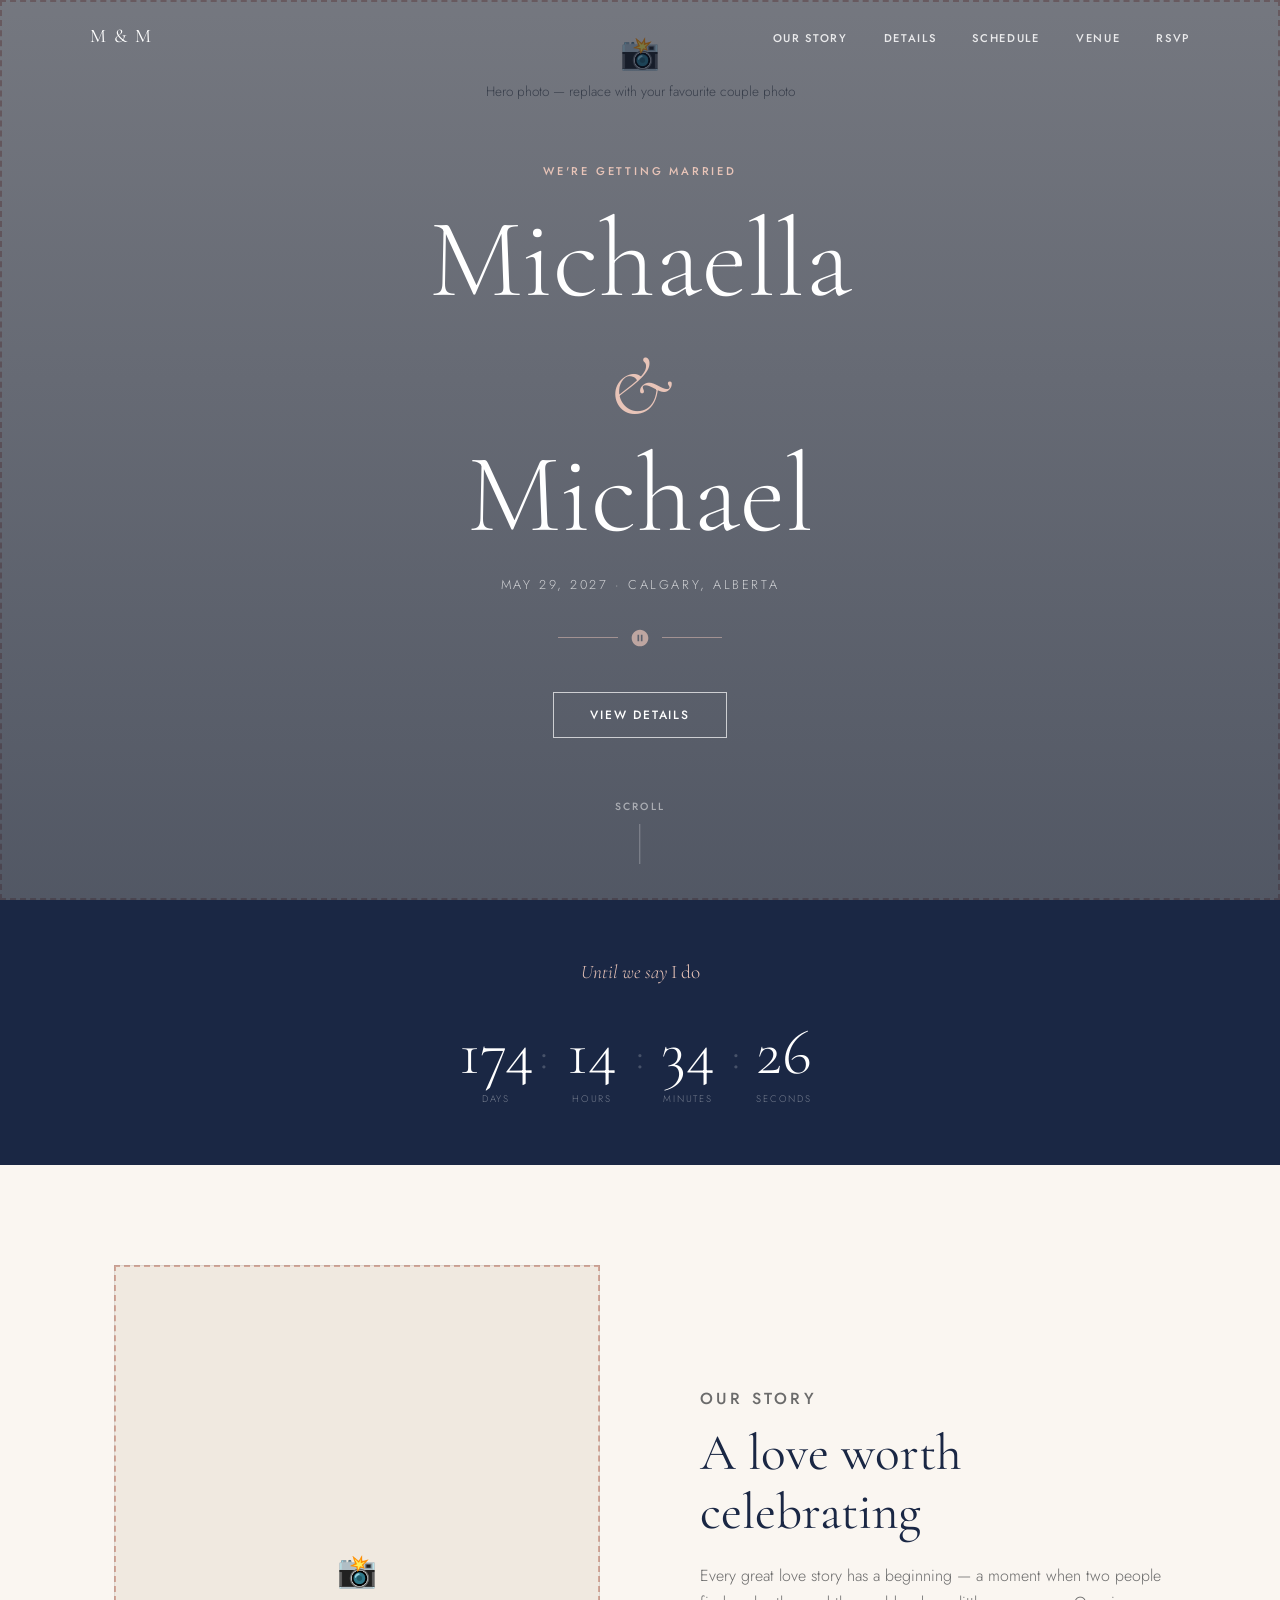
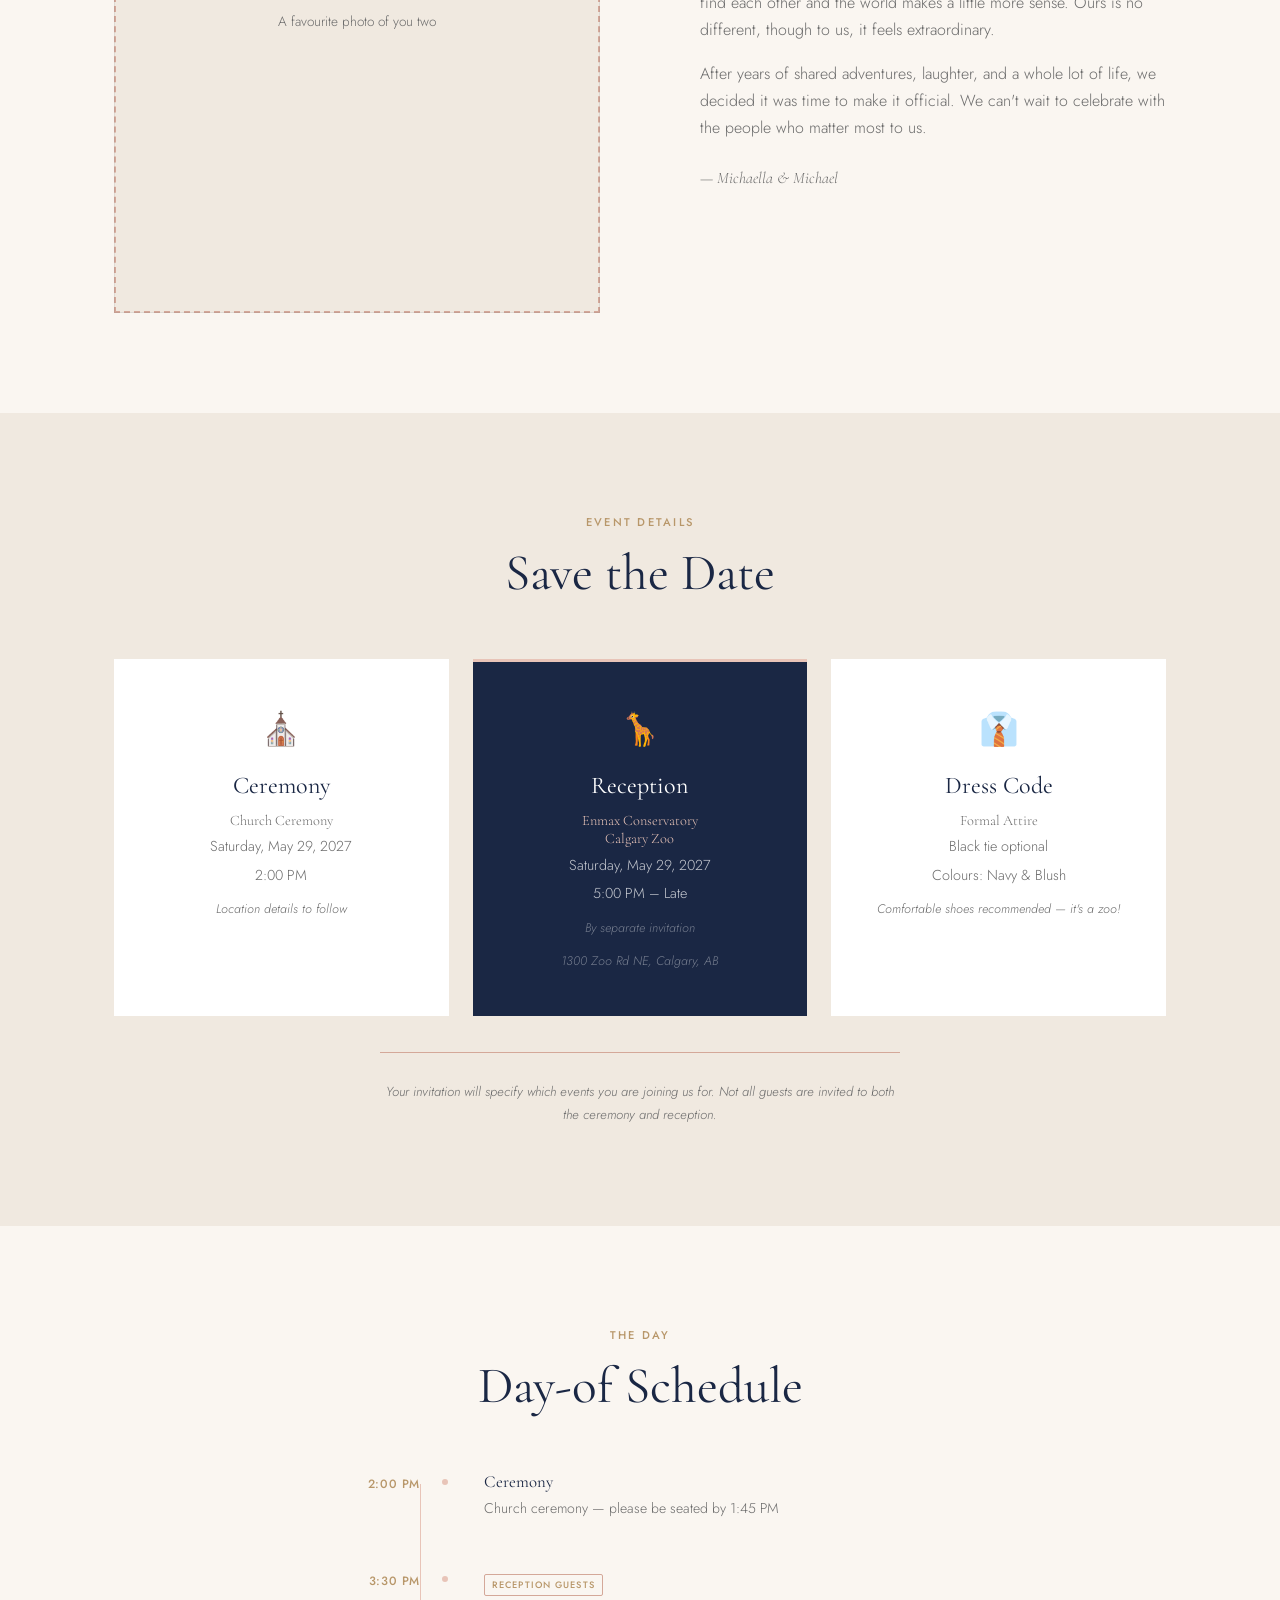
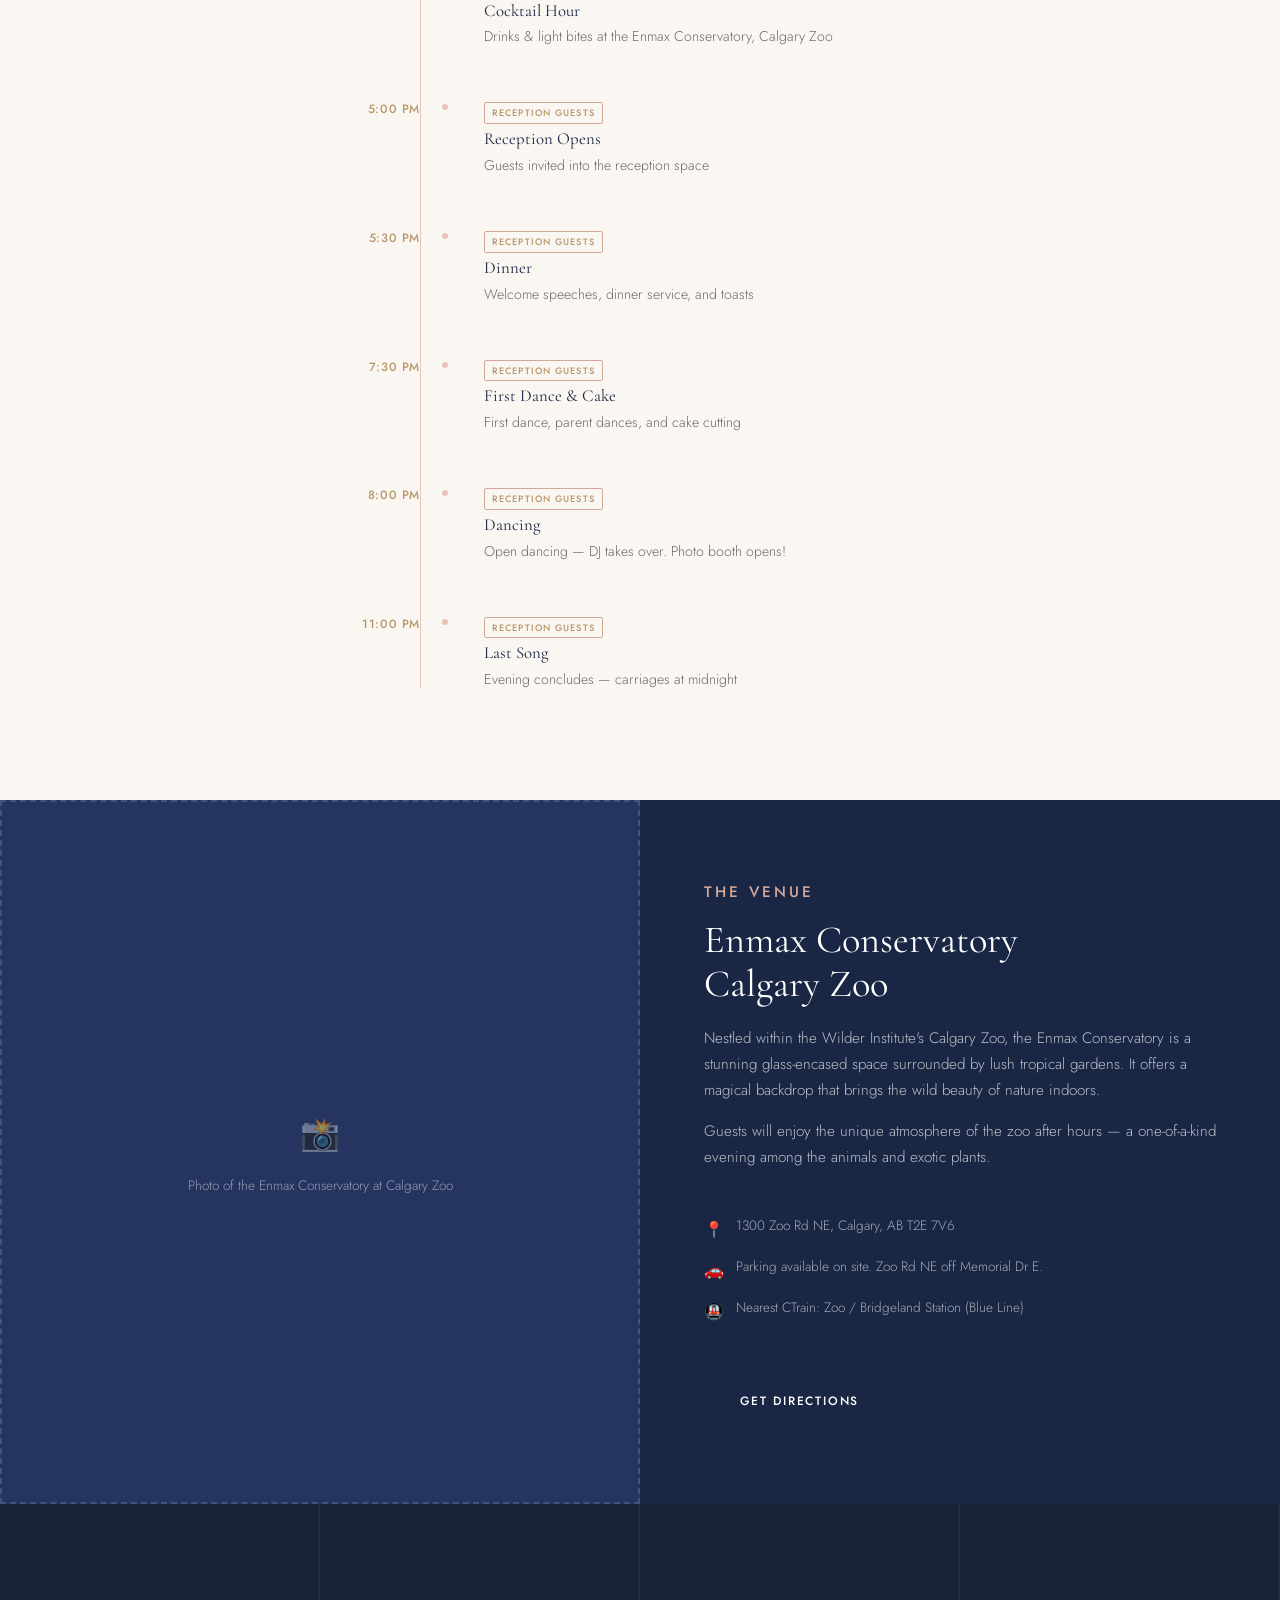
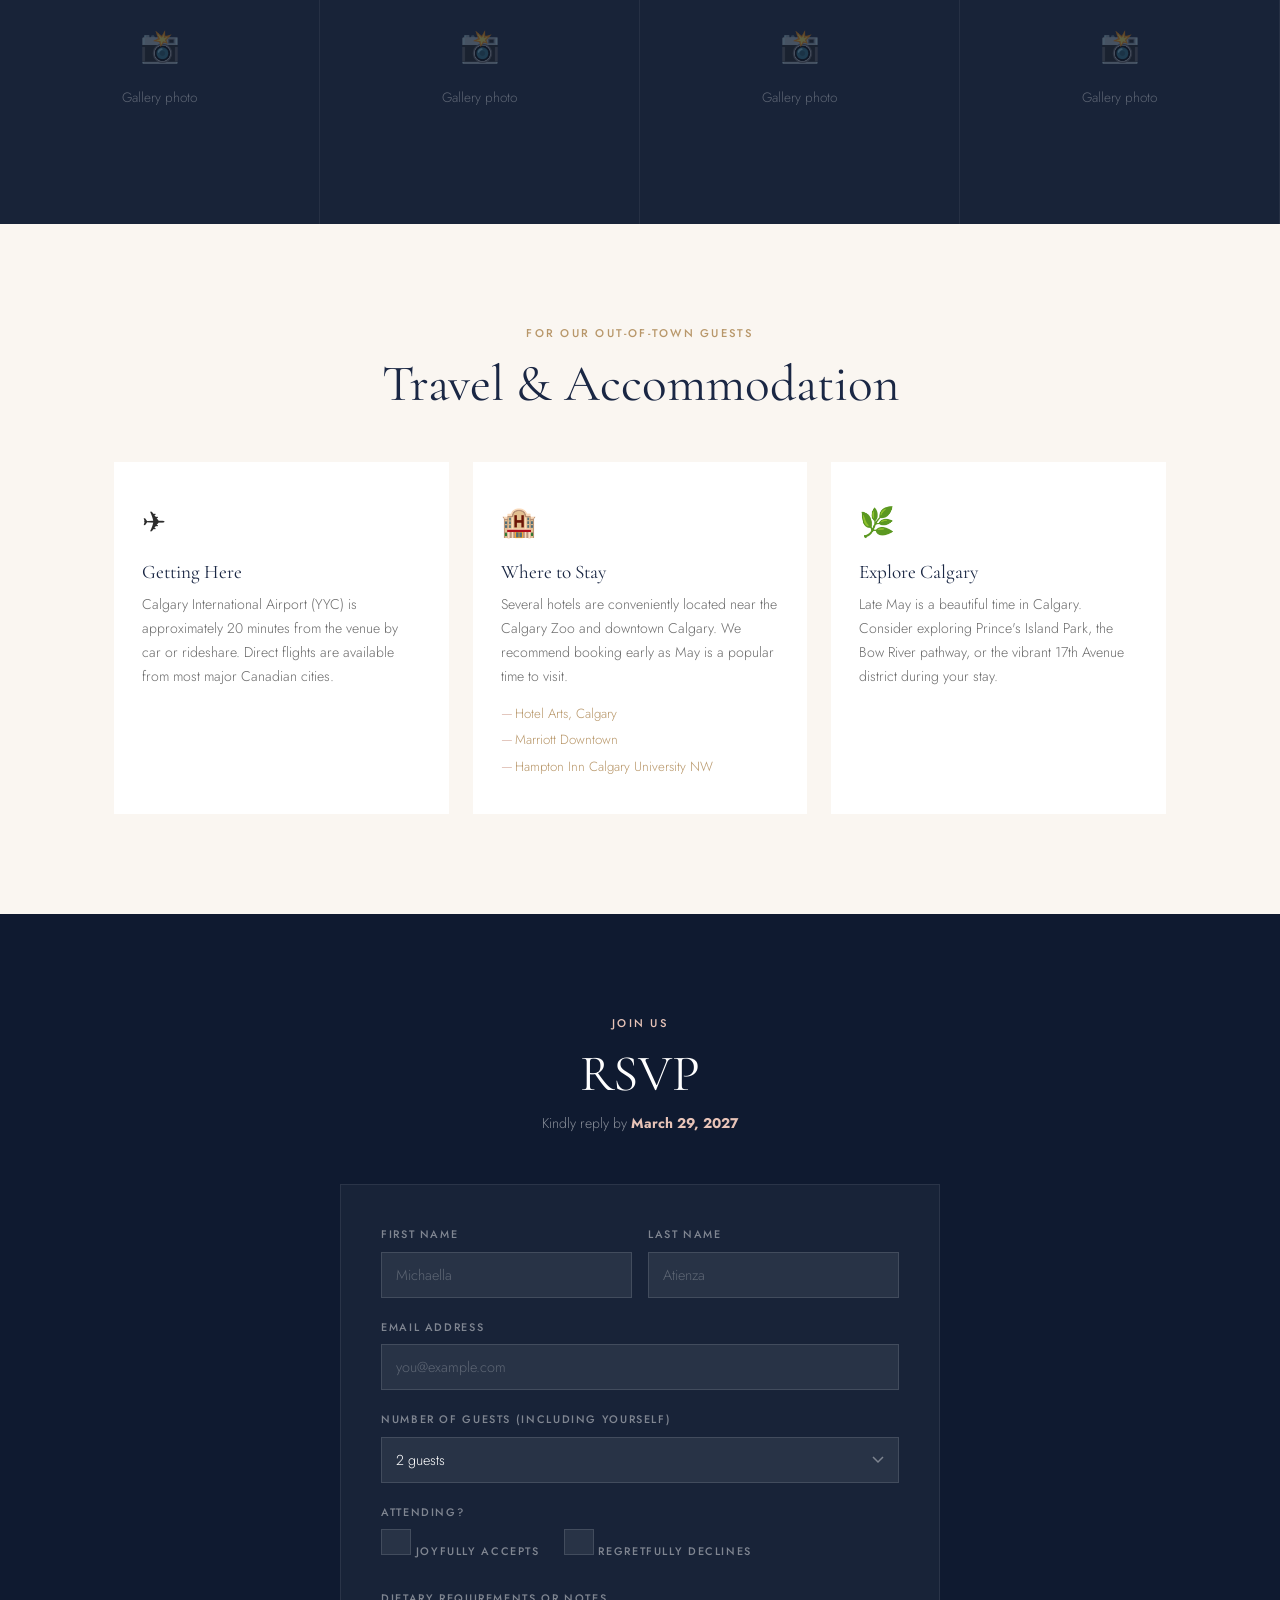
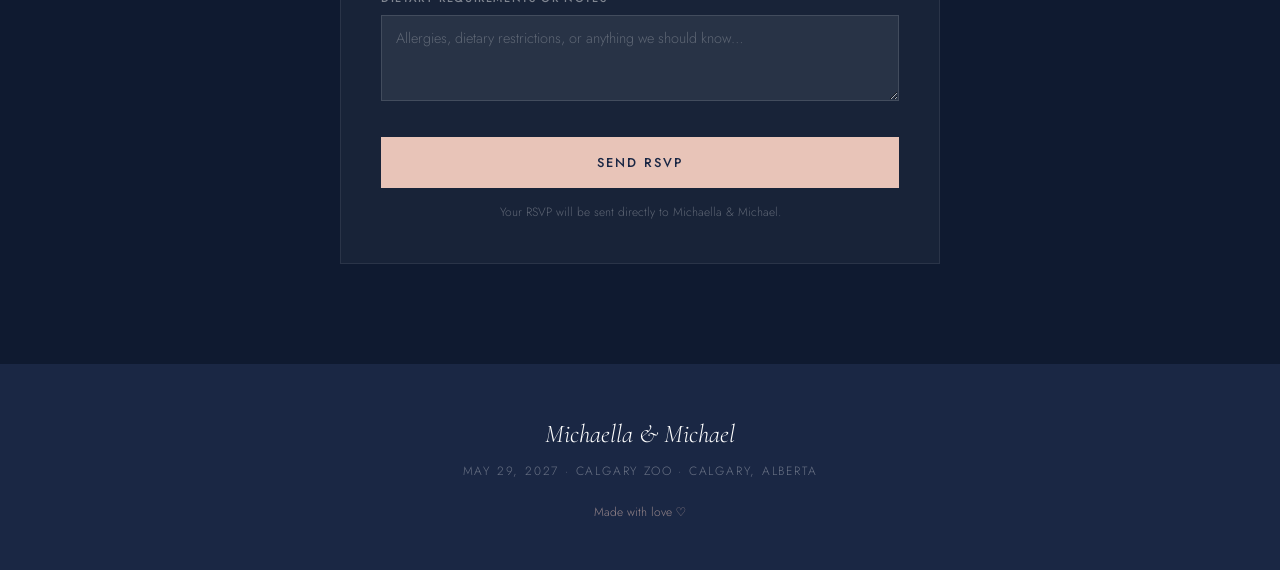
==== index.html @ 4134ce60 "UPDATED style" ====
<!DOCTYPE html>
<html lang="en">
<head>
  <meta charset="UTF-8" />
  <meta name="viewport" content="width=device-width, initial-scale=1.0" />
  <title>Michaella & Michael — May 29, 2027</title>
  <link rel="preconnect" href="https://fonts.googleapis.com" />
  <link rel="preconnect" href="https://fonts.gstatic.com" crossorigin />
  <link href="https://fonts.googleapis.com/css2?family=Cormorant+Garamond:ital,wght@0,300;0,400;0,500;1,300;1,400&family=Jost:wght@300;400;500&display=swap" rel="stylesheet" />
  <link rel="stylesheet" href="style.css" />
</head>
<body>

  <!-- NAV -->
  <nav id="nav">
    <div class="nav-inner">
      <span class="nav-monogram">M & M</span>
      <ul class="nav-links">
        <li><a href="#story">Our Story</a></li>
        <li><a href="#details">Details</a></li>
        <li><a href="#schedule">Schedule</a></li>
        <li><a href="#venue">Venue</a></li>
        <li><a href="#rsvp">RSVP</a></li>
      </ul>
      <button class="nav-toggle" aria-label="Open menu">&#9776;</button>
    </div>
  </nav>

  <!-- MOBILE MENU -->
  <div id="mobile-menu" class="mobile-menu">
    <button class="mobile-close" aria-label="Close menu">&#10005;</button>
    <ul>
      <li><a href="#story">Our Story</a></li>
      <li><a href="#details">Details</a></li>
      <li><a href="#schedule">Schedule</a></li>
      <li><a href="#venue">Venue</a></li>
      <li><a href="#rsvp">RSVP</a></li>
    </ul>
  </div>

  <!-- HERO -->
  <section id="hero">
    <div class="hero-bg">
      <!-- Replace with: <img src="images/hero.jpg" alt="Michaella and Michael" /> -->
      <div class="hero-placeholder">
        <div class="hero-placeholder-inner">
          <span>📸</span>
          <p>Hero photo — replace with your favourite couple photo</p>
        </div>
      </div>
    </div>
    <div class="hero-overlay"></div>
    <div class="hero-content">
      <p class="hero-eyebrow">We're getting married</p>
      <h1 class="hero-names">Michaella<br /><span class="amp">&</span><br />Michael</h1>
      <p class="hero-date">May 29, 2027 · Calgary, Alberta</p>
      <div class="hero-divider">
        <span></span><svg viewBox="0 0 24 24" fill="none" xmlns="http://www.w3.org/2000/svg"><path d="M12 2C6.48 2 2 6.48 2 12s4.48 10 10 10 10-4.48 10-10S17.52 2 12 2zm-1 14H9V8h2v8zm4 0h-2V8h2v8z" fill="currentColor"/></svg><span></span>
      </div>
      <a href="#details" class="btn-outline">View Details</a>
    </div>
    <div class="hero-scroll">
      <span>Scroll</span>
      <div class="scroll-line"></div>
    </div>
  </section>

  <!-- COUNTDOWN -->
  <section id="countdown">
    <div class="countdown-inner">
      <p class="countdown-label">Until we say <em>I do</em></p>
      <div class="countdown-grid">
        <div class="count-item"><span id="cd-days">—</span><label>Days</label></div>
        <div class="count-sep">:</div>
        <div class="count-item"><span id="cd-hours">—</span><label>Hours</label></div>
        <div class="count-sep">:</div>
        <div class="count-item"><span id="cd-mins">—</span><label>Minutes</label></div>
        <div class="count-sep">:</div>
        <div class="count-item"><span id="cd-secs">—</span><label>Seconds</label></div>
      </div>
    </div>
  </section>

  <!-- OUR STORY -->
  <section id="story">
    <div class="section-inner story-inner">
      <div class="story-image">
        <!-- Replace with: <img src="images/story.jpg" alt="Michaella and Michael together" /> -->
        <div class="img-placeholder">
          <span>📸</span>
          <p>A favourite photo of you two</p>
        </div>
      </div>
      <div class="story-text">
        <p class="eyebrow">Our Story</p>
        <h2>A love worth celebrating</h2>
        <p>Every great love story has a beginning — a moment when two people find each other and the world makes a little more sense. Ours is no different, though to us, it feels extraordinary.</p>
        <p>After years of shared adventures, laughter, and a whole lot of life, we decided it was time to make it official. We can't wait to celebrate with the people who matter most to us.</p>
        <p class="story-sig">— Michaella & Michael</p>
      </div>
    </div>
  </section>

  <!-- DETAILS -->
  <section id="details">
    <div class="section-inner">
      <p class="eyebrow center">Event Details</p>
      <h2 class="center">Save the Date</h2>
      <div class="details-grid">
        <div class="detail-card">
          <div class="detail-icon">⛪</div>
          <h3>Ceremony</h3>
          <p class="detail-where">Church Ceremony</p>
          <p>Saturday, May 29, 2027</p>
          <p>2:00 PM</p>
          <p class="detail-note">Location details to follow</p>
        </div>
        <div class="detail-card featured">
          <div class="detail-icon">🦒</div>
          <h3>Reception</h3>
          <p class="detail-where">Enmax Conservatory<br />Calgary Zoo</p>
          <p>Saturday, May 29, 2027</p>
          <p>5:00 PM – Late</p>
          <p class="detail-note">By separate invitation</p>
          <p class="detail-note">1300 Zoo Rd NE, Calgary, AB</p>
        </div>
        <div class="detail-card">
          <div class="detail-icon">👔</div>
          <h3>Dress Code</h3>
          <p class="detail-where">Formal Attire</p>
          <p>Black tie optional</p>
          <p>Colours: Navy &amp; Blush</p>
          <p class="detail-note">Comfortable shoes recommended — it's a zoo!</p>
        </div>
      </div>
      <p class="details-notice">Your invitation will specify which events you are joining us for. Not all guests are invited to both the ceremony and reception.</p>
    </div>
  </section>

  <!-- SCHEDULE -->
  <section id="schedule">
    <div class="section-inner">
      <p class="eyebrow center">The Day</p>
      <h2 class="center">Day-of Schedule</h2>
      <div class="timeline">
        <div class="tl-item">
          <div class="tl-time">2:00 PM</div>
          <div class="tl-dot"></div>
          <div class="tl-content">
            <h4>Ceremony</h4>
            <p>Church ceremony — please be seated by 1:45 PM</p>
          </div>
        </div>
        <div class="tl-item">
          <div class="tl-time">3:30 PM</div>
          <div class="tl-dot"></div>
          <div class="tl-content">
            <span class="tl-tag">Reception guests</span>
            <h4>Cocktail Hour</h4>
            <p>Drinks &amp; light bites at the Enmax Conservatory, Calgary Zoo</p>
          </div>
        </div>
        <div class="tl-item">
          <div class="tl-time">5:00 PM</div>
          <div class="tl-dot"></div>
          <div class="tl-content">
            <span class="tl-tag">Reception guests</span>
            <h4>Reception Opens</h4>
            <p>Guests invited into the reception space</p>
          </div>
        </div>
        <div class="tl-item">
          <div class="tl-time">5:30 PM</div>
          <div class="tl-dot"></div>
          <div class="tl-content">
            <span class="tl-tag">Reception guests</span>
            <h4>Dinner</h4>
            <p>Welcome speeches, dinner service, and toasts</p>
          </div>
        </div>
        <div class="tl-item">
          <div class="tl-time">7:30 PM</div>
          <div class="tl-dot"></div>
          <div class="tl-content">
            <span class="tl-tag">Reception guests</span>
            <h4>First Dance & Cake</h4>
            <p>First dance, parent dances, and cake cutting</p>
          </div>
        </div>
        <div class="tl-item">
          <div class="tl-time">8:00 PM</div>
          <div class="tl-dot"></div>
          <div class="tl-content">
            <span class="tl-tag">Reception guests</span>
            <h4>Dancing</h4>
            <p>Open dancing — DJ takes over. Photo booth opens!</p>
          </div>
        </div>
        <div class="tl-item last">
          <div class="tl-time">11:00 PM</div>
          <div class="tl-dot"></div>
          <div class="tl-content">
            <span class="tl-tag">Reception guests</span>
            <h4>Last Song</h4>
            <p>Evening concludes — carriages at midnight</p>
          </div>
        </div>
      </div>
    </div>
  </section>

  <!-- VENUE -->
  <section id="venue">
    <div class="venue-split">
      <div class="venue-image">
        <!-- Replace with: <img src="images/venue.jpg" alt="Enmax Conservatory at Calgary Zoo" /> -->
        <div class="img-placeholder dark">
          <span>📸</span>
          <p>Photo of the Enmax Conservatory at Calgary Zoo</p>
        </div>
      </div>
      <div class="venue-text">
        <p class="eyebrow">The Venue</p>
        <h2>Enmax Conservatory<br />Calgary Zoo</h2>
        <p>Nestled within the Wilder Institute's Calgary Zoo, the Enmax Conservatory is a stunning glass-encased space surrounded by lush tropical gardens. It offers a magical backdrop that brings the wild beauty of nature indoors.</p>
        <p>Guests will enjoy the unique atmosphere of the zoo after hours — a one-of-a-kind evening among the animals and exotic plants.</p>
        <div class="venue-details">
          <div class="venue-detail-row">
            <span class="vdr-icon">📍</span>
            <span>1300 Zoo Rd NE, Calgary, AB T2E 7V6</span>
          </div>
          <div class="venue-detail-row">
            <span class="vdr-icon">🚗</span>
            <span>Parking available on site. Zoo Rd NE off Memorial Dr E.</span>
          </div>
          <div class="venue-detail-row">
            <span class="vdr-icon">🚇</span>
            <span>Nearest CTrain: Zoo / Bridgeland Station (Blue Line)</span>
          </div>
        </div>
        <a href="https://maps.google.com/?q=Calgary+Zoo+1300+Zoo+Rd+NE+Calgary" target="_blank" rel="noopener" class="btn-primary">Get Directions</a>
      </div>
    </div>
  </section>

  <!-- GALLERY STRIP -->
  <section id="gallery">
    <div class="gallery-strip">
      <!-- Replace each div with <img src="images/gallery-N.jpg" alt="..." /> -->
      <div class="gallery-item"><div class="img-placeholder"><span>📸</span><p>Gallery photo</p></div></div>
      <div class="gallery-item"><div class="img-placeholder"><span>📸</span><p>Gallery photo</p></div></div>
      <div class="gallery-item"><div class="img-placeholder"><span>📸</span><p>Gallery photo</p></div></div>
      <div class="gallery-item"><div class="img-placeholder"><span>📸</span><p>Gallery photo</p></div></div>
    </div>
  </section>

  <!-- TRAVEL & STAY -->
  <section id="travel">
    <div class="section-inner">
      <p class="eyebrow center">For Our Out-of-Town Guests</p>
      <h2 class="center">Travel & Accommodation</h2>
      <div class="travel-grid">
        <div class="travel-card">
          <div class="travel-icon">✈️</div>
          <h3>Getting Here</h3>
          <p>Calgary International Airport (YYC) is approximately 20 minutes from the venue by car or rideshare. Direct flights are available from most major Canadian cities.</p>
        </div>
        <div class="travel-card">
          <div class="travel-icon">🏨</div>
          <h3>Where to Stay</h3>
          <p>Several hotels are conveniently located near the Calgary Zoo and downtown Calgary. We recommend booking early as May is a popular time to visit.</p>
          <ul class="hotel-list">
            <li>Hotel Arts, Calgary</li>
            <li>Marriott Downtown</li>
            <li>Hampton Inn Calgary University NW</li>
          </ul>
        </div>
        <div class="travel-card">
          <div class="travel-icon">🌿</div>
          <h3>Explore Calgary</h3>
          <p>Late May is a beautiful time in Calgary. Consider exploring Prince's Island Park, the Bow River pathway, or the vibrant 17th Avenue district during your stay.</p>
        </div>
      </div>
    </div>
  </section>

  <!-- RSVP -->
  <section id="rsvp">
    <div class="rsvp-inner">
      <p class="eyebrow center light">Join Us</p>
      <h2 class="center light">RSVP</h2>
      <p class="rsvp-sub">Kindly reply by <strong>March 29, 2027</strong></p>
      <div class="rsvp-form-wrap">
        <form id="rsvp-form" novalidate>
          <div class="form-row">
            <div class="form-group">
              <label for="fname">First Name</label>
              <input type="text" id="fname" name="fname" placeholder="Michaella" required />
            </div>
            <div class="form-group">
              <label for="lname">Last Name</label>
              <input type="text" id="lname" name="lname" placeholder="Atienza" required />
            </div>
          </div>
          <div class="form-group">
            <label for="email">Email Address</label>
            <input type="email" id="email" name="email" placeholder="you@example.com" required />
          </div>
          <div class="form-group">
            <label for="guests">Number of Guests (including yourself)</label>
            <select id="guests" name="guests">
              <option value="1">1 guest</option>
              <option value="2" selected>2 guests</option>
              <option value="3">3 guests</option>
              <option value="4">4 guests</option>
            </select>
          </div>
          <div class="form-group">
            <label>Attending?</label>
            <div class="radio-row">
              <label class="radio-opt"><input type="radio" name="attending" value="yes" checked /> Joyfully accepts</label>
              <label class="radio-opt"><input type="radio" name="attending" value="no" /> Regretfully declines</label>
            </div>
          </div>
          <div class="form-group">
            <label for="dietary">Dietary Requirements or Notes</label>
            <textarea id="dietary" name="dietary" rows="3" placeholder="Allergies, dietary restrictions, or anything we should know…"></textarea>
          </div>
          <button type="submit" class="btn-submit">Send RSVP</button>
          <p class="rsvp-note">Your RSVP will be sent directly to Michaella &amp; Michael.</p>
        </form>
        <div id="rsvp-success" class="rsvp-success hidden">
          <div class="success-icon">🌿</div>
          <h3>Thank you!</h3>
          <p>We've received your RSVP and can't wait to celebrate with you.</p>
        </div>
      </div>
    </div>
  </section>

  <!-- FOOTER -->
  <footer id="footer">
    <div class="footer-inner">
      <p class="footer-names">Michaella &amp; Michael</p>
      <p class="footer-date">May 29, 2027 · Calgary Zoo · Calgary, Alberta</p>
      <p class="footer-love">Made with love ♡</p>
    </div>
  </footer>

  <script src="script.js"></script>
</body>
</html>
---- style.css ----
/* ============================================================
   WEDDING WEBSITE — Michaella & Michael
   Palette: Navy (#1a2744) · Blush (#e8c4b8) · Cream (#faf6f1)
   Fonts: Cormorant Garamond (display) · Jost (body)
   ============================================================ */

/* ── RESET & BASE ─────────────────────────────────────────── */
*, *::before, *::after { box-sizing: border-box; margin: 0; padding: 0; }

:root {
  --navy:      #1a2744;
  --navy-deep: #0f1a30;
  --navy-mid:  #253560;
  --blush:     #e8c4b8;
  --blush-deep:#d4a899;
  --cream:     #faf6f1;
  --cream-dark:#f0e9e0;
  --gold:      #b8976a;
  --text:      #2c2c2c;
  --text-light:#6b6b6b;
  --white:     #ffffff;

  --font-display: 'Cormorant Garamond', Georgia, serif;
  --font-body:    'Jost', system-ui, sans-serif;

  --section-pad: 100px 24px;
  --max-w: 1100px;
  --radius: 4px;
  --transition: 0.3s ease;
}

html { scroll-behavior: smooth; }

body {
  font-family: var(--font-body);
  font-weight: 300;
  color: var(--text);
  background: var(--cream);
  line-height: 1.7;
  overflow-x: hidden;
}

img { display: block; width: 100%; height: 100%; object-fit: cover; }
a { color: inherit; text-decoration: none; }
ul { list-style: none; }

/* ── TYPOGRAPHY ───────────────────────────────────────────── */
h1, h2, h3, h4 { font-family: var(--font-display); font-weight: 400; line-height: 1.15; }
h2 { font-size: clamp(2rem, 5vw, 3.2rem); color: var(--navy); }
h3 { font-size: 1.5rem; color: var(--navy); margin-bottom: 0.75rem; }
h4 { font-size: 1.15rem; color: var(--navy); margin-bottom: 0.35rem; }
p  { margin-bottom: 1em; }
p:last-child { margin-bottom: 0; }

.eyebrow {
  font-family: var(--font-body);
  font-size: 0.7rem;
  font-weight: 500;
  letter-spacing: 0.2em;
  text-transform: uppercase;
  color: var(--gold);
  margin-bottom: 0.75rem;
}
.eyebrow.center { text-align: center; }
.eyebrow.light   { color: var(--blush); }
.center { text-align: center; }

/* ── HELPERS ──────────────────────────────────────────────── */
.section-inner {
  max-width: var(--max-w);
  margin: 0 auto;
  padding: var(--section-pad);
}
.hidden { display: none !important; }

/* ── PLACEHOLDER IMAGES ───────────────────────────────────── */
.img-placeholder, .hero-placeholder {
  width: 100%; height: 100%;
  background: var(--cream-dark);
  display: flex; flex-direction: column;
  align-items: center; justify-content: center;
  gap: 12px; color: var(--text-light);
  font-family: var(--font-body);
  font-size: 0.85rem; text-align: center; padding: 24px;
  border: 2px dashed var(--blush-deep);
}
.img-placeholder span, .hero-placeholder span { font-size: 2rem; }
.img-placeholder.dark {
  background: var(--navy-mid);
  border-color: rgba(255,255,255,0.15);
  color: rgba(255,255,255,0.5);
}

/* ── BUTTONS ──────────────────────────────────────────────── */
.btn-outline {
  display: inline-block;
  border: 1px solid rgba(255,255,255,0.7);
  color: var(--white);
  padding: 12px 36px;
  font-family: var(--font-body);
  font-size: 0.75rem;
  font-weight: 500;
  letter-spacing: 0.15em;
  text-transform: uppercase;
  transition: background var(--transition), color var(--transition);
  margin-top: 12px;
}
.btn-outline:hover { background: var(--white); color: var(--navy); }

.btn-primary {
  display: inline-block;
  background: var(--navy);
  color: var(--white);
  padding: 13px 36px;
  font-family: var(--font-body);
  font-size: 0.75rem;
  font-weight: 500;
  letter-spacing: 0.15em;
  text-transform: uppercase;
  transition: background var(--transition);
  margin-top: 24px;
}
.btn-primary:hover { background: var(--navy-mid); }

.btn-submit {
  width: 100%;
  background: var(--blush);
  color: var(--navy);
  border: none;
  padding: 16px;
  font-family: var(--font-body);
  font-size: 0.8rem;
  font-weight: 500;
  letter-spacing: 0.15em;
  text-transform: uppercase;
  cursor: pointer;
  transition: background var(--transition);
  margin-top: 8px;
}
.btn-submit:hover { background: var(--blush-deep); }

/* ── NAV ──────────────────────────────────────────────────── */
#nav {
  position: fixed; top: 0; left: 0; width: 100%; z-index: 100;
  padding: 20px 40px;
  transition: background var(--transition), padding var(--transition), box-shadow var(--transition);
}
#nav.scrolled {
  background: rgba(255,255,255,0.97);
  padding: 14px 40px;
  box-shadow: 0 1px 20px rgba(0,0,0,0.08);
}
.nav-inner { max-width: var(--max-w); margin: 0 auto; display: flex; align-items: center; justify-content: space-between; }

.nav-monogram {
  font-family: var(--font-display);
  font-size: 1.2rem;
  font-weight: 400;
  letter-spacing: 0.1em;
  color: var(--white);
  transition: color var(--transition);
}
#nav.scrolled .nav-monogram { color: var(--navy); }

.nav-links { display: flex; gap: 36px; }
.nav-links a {
  font-size: 0.7rem;
  font-weight: 500;
  letter-spacing: 0.15em;
  text-transform: uppercase;
  color: rgba(255,255,255,0.85);
  transition: color var(--transition);
  position: relative;
}
.nav-links a::after {
  content: '';
  position: absolute; bottom: -3px; left: 0;
  width: 0; height: 1px;
  background: currentColor;
  transition: width var(--transition);
}
.nav-links a:hover::after { width: 100%; }
.nav-links a:hover { color: var(--white); }
#nav.scrolled .nav-links a { color: var(--text-light); }
#nav.scrolled .nav-links a:hover { color: var(--navy); }

.nav-toggle { display: none; background: none; border: none; cursor: pointer; font-size: 1.3rem; color: var(--white); }
#nav.scrolled .nav-toggle { color: var(--navy); }

/* MOBILE MENU */
.mobile-menu {
  display: none; position: fixed; inset: 0; z-index: 200;
  background: var(--navy);
  flex-direction: column; align-items: center; justify-content: center; gap: 32px;
}
.mobile-menu.open { display: flex; }
.mobile-close { background: none; border: none; color: var(--white); font-size: 1.5rem; cursor: pointer; position: absolute; top: 24px; right: 28px; }
.mobile-menu ul { display: flex; flex-direction: column; align-items: center; gap: 24px; }
.mobile-menu a { font-family: var(--font-display); font-size: 2rem; color: var(--white); letter-spacing: 0.05em; }

/* ── HERO ─────────────────────────────────────────────────── */
#hero {
  position: relative; height: 100vh; min-height: 600px;
  display: flex; align-items: center; justify-content: center;
  overflow: hidden;
}
.hero-bg {
  position: absolute; inset: 0;
  background: var(--navy-deep);
}
.hero-placeholder-inner { width: 100%; height: 100%; }

.hero-overlay {
  position: absolute; inset: 0;
  background: linear-gradient(to bottom, rgba(15,26,48,0.55) 0%, rgba(15,26,48,0.7) 100%);
}
.hero-content {
  position: relative; z-index: 2;
  text-align: center; color: var(--white);
  animation: heroFade 1.4s ease both;
  padding: 0 24px;
}
@keyframes heroFade { from { opacity:0; transform:translateY(24px); } to { opacity:1; transform:none; } }

.hero-eyebrow {
  font-family: var(--font-body);
  font-size: 0.7rem; font-weight: 500;
  letter-spacing: 0.25em; text-transform: uppercase;
  color: var(--blush); margin-bottom: 20px;
}
.hero-names {
  font-family: var(--font-display);
  font-size: clamp(3.5rem, 10vw, 7rem);
  font-weight: 300;
  line-height: 1.05;
  color: var(--white);
  margin-bottom: 20px;
}
.amp { font-style: italic; color: var(--blush); font-size: 0.75em; }
.hero-date {
  font-size: 0.8rem; letter-spacing: 0.2em; text-transform: uppercase;
  color: rgba(255,255,255,0.7); margin-bottom: 32px;
}
.hero-divider {
  display: flex; align-items: center; justify-content: center; gap: 12px;
  margin-bottom: 32px; color: var(--blush);
}
.hero-divider span { display: block; width: 60px; height: 1px; background: var(--blush); opacity: 0.5; }
.hero-divider svg { width: 20px; height: 20px; opacity: 0.7; }

.hero-scroll {
  position: absolute; bottom: 36px; left: 50%; transform: translateX(-50%);
  display: flex; flex-direction: column; align-items: center; gap: 8px;
  color: rgba(255,255,255,0.5);
  font-size: 0.65rem; font-weight: 500; letter-spacing: 0.2em; text-transform: uppercase;
  animation: scrollBob 2s ease-in-out infinite;
}
@keyframes scrollBob { 0%,100%{transform:translateX(-50%) translateY(0)} 50%{transform:translateX(-50%) translateY(8px)} }
.scroll-line { width: 1px; height: 40px; background: rgba(255,255,255,0.3); }

/* ── COUNTDOWN ────────────────────────────────────────────── */
#countdown {
  background: var(--navy);
  padding: 56px 24px;
}
.countdown-inner { max-width: 700px; margin: 0 auto; text-align: center; }
.countdown-label {
  font-family: var(--font-display);
  font-size: 1.2rem; font-weight: 300; font-style: italic;
  color: var(--blush); margin-bottom: 32px;
}
.countdown-label em { font-style: normal; }
.countdown-grid { display: flex; align-items: center; justify-content: center; gap: 0; }
.count-item { text-align: center; min-width: 80px; }
.count-item span {
  display: block;
  font-family: var(--font-display);
  font-size: clamp(2.5rem, 6vw, 4rem);
  font-weight: 300; color: var(--white);
  line-height: 1;
}
.count-item label {
  display: block; font-size: 0.6rem; letter-spacing: 0.2em;
  text-transform: uppercase; color: rgba(255,255,255,0.4);
  margin-top: 6px;
}
.count-sep {
  font-family: var(--font-display);
  font-size: 2.5rem; color: rgba(255,255,255,0.2);
  margin: 0 4px; padding-bottom: 20px;
}

/* ── STORY ────────────────────────────────────────────────── */
#story { background: var(--cream); }
.story-inner {
  display: grid;
  grid-template-columns: 1fr 1fr;
  gap: 80px; align-items: center;
}
.story-image {
  aspect-ratio: 3/4;
  overflow: hidden;
  position: relative;
}
.story-image::after {
  content: '';
  position: absolute; inset: 0;
  box-shadow: inset 0 0 0 1px rgba(26,39,68,0.08);
}
.story-text { padding-left: 20px; }
.story-text h2 { margin-bottom: 20px; }
.story-text p { color: var(--text-light); font-size: 1rem; }
.story-sig {
  font-family: var(--font-display);
  font-size: 1.3rem; font-style: italic;
  color: var(--navy); margin-top: 24px;
}

/* ── DETAILS ──────────────────────────────────────────────── */
#details { background: var(--cream-dark); }
#details h2 { margin-bottom: 56px; }
.details-grid {
  display: grid; grid-template-columns: repeat(3, 1fr); gap: 24px;
}
.detail-card {
  background: var(--white);
  padding: 40px 32px;
  text-align: center;
  border-top: 3px solid transparent;
  transition: transform var(--transition), box-shadow var(--transition);
}
.detail-card:hover { transform: translateY(-4px); box-shadow: 0 12px 40px rgba(26,39,68,0.1); }
.detail-card.featured {
  background: var(--navy);
  border-top-color: var(--blush);
}
.detail-card.featured h3 { color: var(--white); }
.detail-card.featured p { color: rgba(255,255,255,0.75); }
.detail-card.featured .detail-where { color: var(--blush); }
.detail-card.featured .detail-note { color: rgba(255,255,255,0.4); }
.detail-icon { font-size: 2rem; margin-bottom: 16px; }
.detail-where { font-family: var(--font-display); font-size: 1.1rem; color: var(--navy); margin-bottom: 12px; line-height: 1.3; }
.detail-card p { font-size: 0.9rem; color: var(--text-light); margin-bottom: 4px; }
.detail-note { font-size: 0.78rem !important; color: var(--text-light); margin-top: 12px; font-style: italic; }

/* ── SCHEDULE / TIMELINE ──────────────────────────────────── */
#schedule { background: var(--cream); }
#schedule h2 { margin-bottom: 56px; }
.timeline { max-width: 640px; margin: 0 auto; position: relative; }
.timeline::before {
  content: '';
  position: absolute; left: 100px; top: 12px; bottom: 12px;
  width: 1px; background: var(--blush);
}
.tl-item {
  display: grid; grid-template-columns: 100px 24px 1fr;
  gap: 0 20px; align-items: start;
  margin-bottom: 40px;
  position: relative;
}
.tl-item.last { margin-bottom: 0; }
.tl-time {
  text-align: right; padding-top: 2px;
  font-size: 0.75rem; font-weight: 500; letter-spacing: 0.05em;
  color: var(--gold);
}
.tl-dot {
  width: 10px; height: 10px;
  background: var(--blush); border-radius: 50%;
  border: 2px solid var(--cream);
  margin-top: 5px; position: relative; z-index: 1;
  flex-shrink: 0;
}
.tl-content { padding-bottom: 8px; }
.tl-content h4 { font-size: 1.05rem; }
.tl-content p { font-size: 0.88rem; color: var(--text-light); }

/* ── VENUE ────────────────────────────────────────────────── */
#venue { background: var(--cream-dark); }
.venue-split { display: grid; grid-template-columns: 1fr 1fr; min-height: 580px; }
.venue-image { overflow: hidden; }
.venue-text {
  background: var(--navy);
  padding: 80px 64px;
  display: flex; flex-direction: column; justify-content: center;
}
.venue-text .eyebrow { color: var(--blush-deep); }
.venue-text h2 { color: var(--white); margin-bottom: 20px; font-size: clamp(1.6rem, 3vw, 2.4rem); }
.venue-text p { color: rgba(255,255,255,0.7); font-size: 0.95rem; }
.venue-details { margin: 28px 0; display: flex; flex-direction: column; gap: 12px; }
.venue-detail-row { display: flex; gap: 12px; align-items: flex-start; }
.vdr-icon { flex-shrink: 0; font-size: 1rem; margin-top: 2px; }
.venue-detail-row span:last-child { font-size: 0.85rem; color: rgba(255,255,255,0.6); }

/* ── GALLERY STRIP ────────────────────────────────────────── */
#gallery { background: var(--navy-deep); }
.gallery-strip { display: grid; grid-template-columns: repeat(4, 1fr); height: 320px; }
.gallery-item { overflow: hidden; cursor: pointer; }
.gallery-item .img-placeholder { height: 100%; border: none; background: rgba(255,255,255,0.04); color: rgba(255,255,255,0.3); border-right: 1px solid rgba(255,255,255,0.06); }
.gallery-item img { transition: transform 0.6s ease; }
.gallery-item:hover img { transform: scale(1.04); }

/* ── TRAVEL ───────────────────────────────────────────────── */
#travel { background: var(--cream); }
#travel h2 { margin-bottom: 48px; }
.travel-grid { display: grid; grid-template-columns: repeat(3, 1fr); gap: 24px; }
.travel-card { padding: 36px 28px; background: var(--white); }
.travel-icon { font-size: 1.8rem; margin-bottom: 14px; }
.travel-card h3 { font-size: 1.2rem; margin-bottom: 10px; }
.travel-card p { font-size: 0.88rem; color: var(--text-light); }
.hotel-list { margin-top: 10px; display: flex; flex-direction: column; gap: 4px; }
.hotel-list li {
  font-size: 0.83rem; color: var(--gold);
  padding-left: 14px; position: relative;
}
.hotel-list li::before { content: '—'; position: absolute; left: 0; color: var(--blush-deep); }

/* ── RSVP ─────────────────────────────────────────────────── */
#rsvp { background: var(--navy-deep); padding: var(--section-pad); }
.rsvp-inner { max-width: 600px; margin: 0 auto; }
#rsvp h2 { color: var(--white); margin-bottom: 8px; }
.rsvp-sub { text-align: center; color: rgba(255,255,255,0.5); font-size: 0.88rem; margin-bottom: 48px; }
.rsvp-sub strong { color: var(--blush); }
.rsvp-form-wrap { background: rgba(255,255,255,0.04); border: 1px solid rgba(255,255,255,0.08); padding: 40px; }

.form-row { display: grid; grid-template-columns: 1fr 1fr; gap: 16px; }
.form-group { margin-bottom: 20px; }
.form-group label {
  display: block;
  font-size: 0.68rem; font-weight: 500; letter-spacing: 0.15em;
  text-transform: uppercase; color: rgba(255,255,255,0.45);
  margin-bottom: 8px;
}
.form-group input, .form-group select, .form-group textarea {
  width: 100%; background: rgba(255,255,255,0.07);
  border: 1px solid rgba(255,255,255,0.12);
  color: var(--white); padding: 12px 14px;
  font-family: var(--font-body); font-size: 0.9rem; font-weight: 300;
  outline: none; transition: border var(--transition);
  border-radius: 0;
  -webkit-appearance: none; appearance: none;
}
.form-group input::placeholder, .form-group textarea::placeholder { color: rgba(255,255,255,0.25); }
.form-group input:focus, .form-group select:focus, .form-group textarea:focus { border-color: var(--blush); }
.form-group select { cursor: pointer; background-image: url("data:image/svg+xml,%3Csvg xmlns='http://www.w3.org/2000/svg' width='12' height='8' viewBox='0 0 12 8'%3E%3Cpath d='M1 1l5 5 5-5' stroke='rgba(255,255,255,0.4)' stroke-width='1.5' fill='none'/%3E%3C/svg%3E"); background-repeat: no-repeat; background-position: right 14px center; padding-right: 36px; }
.form-group select option { background: var(--navy-deep); }
.form-group textarea { resize: vertical; min-height: 80px; }

.radio-row { display: flex; gap: 24px; }
.radio-opt {
  display: flex; align-items: center; gap: 8px;
  font-size: 0.88rem; font-weight: 300; color: rgba(255,255,255,0.7);
  cursor: pointer;
}
.radio-opt input[type="radio"] { accent-color: var(--blush); width: 16px; height: 16px; }

.rsvp-note { text-align: center; font-size: 0.75rem; color: rgba(255,255,255,0.3); margin-top: 14px; }

.rsvp-success { text-align: center; padding: 48px 24px; color: var(--white); }
.success-icon { font-size: 3rem; margin-bottom: 16px; }
.rsvp-success h3 { font-family: var(--font-display); font-size: 2rem; color: var(--blush); margin-bottom: 10px; }
.rsvp-success p { color: rgba(255,255,255,0.65); }

/* ── FOOTER ───────────────────────────────────────────────── */
#footer { background: var(--navy); padding: 48px 24px; text-align: center; }
.footer-names {
  font-family: var(--font-display);
  font-size: 1.6rem; font-weight: 300; font-style: italic;
  color: var(--white); margin-bottom: 6px;
}
.footer-date { font-size: 0.75rem; letter-spacing: 0.15em; text-transform: uppercase; color: rgba(255,255,255,0.35); margin-bottom: 20px; }
.footer-love { font-size: 0.75rem; color: var(--blush); opacity: 0.6; }

/* ── TIMELINE TAG ─────────────────────────────────────────── */
.tl-tag {
  display: inline-block;
  font-size: 0.58rem;
  font-weight: 500;
  letter-spacing: 0.12em;
  text-transform: uppercase;
  color: var(--gold);
  border: 1px solid var(--blush-deep);
  padding: 2px 7px;
  margin-bottom: 5px;
  border-radius: 2px;
}

/* ── DETAILS NOTICE ───────────────────────────────────────── */
.details-notice {
  text-align: center;
  font-size: 0.82rem;
  color: var(--text-light);
  font-style: italic;
  margin-top: 36px;
  padding-top: 28px;
  border-top: 1px solid var(--blush-deep);
  max-width: 520px;
  margin-left: auto;
  margin-right: auto;
}

/* ── FADE-IN ANIMATION ─────────────────────────────────────── */
.fade-in { opacity: 0; transform: translateY(28px); transition: opacity 0.7s ease, transform 0.7s ease; }
.fade-in.visible { opacity: 1; transform: none; }

/* ── RESPONSIVE ───────────────────────────────────────────── */
@media (max-width: 900px) {
  .nav-links { display: none; }
  .nav-toggle { display: block; }

  .story-inner { grid-template-columns: 1fr; gap: 40px; }
  .story-image { aspect-ratio: 4/3; }
  .story-text { padding-left: 0; }

  .details-grid { grid-template-columns: 1fr; max-width: 420px; margin: 0 auto; }
  .travel-grid  { grid-template-columns: 1fr; max-width: 420px; margin: 0 auto; }

  .timeline::before { left: 80px; }
  .tl-item { grid-template-columns: 80px 20px 1fr; }

  .venue-split { grid-template-columns: 1fr; }
  .venue-image { height: 300px; }
  .venue-text { padding: 56px 36px; }

  .gallery-strip { grid-template-columns: repeat(2, 1fr); height: 400px; }

  .form-row { grid-template-columns: 1fr; }
  .rsvp-form-wrap { padding: 28px 20px; }
}

@media (max-width: 560px) {
  :root { --section-pad: 72px 20px; }
  .hero-names { font-size: 3.2rem; }
  .countdown-grid { gap: 0; }
  .count-item { min-width: 60px; }
  .count-sep { margin: 0; }
  .gallery-strip { grid-template-columns: 1fr 1fr; height: 280px; }
  .timeline::before { left: 60px; }
  .tl-item { grid-template-columns: 60px 18px 1fr; gap: 0 12px; }
  #nav { padding: 16px 20px; }
  #nav.scrolled { padding: 12px 20px; }
}
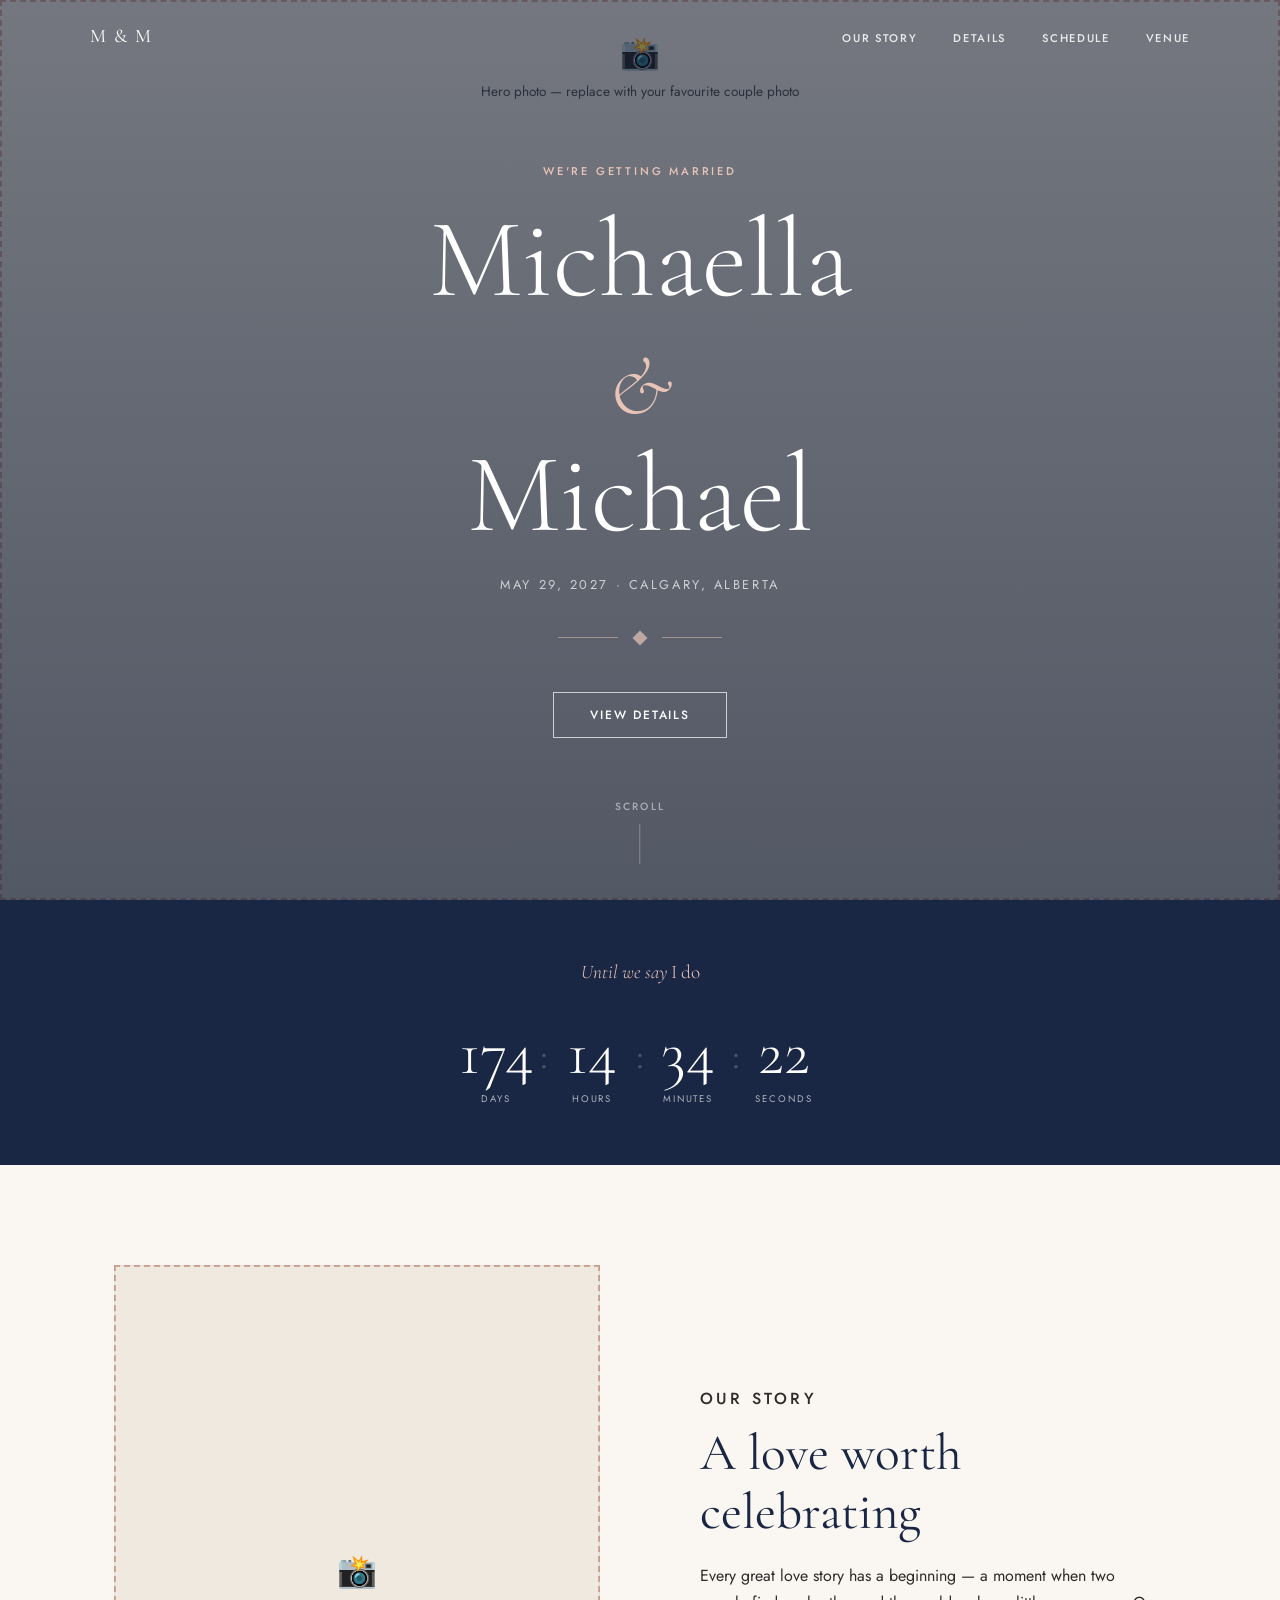
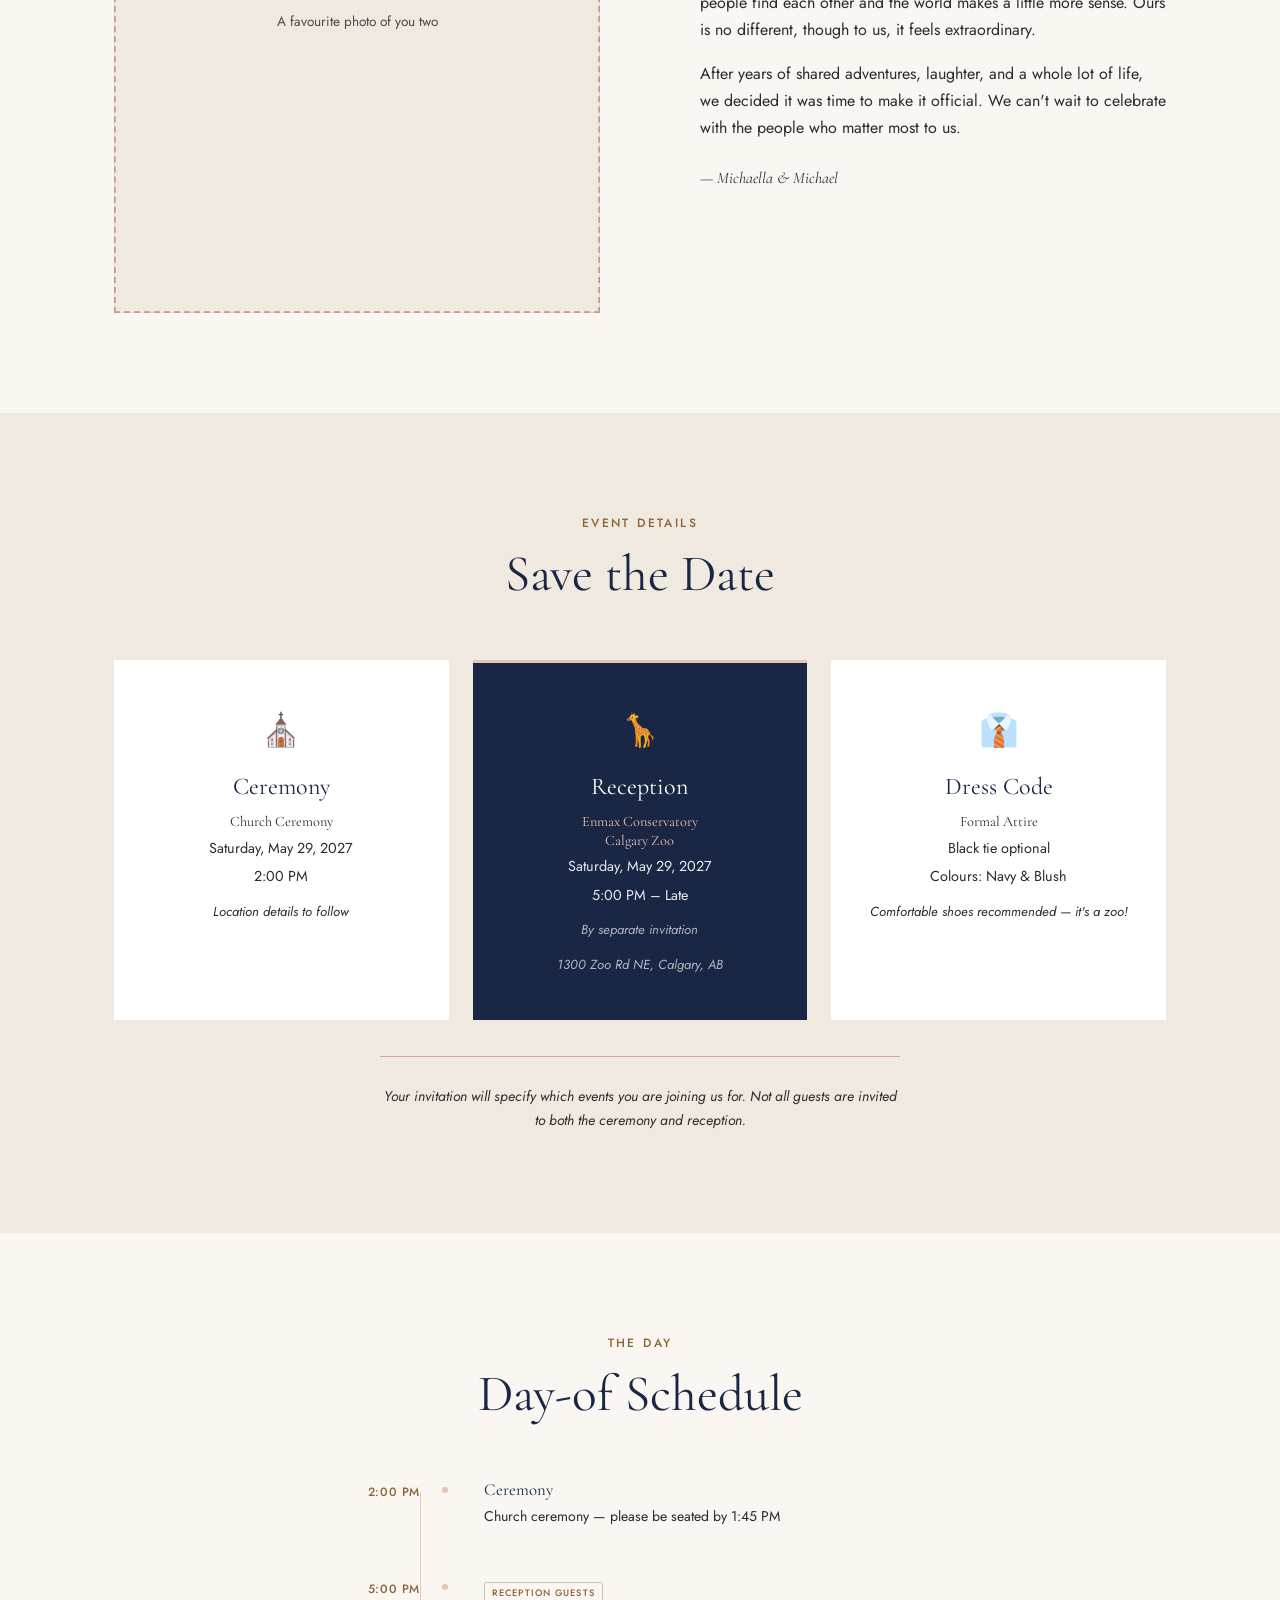
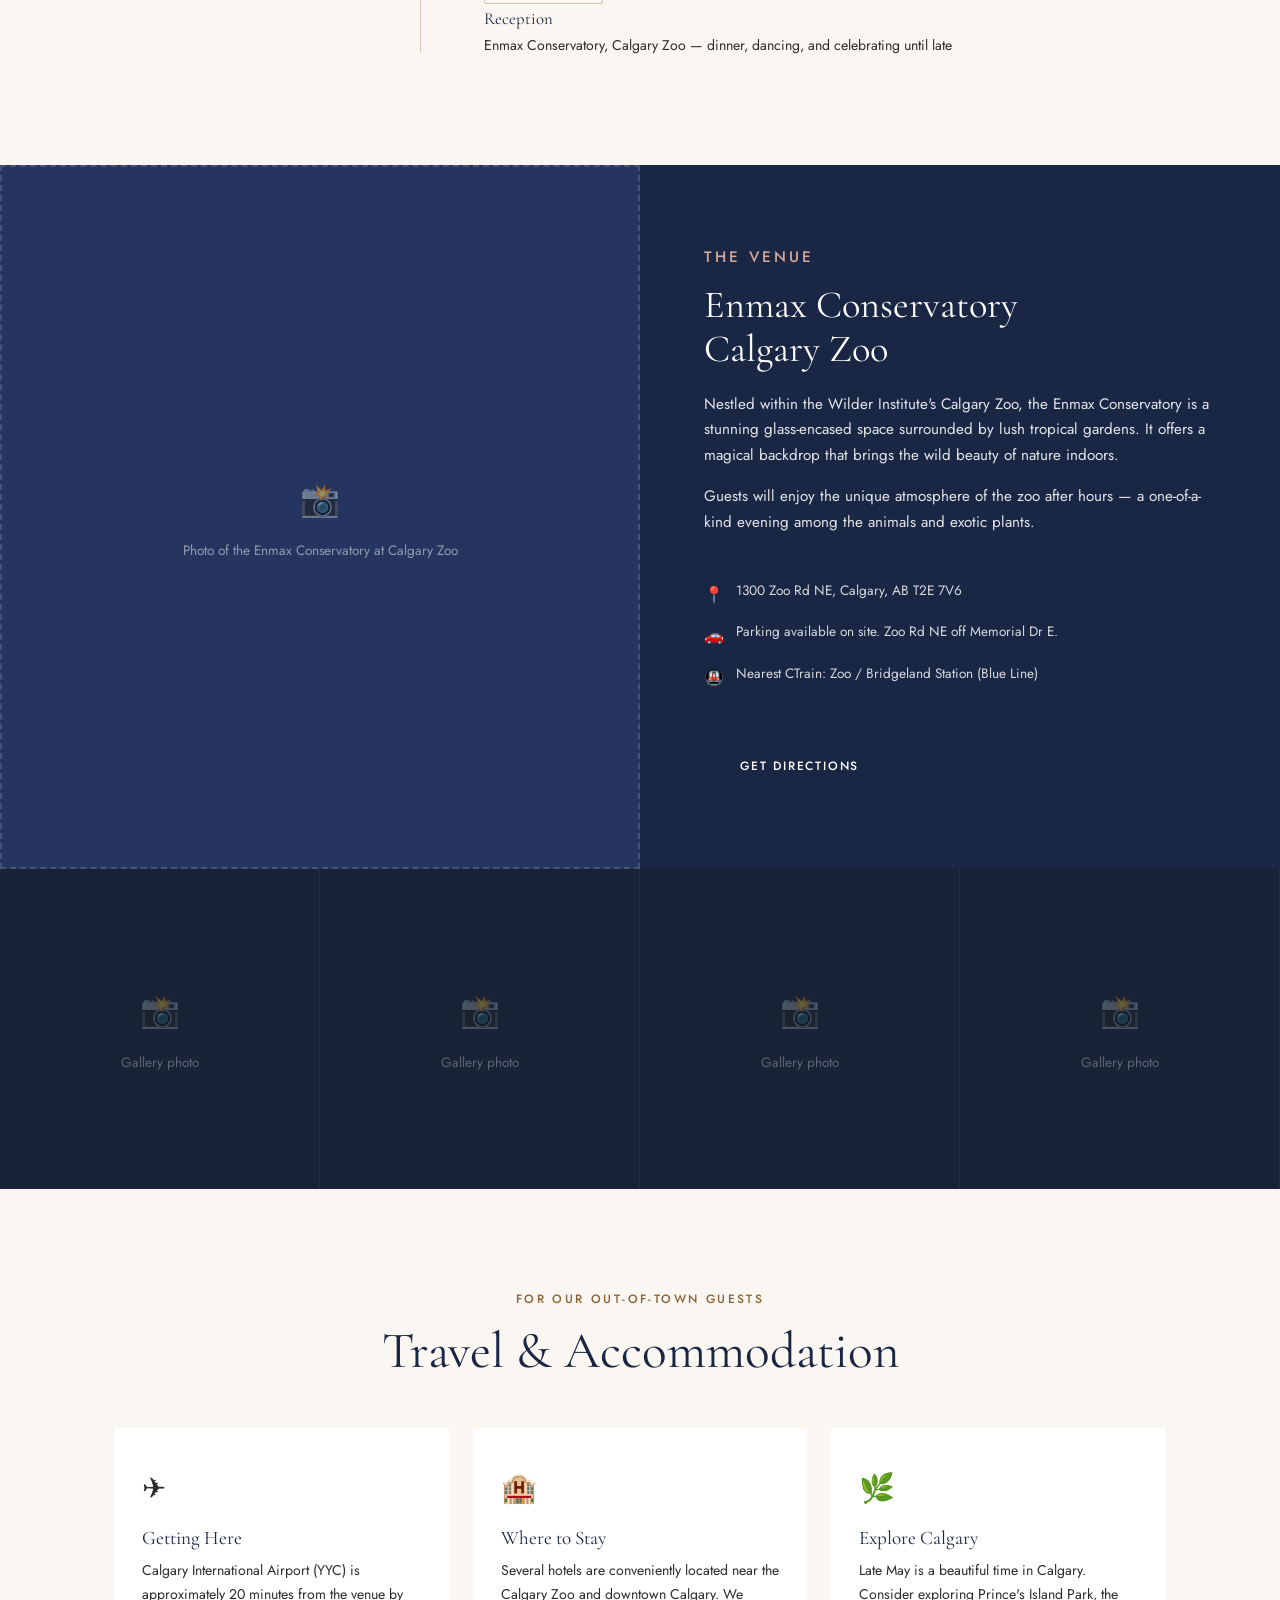
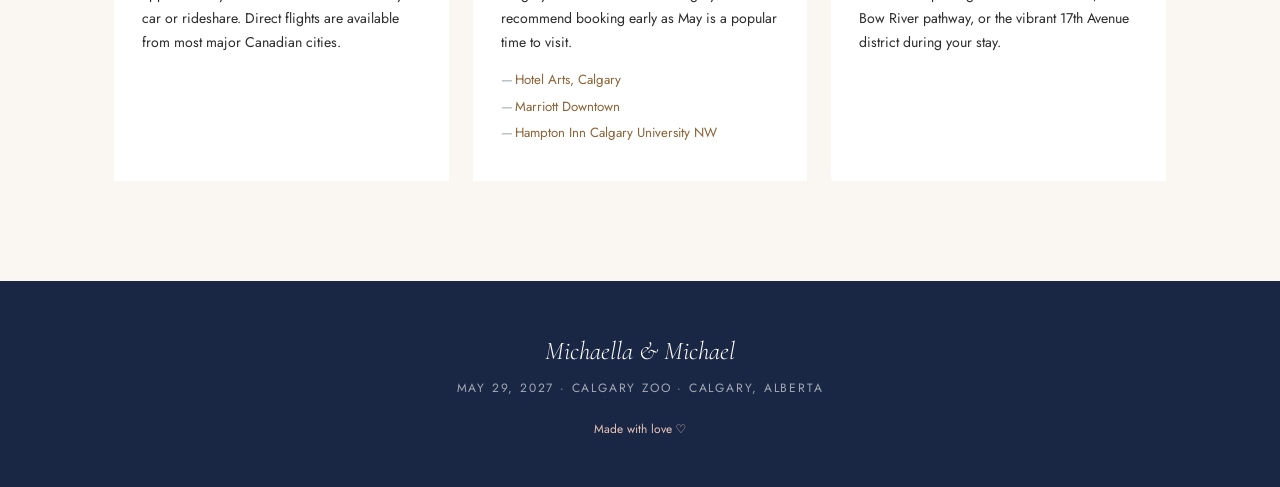
==== commit 11f09abb: "Remove RSVP section and update schedule details in index.html; adjust color variables and typography" ====
--- a/index.html
+++ b/index.html
@@ -20,7 +20,6 @@
         <li><a href="#details">Details</a></li>
         <li><a href="#schedule">Schedule</a></li>
         <li><a href="#venue">Venue</a></li>
-        <li><a href="#rsvp">RSVP</a></li>
       </ul>
       <button class="nav-toggle" aria-label="Open menu">&#9776;</button>
     </div>
@@ -34,7 +33,6 @@
       <li><a href="#details">Details</a></li>
       <li><a href="#schedule">Schedule</a></li>
       <li><a href="#venue">Venue</a></li>
-      <li><a href="#rsvp">RSVP</a></li>
     </ul>
   </div>
 
@@ -55,7 +53,7 @@
       <h1 class="hero-names">Michaella<br /><span class="amp">&</span><br />Michael</h1>
       <p class="hero-date">May 29, 2027 · Calgary, Alberta</p>
       <div class="hero-divider">
-        <span></span><svg viewBox="0 0 24 24" fill="none" xmlns="http://www.w3.org/2000/svg"><path d="M12 2C6.48 2 2 6.48 2 12s4.48 10 10 10 10-4.48 10-10S17.52 2 12 2zm-1 14H9V8h2v8zm4 0h-2V8h2v8z" fill="currentColor"/></svg><span></span>
+        <span></span><svg viewBox="0 0 24 24" fill="none" xmlns="http://www.w3.org/2000/svg"><path d="M12 3 L21 12 L12 21 L3 12 Z" fill="currentColor"/></svg><span></span>
       </div>
       <a href="#details" class="btn-outline">View Details</a>
     </div>
@@ -151,58 +149,13 @@
             <p>Church ceremony — please be seated by 1:45 PM</p>
           </div>
         </div>
-        <div class="tl-item">
-          <div class="tl-time">3:30 PM</div>
-          <div class="tl-dot"></div>
-          <div class="tl-content">
-            <span class="tl-tag">Reception guests</span>
-            <h4>Cocktail Hour</h4>
-            <p>Drinks &amp; light bites at the Enmax Conservatory, Calgary Zoo</p>
-          </div>
-        </div>
-        <div class="tl-item">
+        <div class="tl-item last">
           <div class="tl-time">5:00 PM</div>
           <div class="tl-dot"></div>
           <div class="tl-content">
             <span class="tl-tag">Reception guests</span>
-            <h4>Reception Opens</h4>
-            <p>Guests invited into the reception space</p>
-          </div>
-        </div>
-        <div class="tl-item">
-          <div class="tl-time">5:30 PM</div>
-          <div class="tl-dot"></div>
-          <div class="tl-content">
-            <span class="tl-tag">Reception guests</span>
-            <h4>Dinner</h4>
-            <p>Welcome speeches, dinner service, and toasts</p>
-          </div>
-        </div>
-        <div class="tl-item">
-          <div class="tl-time">7:30 PM</div>
-          <div class="tl-dot"></div>
-          <div class="tl-content">
-            <span class="tl-tag">Reception guests</span>
-            <h4>First Dance & Cake</h4>
-            <p>First dance, parent dances, and cake cutting</p>
-          </div>
-        </div>
-        <div class="tl-item">
-          <div class="tl-time">8:00 PM</div>
-          <div class="tl-dot"></div>
-          <div class="tl-content">
-            <span class="tl-tag">Reception guests</span>
-            <h4>Dancing</h4>
-            <p>Open dancing — DJ takes over. Photo booth opens!</p>
-          </div>
-        </div>
-        <div class="tl-item last">
-          <div class="tl-time">11:00 PM</div>
-          <div class="tl-dot"></div>
-          <div class="tl-content">
-            <span class="tl-tag">Reception guests</span>
-            <h4>Last Song</h4>
-            <p>Evening concludes — carriages at midnight</p>
+            <h4>Reception</h4>
+            <p>Enmax Conservatory, Calgary Zoo — dinner, dancing, and celebrating until late</p>
           </div>
         </div>
       </div>
@@ -284,60 +237,6 @@
     </div>
   </section>
 
-  <!-- RSVP -->
-  <section id="rsvp">
-    <div class="rsvp-inner">
-      <p class="eyebrow center light">Join Us</p>
-      <h2 class="center light">RSVP</h2>
-      <p class="rsvp-sub">Kindly reply by <strong>March 29, 2027</strong></p>
-      <div class="rsvp-form-wrap">
-        <form id="rsvp-form" novalidate>
-          <div class="form-row">
-            <div class="form-group">
-              <label for="fname">First Name</label>
-              <input type="text" id="fname" name="fname" placeholder="Michaella" required />
-            </div>
-            <div class="form-group">
-              <label for="lname">Last Name</label>
-              <input type="text" id="lname" name="lname" placeholder="Atienza" required />
-            </div>
-          </div>
-          <div class="form-group">
-            <label for="email">Email Address</label>
-            <input type="email" id="email" name="email" placeholder="you@example.com" required />
-          </div>
-          <div class="form-group">
-            <label for="guests">Number of Guests (including yourself)</label>
-            <select id="guests" name="guests">
-              <option value="1">1 guest</option>
-              <option value="2" selected>2 guests</option>
-              <option value="3">3 guests</option>
-              <option value="4">4 guests</option>
-            </select>
-          </div>
-          <div class="form-group">
-            <label>Attending?</label>
-            <div class="radio-row">
-              <label class="radio-opt"><input type="radio" name="attending" value="yes" checked /> Joyfully accepts</label>
-              <label class="radio-opt"><input type="radio" name="attending" value="no" /> Regretfully declines</label>
-            </div>
-          </div>
-          <div class="form-group">
-            <label for="dietary">Dietary Requirements or Notes</label>
-            <textarea id="dietary" name="dietary" rows="3" placeholder="Allergies, dietary restrictions, or anything we should know…"></textarea>
-          </div>
-          <button type="submit" class="btn-submit">Send RSVP</button>
-          <p class="rsvp-note">Your RSVP will be sent directly to Michaella &amp; Michael.</p>
-        </form>
-        <div id="rsvp-success" class="rsvp-success hidden">
-          <div class="success-icon">🌿</div>
-          <h3>Thank you!</h3>
-          <p>We've received your RSVP and can't wait to celebrate with you.</p>
-        </div>
-      </div>
-    </div>
-  </section>
-
   <!-- FOOTER -->
   <footer id="footer">
     <div class="footer-inner">
--- a/style.css
+++ b/style.css
@@ -15,9 +15,9 @@
   --blush-deep:#d4a899;
   --cream:     #faf6f1;
   --cream-dark:#f0e9e0;
-  --gold:      #b8976a;
+  --gold:      #8B6335;
   --text:      #2c2c2c;
-  --text-light:#6b6b6b;
+  --text-light:#4a4a4a;
   --white:     #ffffff;
 
   --font-display: 'Cormorant Garamond', Georgia, serif;
@@ -33,7 +33,7 @@
 
 body {
   font-family: var(--font-body);
-  font-weight: 300;
+  font-weight: 400;
   color: var(--text);
   background: var(--cream);
   line-height: 1.7;
@@ -54,7 +54,7 @@
 
 .eyebrow {
   font-family: var(--font-body);
-  font-size: 0.7rem;
+  font-size: 0.75rem;
   font-weight: 500;
   letter-spacing: 0.2em;
   text-transform: uppercase;
@@ -281,7 +281,7 @@
 }
 .count-item label {
   display: block; font-size: 0.6rem; letter-spacing: 0.2em;
-  text-transform: uppercase; color: rgba(255,255,255,0.4);
+  text-transform: uppercase; color: rgba(255,255,255,0.65);
   margin-top: 6px;
 }
 .count-sep {
@@ -309,7 +309,7 @@
 }
 .story-text { padding-left: 20px; }
 .story-text h2 { margin-bottom: 20px; }
-.story-text p { color: var(--text-light); font-size: 1rem; }
+.story-text p { color: var(--text); font-size: 1rem; }
 .story-sig {
   font-family: var(--font-display);
   font-size: 1.3rem; font-style: italic;
@@ -335,13 +335,13 @@
   border-top-color: var(--blush);
 }
 .detail-card.featured h3 { color: var(--white); }
-.detail-card.featured p { color: rgba(255,255,255,0.75); }
+.detail-card.featured p { color: rgba(255,255,255,0.9); }
 .detail-card.featured .detail-where { color: var(--blush); }
-.detail-card.featured .detail-note { color: rgba(255,255,255,0.4); }
+.detail-card.featured .detail-note { color: rgba(255,255,255,0.65); }
 .detail-icon { font-size: 2rem; margin-bottom: 16px; }
 .detail-where { font-family: var(--font-display); font-size: 1.1rem; color: var(--navy); margin-bottom: 12px; line-height: 1.3; }
-.detail-card p { font-size: 0.9rem; color: var(--text-light); margin-bottom: 4px; }
-.detail-note { font-size: 0.78rem !important; color: var(--text-light); margin-top: 12px; font-style: italic; }
+.detail-card p { font-size: 0.9rem; color: var(--text); margin-bottom: 4px; }
+.detail-note { font-size: 0.82rem !important; color: var(--text); margin-top: 12px; font-style: italic; }
 
 /* ── SCHEDULE / TIMELINE ──────────────────────────────────── */
 #schedule { background: var(--cream); }
@@ -373,7 +373,7 @@
 }
 .tl-content { padding-bottom: 8px; }
 .tl-content h4 { font-size: 1.05rem; }
-.tl-content p { font-size: 0.88rem; color: var(--text-light); }
+.tl-content p { font-size: 0.88rem; color: var(--text); }
 
 /* ── VENUE ────────────────────────────────────────────────── */
 #venue { background: var(--cream-dark); }
@@ -386,11 +386,11 @@
 }
 .venue-text .eyebrow { color: var(--blush-deep); }
 .venue-text h2 { color: var(--white); margin-bottom: 20px; font-size: clamp(1.6rem, 3vw, 2.4rem); }
-.venue-text p { color: rgba(255,255,255,0.7); font-size: 0.95rem; }
+.venue-text p { color: rgba(255,255,255,0.88); font-size: 0.95rem; }
 .venue-details { margin: 28px 0; display: flex; flex-direction: column; gap: 12px; }
 .venue-detail-row { display: flex; gap: 12px; align-items: flex-start; }
 .vdr-icon { flex-shrink: 0; font-size: 1rem; margin-top: 2px; }
-.venue-detail-row span:last-child { font-size: 0.85rem; color: rgba(255,255,255,0.6); }
+.venue-detail-row span:last-child { font-size: 0.85rem; color: rgba(255,255,255,0.82); }
 
 /* ── GALLERY STRIP ────────────────────────────────────────── */
 #gallery { background: var(--navy-deep); }
@@ -407,13 +407,13 @@
 .travel-card { padding: 36px 28px; background: var(--white); }
 .travel-icon { font-size: 1.8rem; margin-bottom: 14px; }
 .travel-card h3 { font-size: 1.2rem; margin-bottom: 10px; }
-.travel-card p { font-size: 0.88rem; color: var(--text-light); }
+.travel-card p { font-size: 0.88rem; color: var(--text); }
 .hotel-list { margin-top: 10px; display: flex; flex-direction: column; gap: 4px; }
 .hotel-list li {
   font-size: 0.83rem; color: var(--gold);
   padding-left: 14px; position: relative;
 }
-.hotel-list li::before { content: '—'; position: absolute; left: 0; color: var(--blush-deep); }
+.hotel-list li::before { content: '—'; position: absolute; left: 0; color: rgba(26,39,68,0.45); }
 
 /* ── RSVP ─────────────────────────────────────────────────── */
 #rsvp { background: var(--navy-deep); padding: var(--section-pad); }
@@ -468,8 +468,8 @@
   font-size: 1.6rem; font-weight: 300; font-style: italic;
   color: var(--white); margin-bottom: 6px;
 }
-.footer-date { font-size: 0.75rem; letter-spacing: 0.15em; text-transform: uppercase; color: rgba(255,255,255,0.35); margin-bottom: 20px; }
-.footer-love { font-size: 0.75rem; color: var(--blush); opacity: 0.6; }
+.footer-date { font-size: 0.75rem; letter-spacing: 0.15em; text-transform: uppercase; color: rgba(255,255,255,0.6); margin-bottom: 20px; }
+.footer-love { font-size: 0.75rem; color: var(--blush); }
 
 /* ── TIMELINE TAG ─────────────────────────────────────────── */
 .tl-tag {
@@ -479,7 +479,7 @@
   letter-spacing: 0.12em;
   text-transform: uppercase;
   color: var(--gold);
-  border: 1px solid var(--blush-deep);
+  border: 1px solid rgba(139,99,53,0.35);
   padding: 2px 7px;
   margin-bottom: 5px;
   border-radius: 2px;
@@ -488,8 +488,8 @@
 /* ── DETAILS NOTICE ───────────────────────────────────────── */
 .details-notice {
   text-align: center;
-  font-size: 0.82rem;
-  color: var(--text-light);
+  font-size: 0.88rem;
+  color: var(--text);
   font-style: italic;
   margin-top: 36px;
   padding-top: 28px;
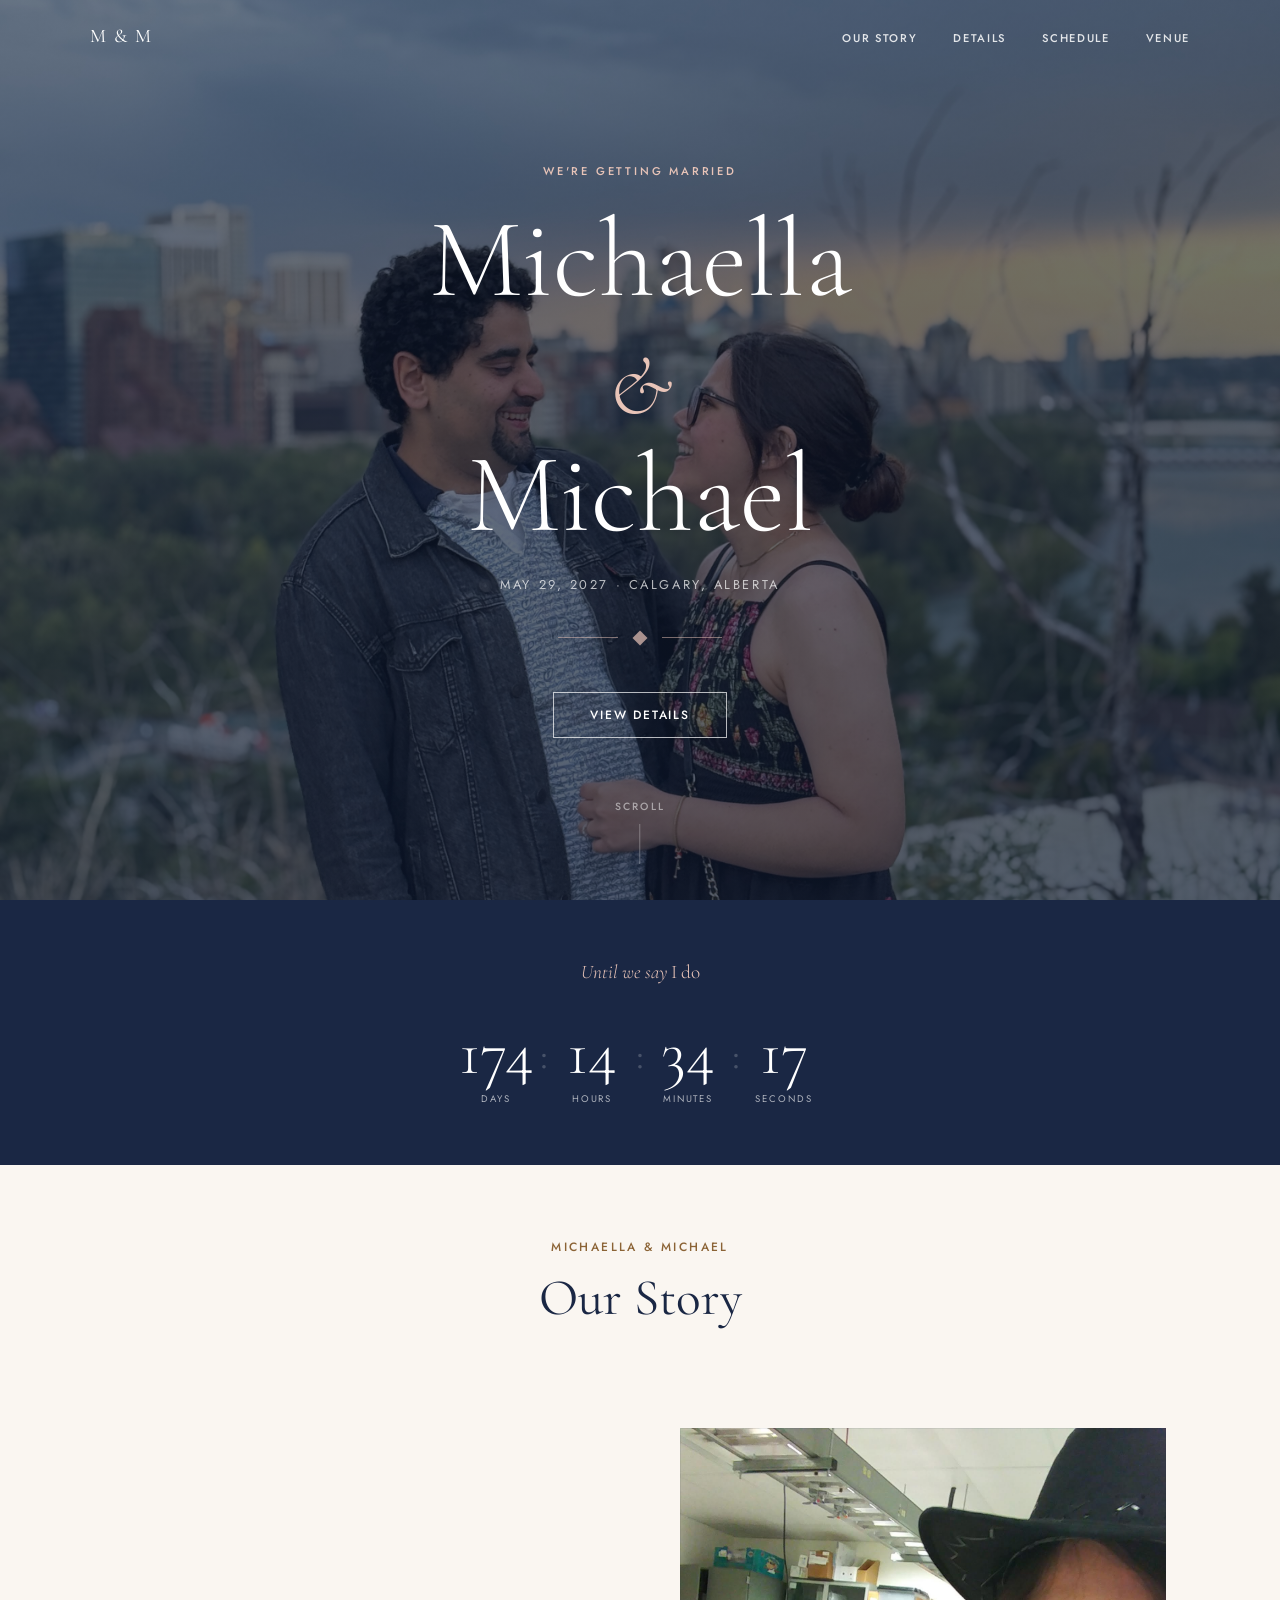
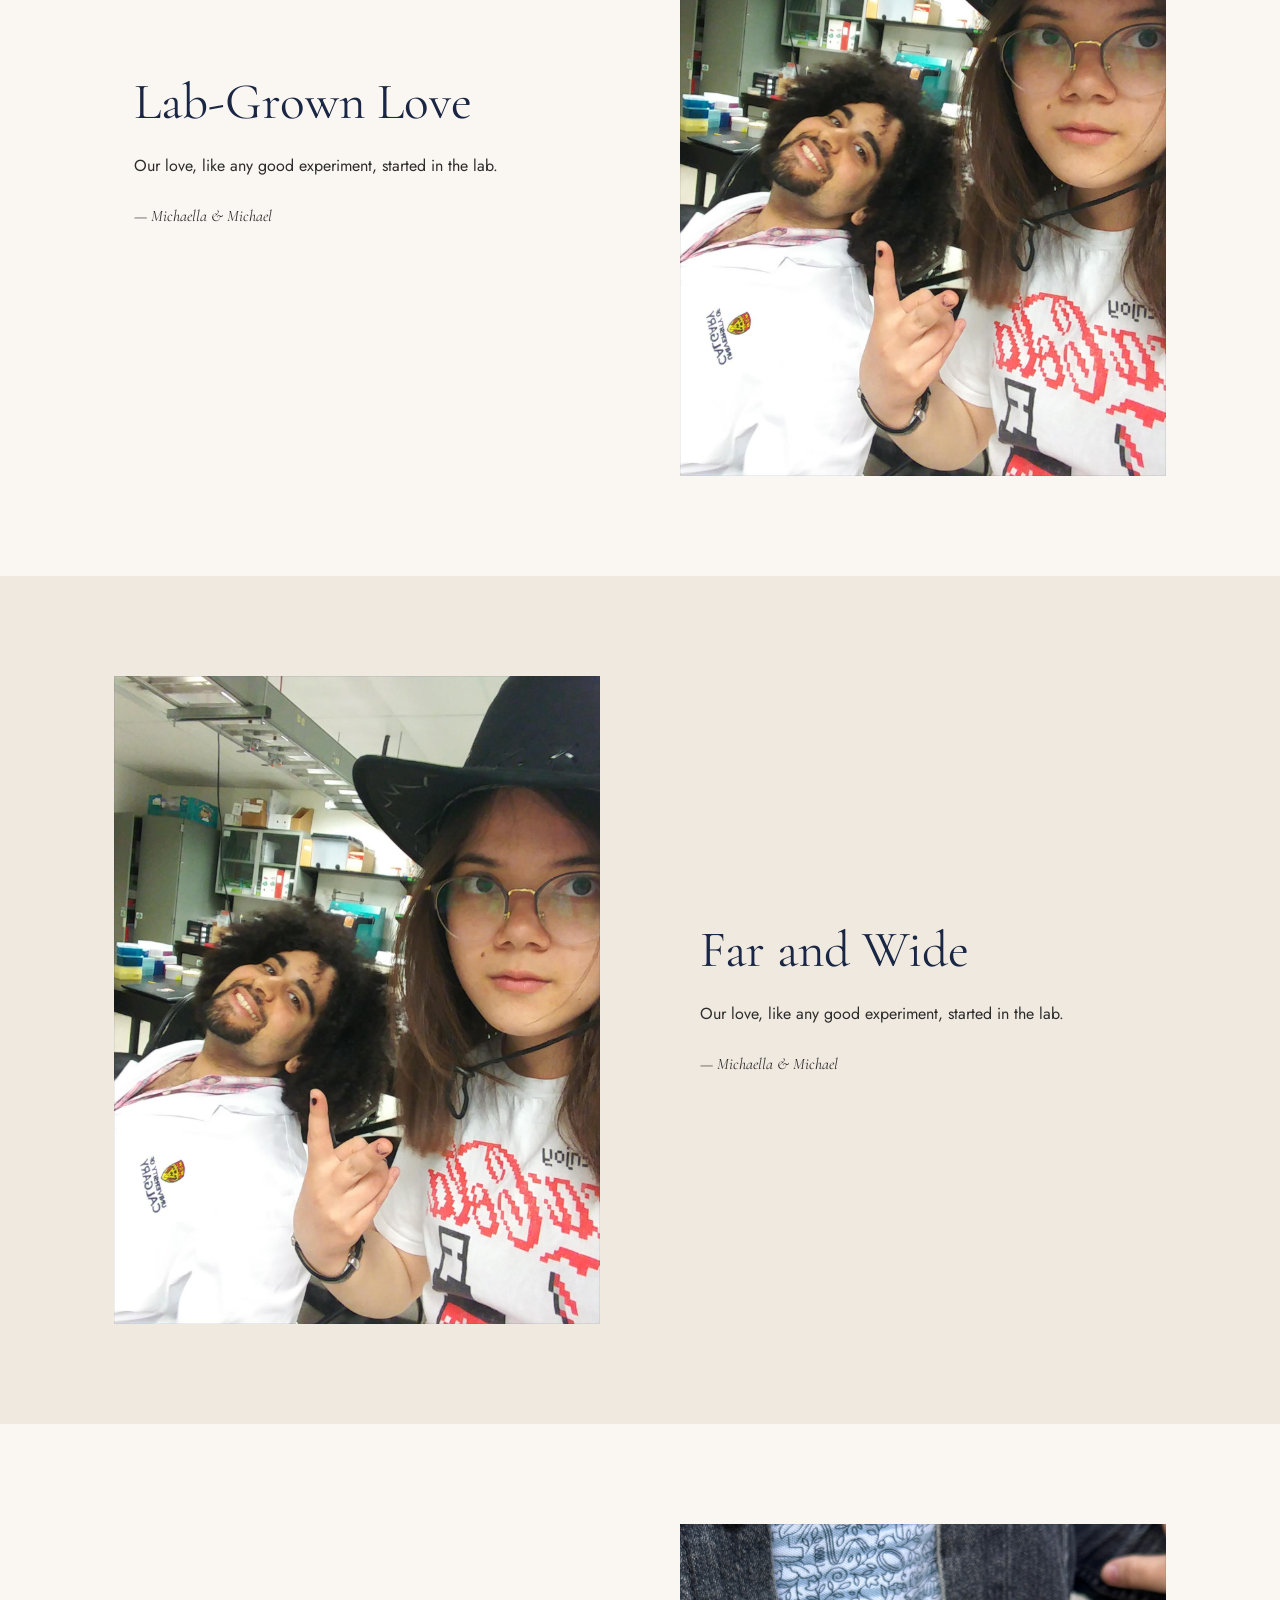
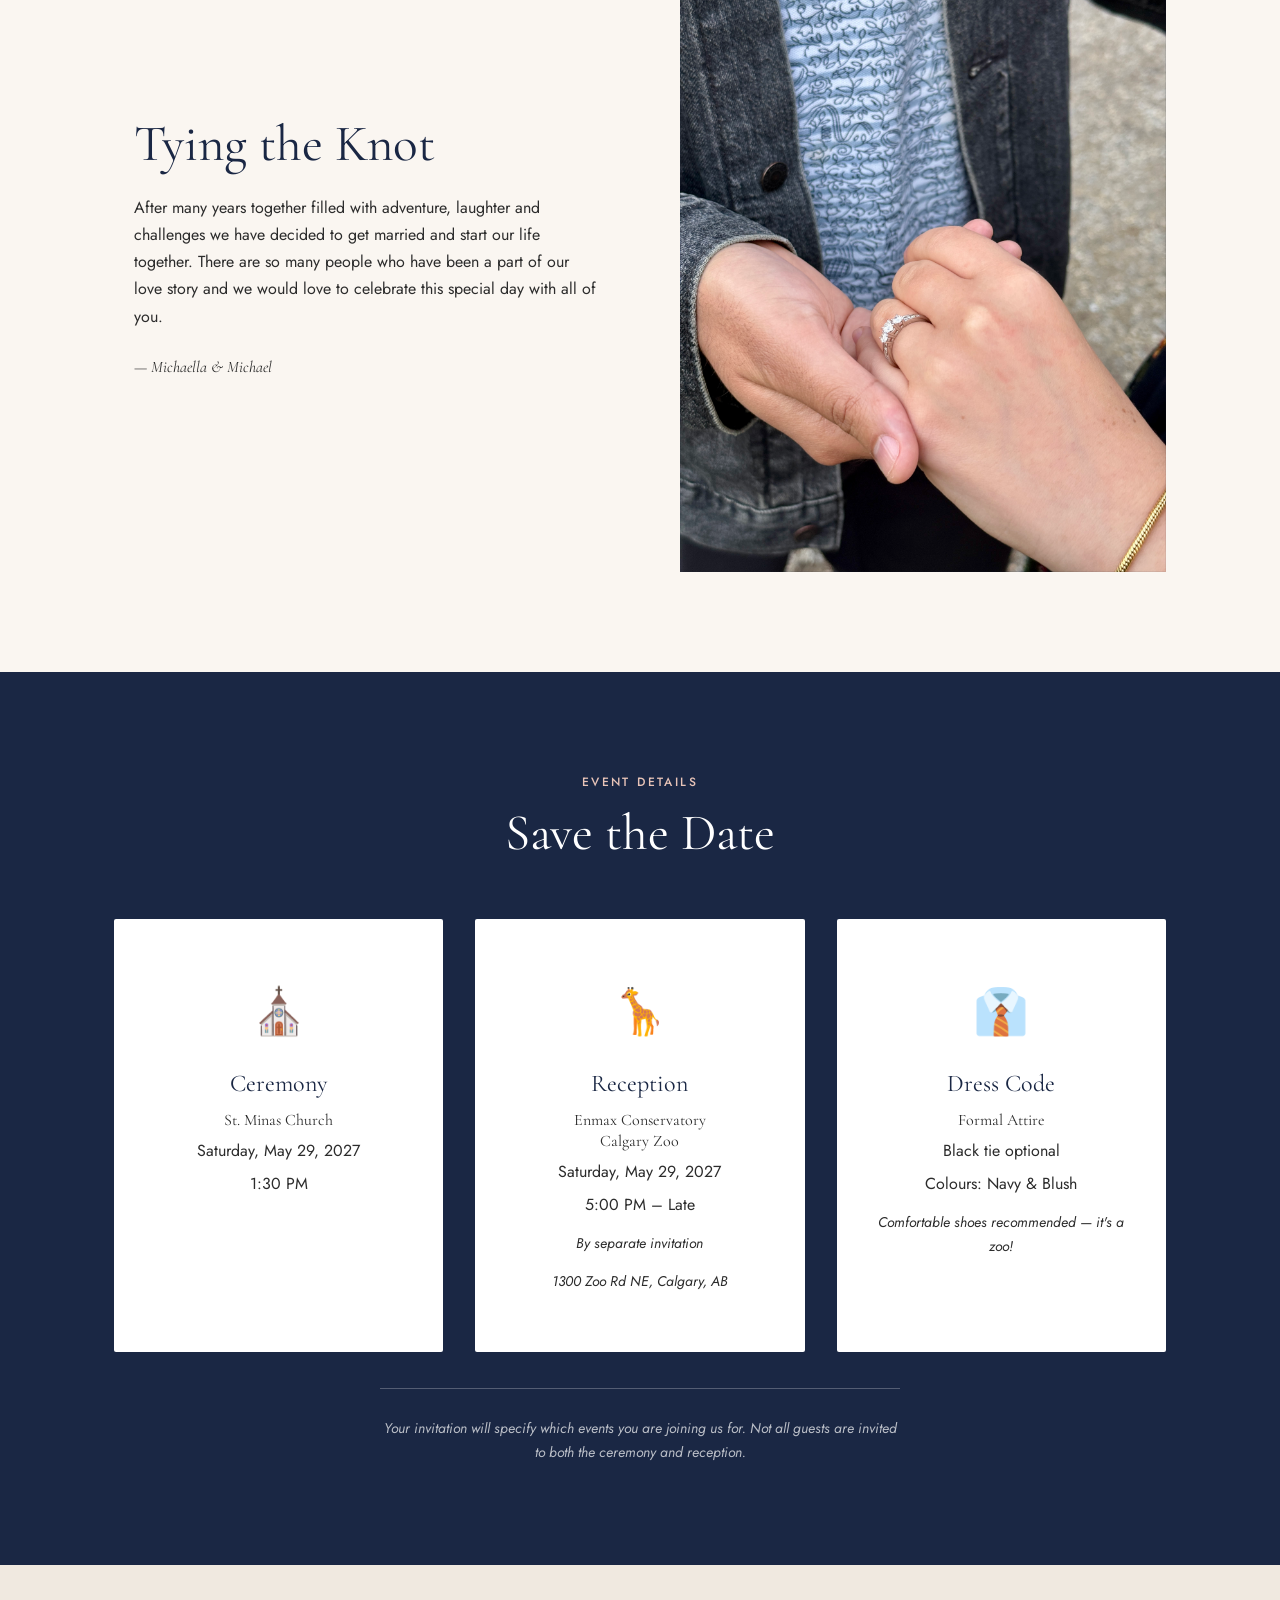
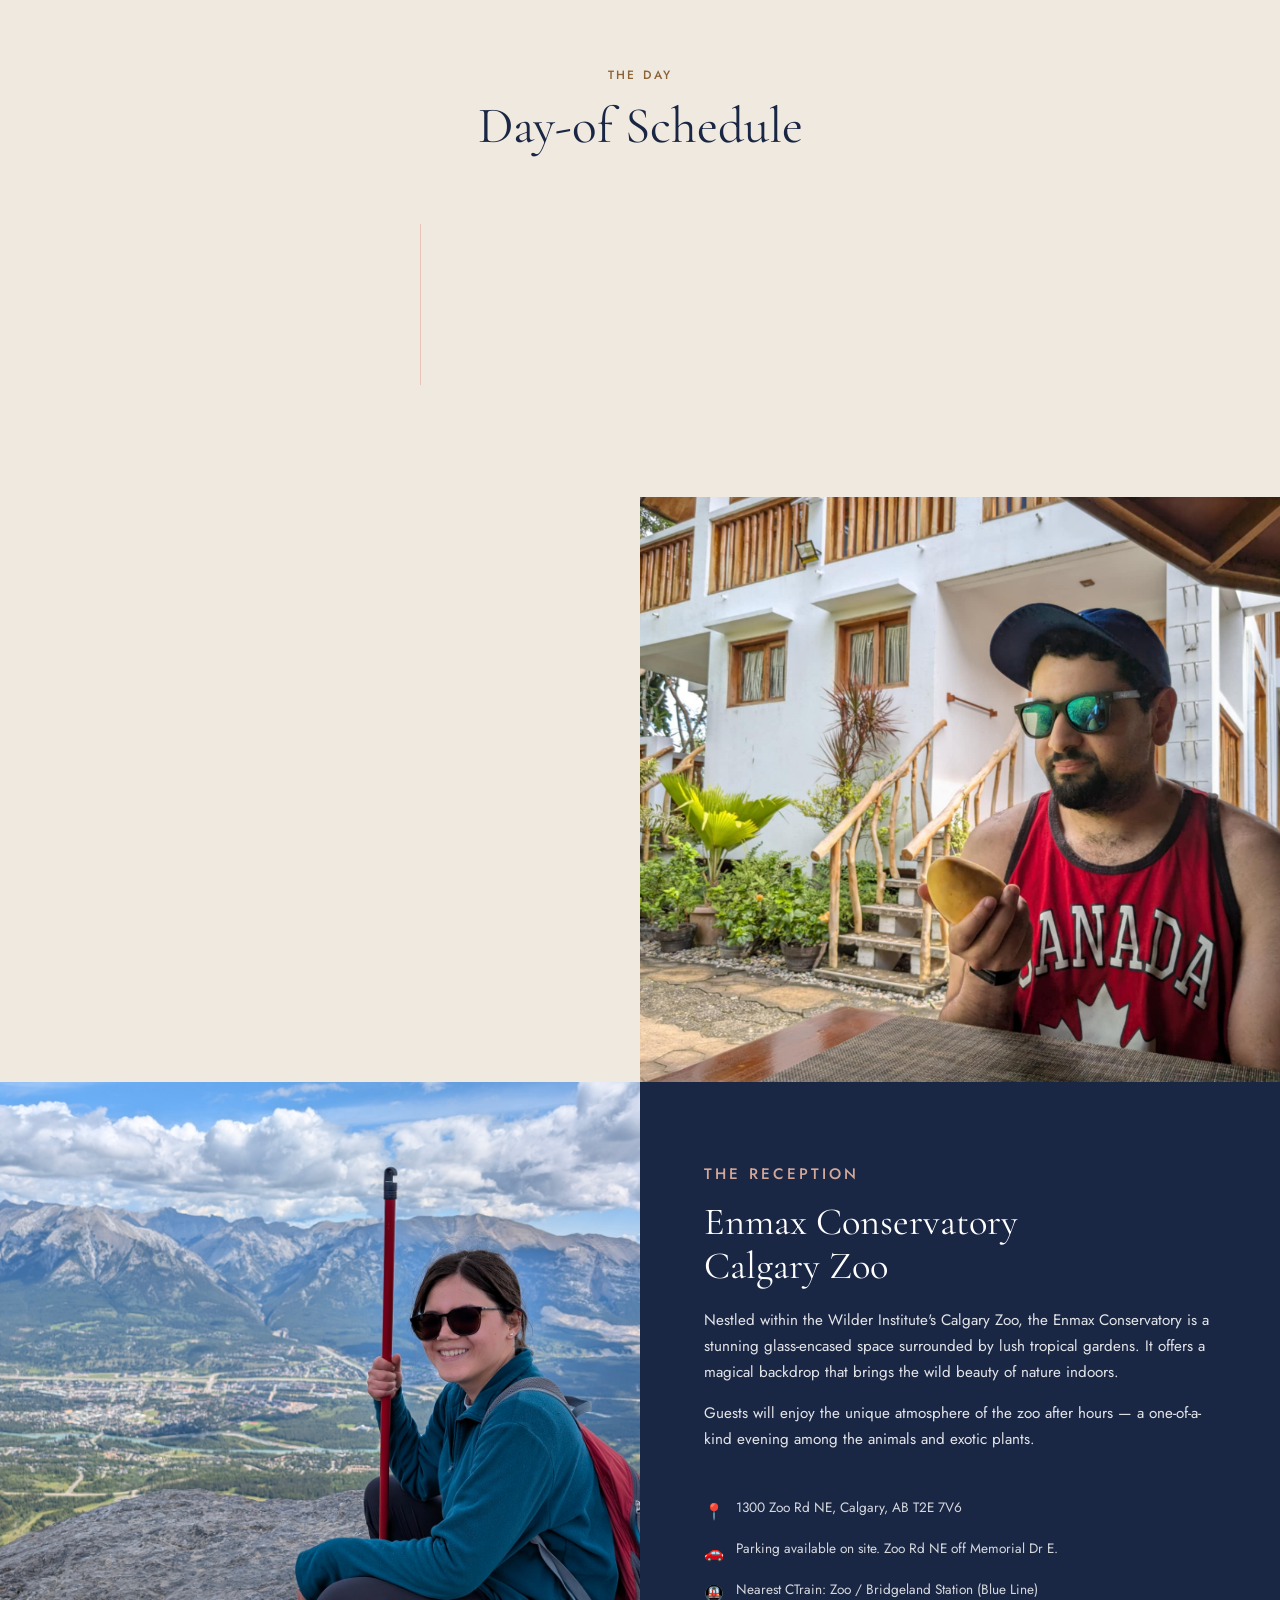
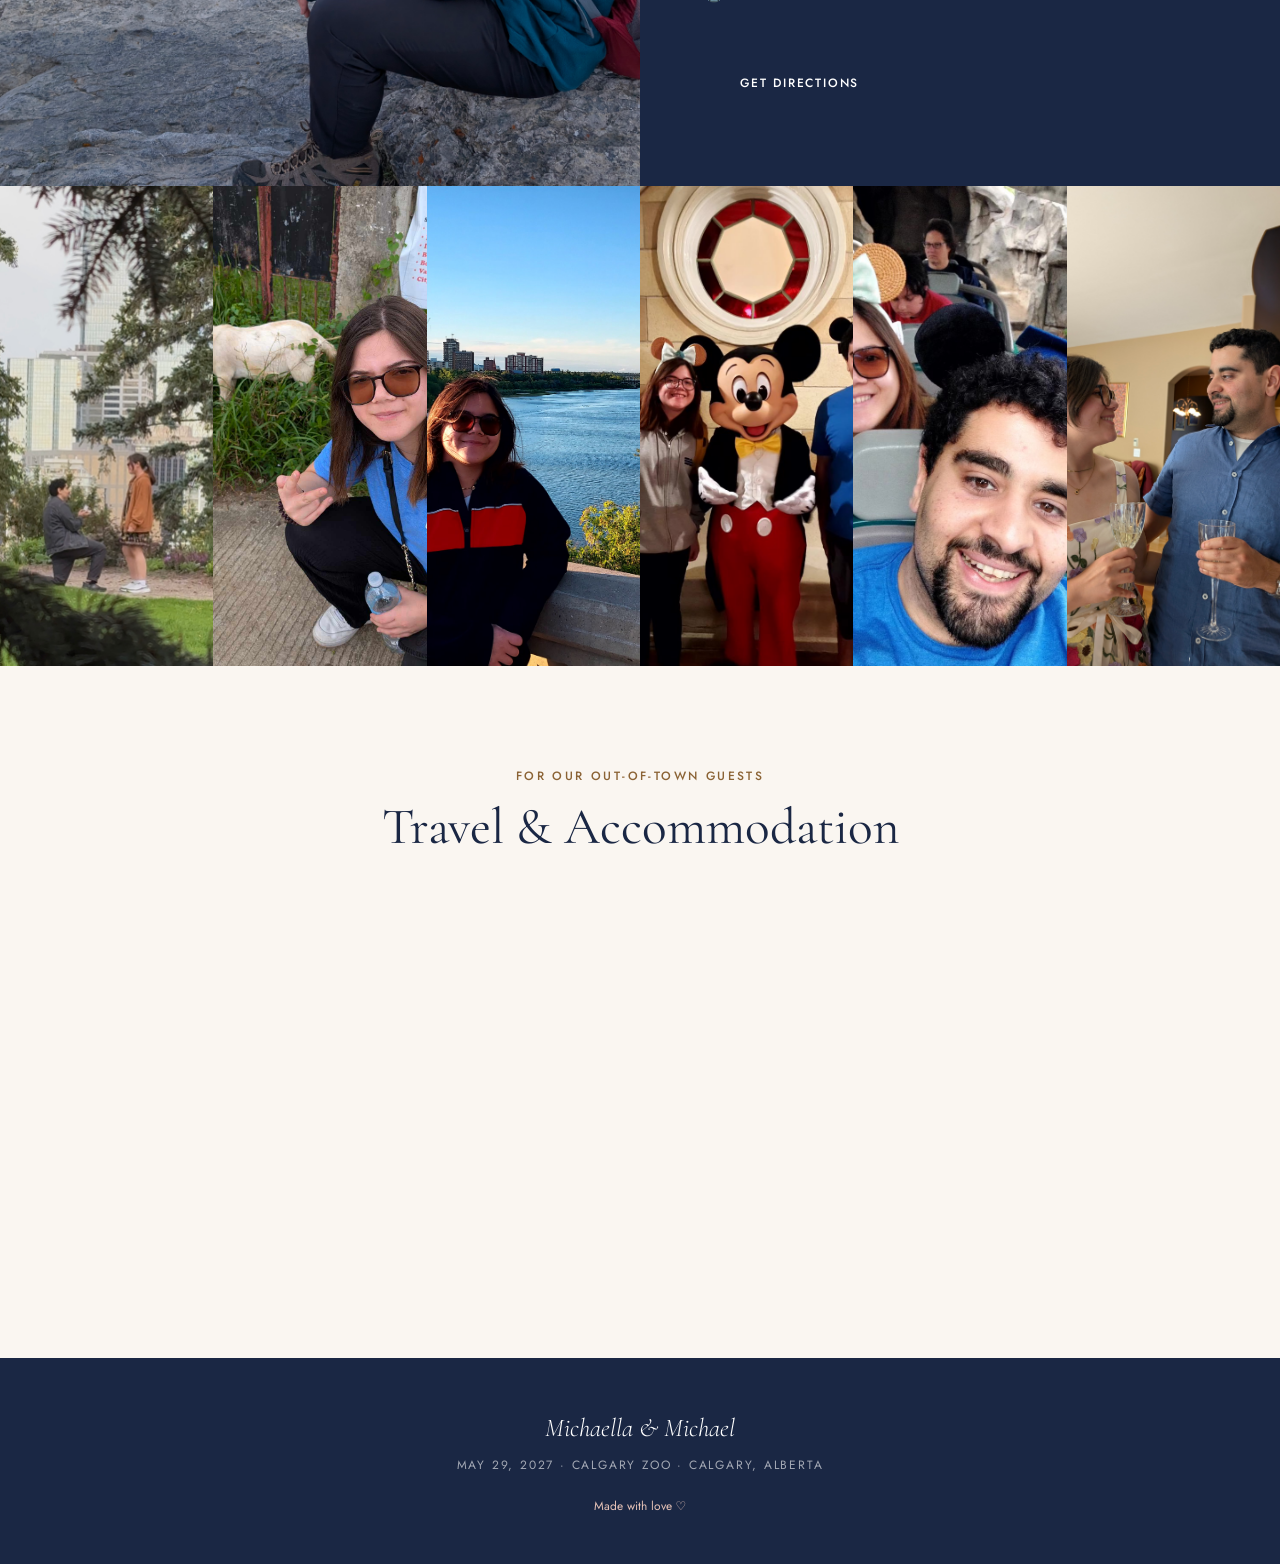
==== commit 8370907c: "added sections, image and storytelling" ====
--- a/index.html
+++ b/index.html
@@ -39,13 +39,7 @@
   <!-- HERO -->
   <section id="hero">
     <div class="hero-bg">
-      <!-- Replace with: <img src="images/hero.jpg" alt="Michaella and Michael" /> -->
-      <div class="hero-placeholder">
-        <div class="hero-placeholder-inner">
-          <span>📸</span>
-          <p>Hero photo — replace with your favourite couple photo</p>
-        </div>
-      </div>
+      <img src="images/IMG_2274.JPG" alt="Michaella and Michael" />
     </div>
     <div class="hero-overlay"></div>
     <div class="hero-content">
@@ -81,20 +75,52 @@
 
   <!-- OUR STORY -->
   <section id="story">
-    <div class="section-inner story-inner">
-      <div class="story-image">
-        <!-- Replace with: <img src="images/story.jpg" alt="Michaella and Michael together" /> -->
-        <div class="img-placeholder">
-          <span>📸</span>
-          <p>A favourite photo of you two</p>
-        </div>
-      </div>
-      <div class="story-text">
-        <p class="eyebrow">Our Story</p>
-        <h2>A love worth celebrating</h2>
-        <p>Every great love story has a beginning — a moment when two people find each other and the world makes a little more sense. Ours is no different, though to us, it feels extraordinary.</p>
-        <p>After years of shared adventures, laughter, and a whole lot of life, we decided it was time to make it official. We can't wait to celebrate with the people who matter most to us.</p>
-        <p class="story-sig">— Michaella & Michael</p>
+    <div class="story-header">
+      <p class="eyebrow center">Michaella &amp; Michael</p>
+      <h2 class="center">Our Story</h2>
+    </div>
+    <div class="story-band">
+      <div class="section-inner story-inner">
+        <div class="story-text">
+          <h2>Lab-Grown Love</h2>
+          <p>
+            Our love, like any good experiment, started in the lab.
+          </p>
+          <p class="story-sig">— Michaella & Michael</p>
+        </div>
+        <div class="story-image">
+          <img src="images/gallery/20190731_171003.jpg" alt="Michaella and Michael together" />
+        </div>
+
+      </div>
+    </div>
+        <div class="story-band alt">
+      <div class="section-inner story-inner">
+
+        <div class="story-image">
+          <img src="images/gallery/20190731_171003.jpg" alt="Michaella and Michael together" />
+        </div>
+        <div class="story-text">
+          <h2>Far and Wide</h2>
+          <p>
+            Our love, like any good experiment, started in the lab.
+          </p>
+          <p class="story-sig">— Michaella & Michael</p>
+        </div>
+      </div>
+  </div>
+    <div class="story-band">
+      <div class="section-inner story-inner">
+        <div class="story-text">
+          <h2>Tying the Knot</h2>
+          <p>After many years together filled with adventure, laughter and challenges we have decided to get married and start our life together. There are so many people who have been a part
+            of our love story and we would love to celebrate this special day with all of you.
+          </p>
+          <p class="story-sig">— Michaella & Michael</p>
+        </div>
+        <div class="story-image">
+          <img src="images/IMG_2263.JPG" alt="Michaella and Michael together" />
+        </div>
       </div>
     </div>
   </section>
@@ -108,12 +134,11 @@
         <div class="detail-card">
           <div class="detail-icon">⛪</div>
           <h3>Ceremony</h3>
-          <p class="detail-where">Church Ceremony</p>
+          <p class="detail-where">St. Minas Church</p>
           <p>Saturday, May 29, 2027</p>
-          <p>2:00 PM</p>
-          <p class="detail-note">Location details to follow</p>
-        </div>
-        <div class="detail-card featured">
+          <p>1:30 PM</p>
+        </div>
+        <div class="detail-card">
           <div class="detail-icon">🦒</div>
           <h3>Reception</h3>
           <p class="detail-where">Enmax Conservatory<br />Calgary Zoo</p>
@@ -142,11 +167,11 @@
       <h2 class="center">Day-of Schedule</h2>
       <div class="timeline">
         <div class="tl-item">
-          <div class="tl-time">2:00 PM</div>
+          <div class="tl-time">1:30 PM</div>
           <div class="tl-dot"></div>
           <div class="tl-content">
             <h4>Ceremony</h4>
-            <p>Church ceremony — please be seated by 1:45 PM</p>
+            <p>St. Mina Coptic Orthodox Church — please be seated by 1:15 PM</p>
           </div>
         </div>
         <div class="tl-item last">
@@ -165,15 +190,33 @@
   <!-- VENUE -->
   <section id="venue">
     <div class="venue-split">
+      <div class="venue-text">
+        <p class="eyebrow">The Ceremony</p>
+        <h2>St. Mina Coptic Orthodox Church</h2>
+        <p>The ceremony will take place at St. Mina's Coptic Orthodox Church</p>
+        <p>Please be seated by 1:15 PM. The ceremony begins at 1:30 PM.</p>
+        <div class="venue-details">
+          <div class="venue-detail-row">
+            <span class="vdr-icon">📍</span>
+            <span>St. Minas Church, Calgary, AB</span>
+          </div>
+          <div class="venue-detail-row">
+            <span class="vdr-icon">🕐</span>
+            <span>Saturday, May 29, 2027 · 1:30 PM</span>
+          </div>
+        </div>
+        <a href="https://maps.google.com/?q=St+Minas+Church+Calgary" target="_blank" rel="noopener" class="btn-primary">Get Directions</a>
+      </div>
       <div class="venue-image">
-        <!-- Replace with: <img src="images/venue.jpg" alt="Enmax Conservatory at Calgary Zoo" /> -->
-        <div class="img-placeholder dark">
-          <span>📸</span>
-          <p>Photo of the Enmax Conservatory at Calgary Zoo</p>
-        </div>
+        <img src="images/gallery/6e432c45-124f-406a-8583-e0a6dabbe363 (1).jpg" alt="St. Mina Coptic Orthodox Church" />
+      </div>
+    </div>
+    <div class="venue-split">
+      <div class="venue-image">
+        <img src="images/gallery/PXL_20250809_180601329.jpg" alt="Enmax Conservatory at Calgary Zoo" />
       </div>
       <div class="venue-text">
-        <p class="eyebrow">The Venue</p>
+        <p class="eyebrow">The Reception</p>
         <h2>Enmax Conservatory<br />Calgary Zoo</h2>
         <p>Nestled within the Wilder Institute's Calgary Zoo, the Enmax Conservatory is a stunning glass-encased space surrounded by lush tropical gardens. It offers a magical backdrop that brings the wild beauty of nature indoors.</p>
         <p>Guests will enjoy the unique atmosphere of the zoo after hours — a one-of-a-kind evening among the animals and exotic plants.</p>
@@ -199,11 +242,12 @@
   <!-- GALLERY STRIP -->
   <section id="gallery">
     <div class="gallery-strip">
-      <!-- Replace each div with <img src="images/gallery-N.jpg" alt="..." /> -->
-      <div class="gallery-item"><div class="img-placeholder"><span>📸</span><p>Gallery photo</p></div></div>
-      <div class="gallery-item"><div class="img-placeholder"><span>📸</span><p>Gallery photo</p></div></div>
-      <div class="gallery-item"><div class="img-placeholder"><span>📸</span><p>Gallery photo</p></div></div>
-      <div class="gallery-item"><div class="img-placeholder"><span>📸</span><p>Gallery photo</p></div></div>
+      <div class="gallery-item"><img src="images/gallery/IMG_2283.PNG.jpg" alt="Michaella and Michael" /></div>
+      <div class="gallery-item"><img src="images/gallery/36df0dfd-2165-4fad-b955-b2f9f661a618.jpg" alt="Michaella and Michael" /></div>
+      <div class="gallery-item"><img src="images/gallery/20240624_203812.jpg" alt="Michaella and Michael" /></div>
+      <div class="gallery-item"><img src="images/gallery/IMG_20240519_234214_234_(1).jpg" alt="Michaella and Michael" /></div>
+      <div class="gallery-item"><img src="images/gallery/IMG_20240519_234214_111_(1).jpg" alt="Michaella and Michael" /></div>
+      <div class="gallery-item"><img src="images/gallery/PXL_20250824_235909385.jpg" alt="Michaella and Michael" /></div>
     </div>
   </section>
 
--- a/style.css
+++ b/style.css
@@ -291,7 +291,14 @@
 }
 
 /* ── STORY ────────────────────────────────────────────────── */
-#story { background: var(--cream); }
+#story { background: none; }
+.story-header {
+  background: var(--cream);
+  text-align: center;
+  padding: 72px 24px 0;
+}
+.story-band { background: var(--cream); }
+.story-band.alt { background: var(--cream-dark); }
 .story-inner {
   display: grid;
   grid-template-columns: 1fr 1fr;
@@ -317,34 +324,38 @@
 }
 
 /* ── DETAILS ──────────────────────────────────────────────── */
-#details { background: var(--cream-dark); }
-#details h2 { margin-bottom: 56px; }
+#details { background: var(--navy); }
+#details h2 { margin-bottom: 56px; color: var(--white); }
+#details .eyebrow { color: var(--blush); }
 .details-grid {
-  display: grid; grid-template-columns: repeat(3, 1fr); gap: 24px;
+  display: grid; grid-template-columns: repeat(3, 1fr); gap: 32px;
 }
 .detail-card {
   background: var(--white);
-  padding: 40px 32px;
+  padding: 52px 40px;
   text-align: center;
   border-top: 3px solid transparent;
+  border-radius: 2px;
   transition: transform var(--transition), box-shadow var(--transition);
 }
-.detail-card:hover { transform: translateY(-4px); box-shadow: 0 12px 40px rgba(26,39,68,0.1); }
+.detail-card h3 { color: var(--navy); }
+.detail-card p { color: var(--text); margin-bottom: 6px; }
+.detail-card:hover { transform: translateY(-6px); box-shadow: 0 16px 48px rgba(0,0,0,0.25); }
 .detail-card.featured {
-  background: var(--navy);
+  background: var(--navy-mid);
   border-top-color: var(--blush);
 }
 .detail-card.featured h3 { color: var(--white); }
 .detail-card.featured p { color: rgba(255,255,255,0.9); }
 .detail-card.featured .detail-where { color: var(--blush); }
 .detail-card.featured .detail-note { color: rgba(255,255,255,0.65); }
-.detail-icon { font-size: 2rem; margin-bottom: 16px; }
-.detail-where { font-family: var(--font-display); font-size: 1.1rem; color: var(--navy); margin-bottom: 12px; line-height: 1.3; }
-.detail-card p { font-size: 0.9rem; color: var(--text); margin-bottom: 4px; }
-.detail-note { font-size: 0.82rem !important; color: var(--text); margin-top: 12px; font-style: italic; }
+.detail-icon { font-size: 2.8rem; margin-bottom: 20px; }
+.detail-where { font-family: var(--font-display); font-size: 1.3rem; color: var(--navy); margin-bottom: 16px; line-height: 1.3; }
+.detail-card p { font-size: 1rem; margin-bottom: 6px; }
+.detail-note { font-size: 0.88rem !important; color: var(--text-light); margin-top: 14px; font-style: italic; }
 
 /* ── SCHEDULE / TIMELINE ──────────────────────────────────── */
-#schedule { background: var(--cream); }
+#schedule { background: var(--cream-dark); }
 #schedule h2 { margin-bottom: 56px; }
 .timeline { max-width: 640px; margin: 0 auto; position: relative; }
 .timeline::before {
@@ -394,7 +405,7 @@
 
 /* ── GALLERY STRIP ────────────────────────────────────────── */
 #gallery { background: var(--navy-deep); }
-.gallery-strip { display: grid; grid-template-columns: repeat(4, 1fr); height: 320px; }
+.gallery-strip { display: grid; grid-template-columns: repeat(6, 1fr); height: 480px; }
 .gallery-item { overflow: hidden; cursor: pointer; }
 .gallery-item .img-placeholder { height: 100%; border: none; background: rgba(255,255,255,0.04); color: rgba(255,255,255,0.3); border-right: 1px solid rgba(255,255,255,0.06); }
 .gallery-item img { transition: transform 0.6s ease; }
@@ -489,11 +500,11 @@
 .details-notice {
   text-align: center;
   font-size: 0.88rem;
-  color: var(--text);
+  color: rgba(255,255,255,0.7);
   font-style: italic;
   margin-top: 36px;
   padding-top: 28px;
-  border-top: 1px solid var(--blush-deep);
+  border-top: 1px solid rgba(255,255,255,0.25);
   max-width: 520px;
   margin-left: auto;
   margin-right: auto;
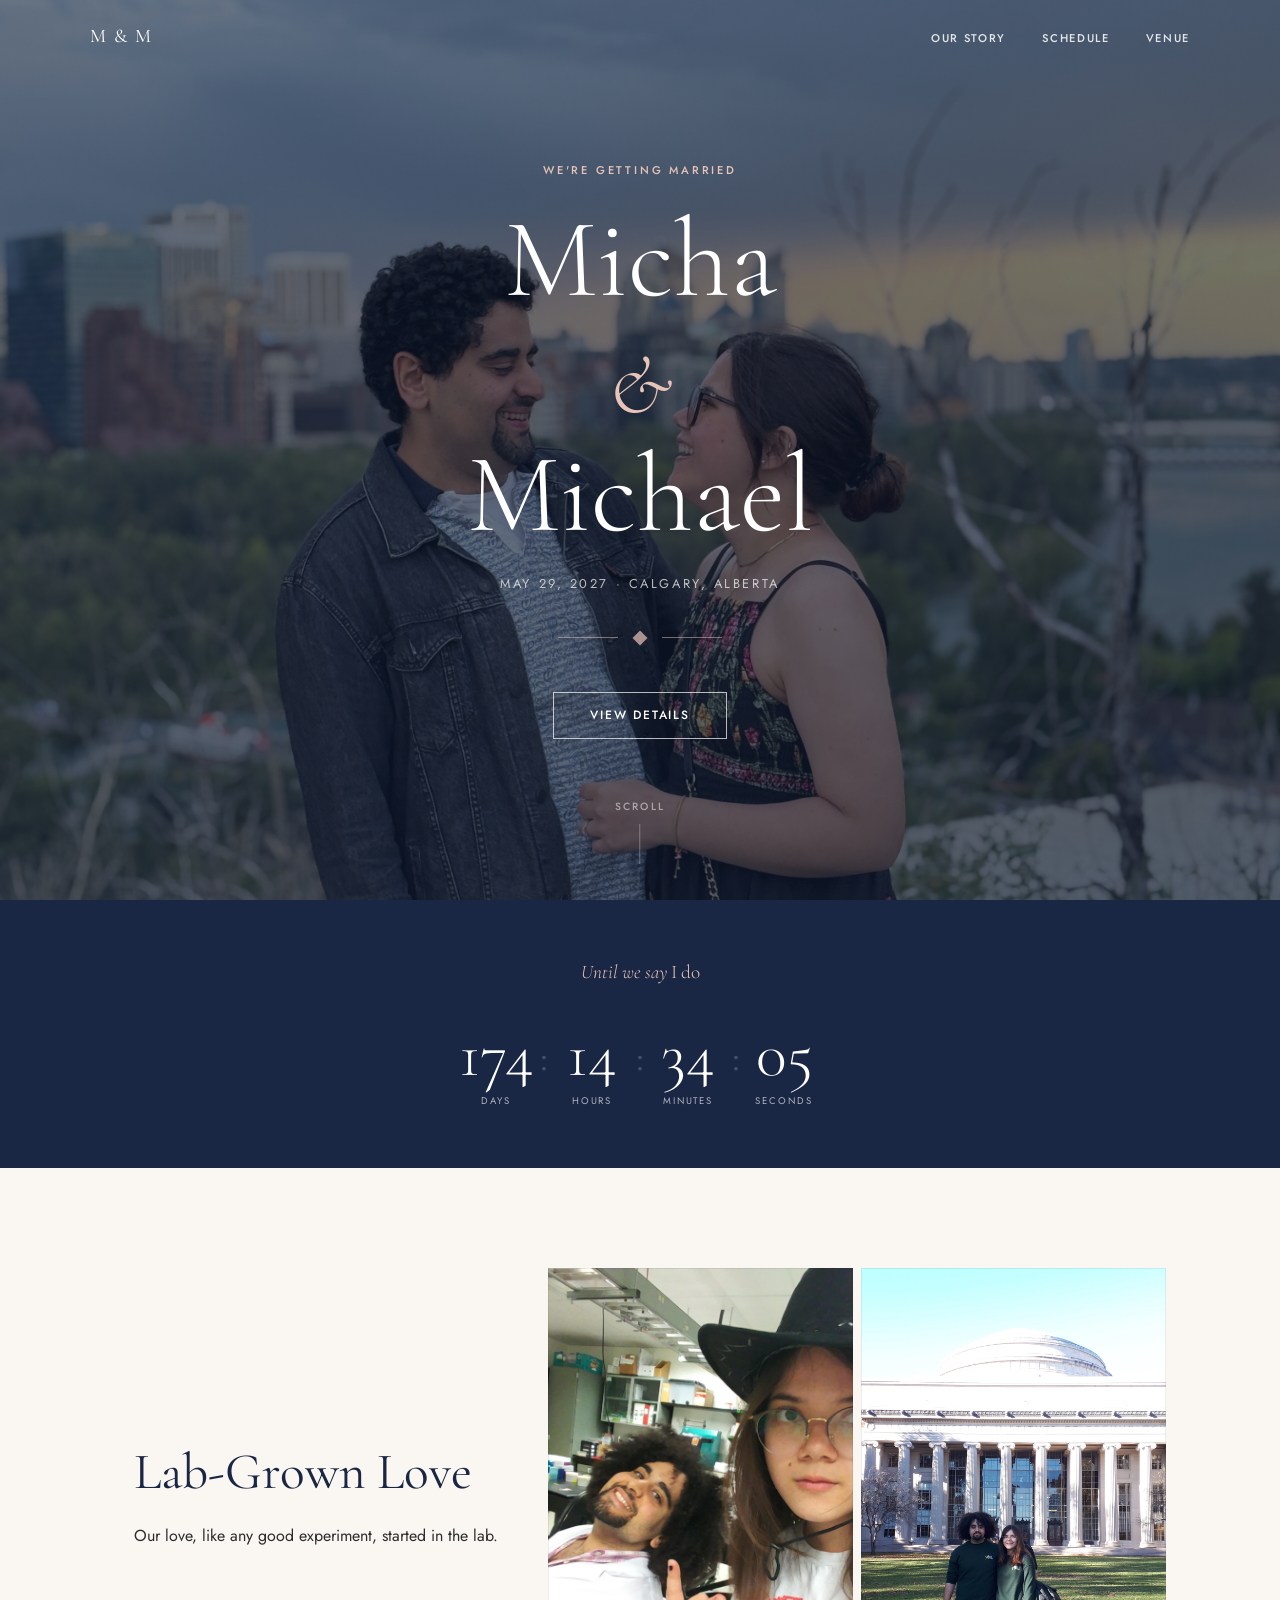
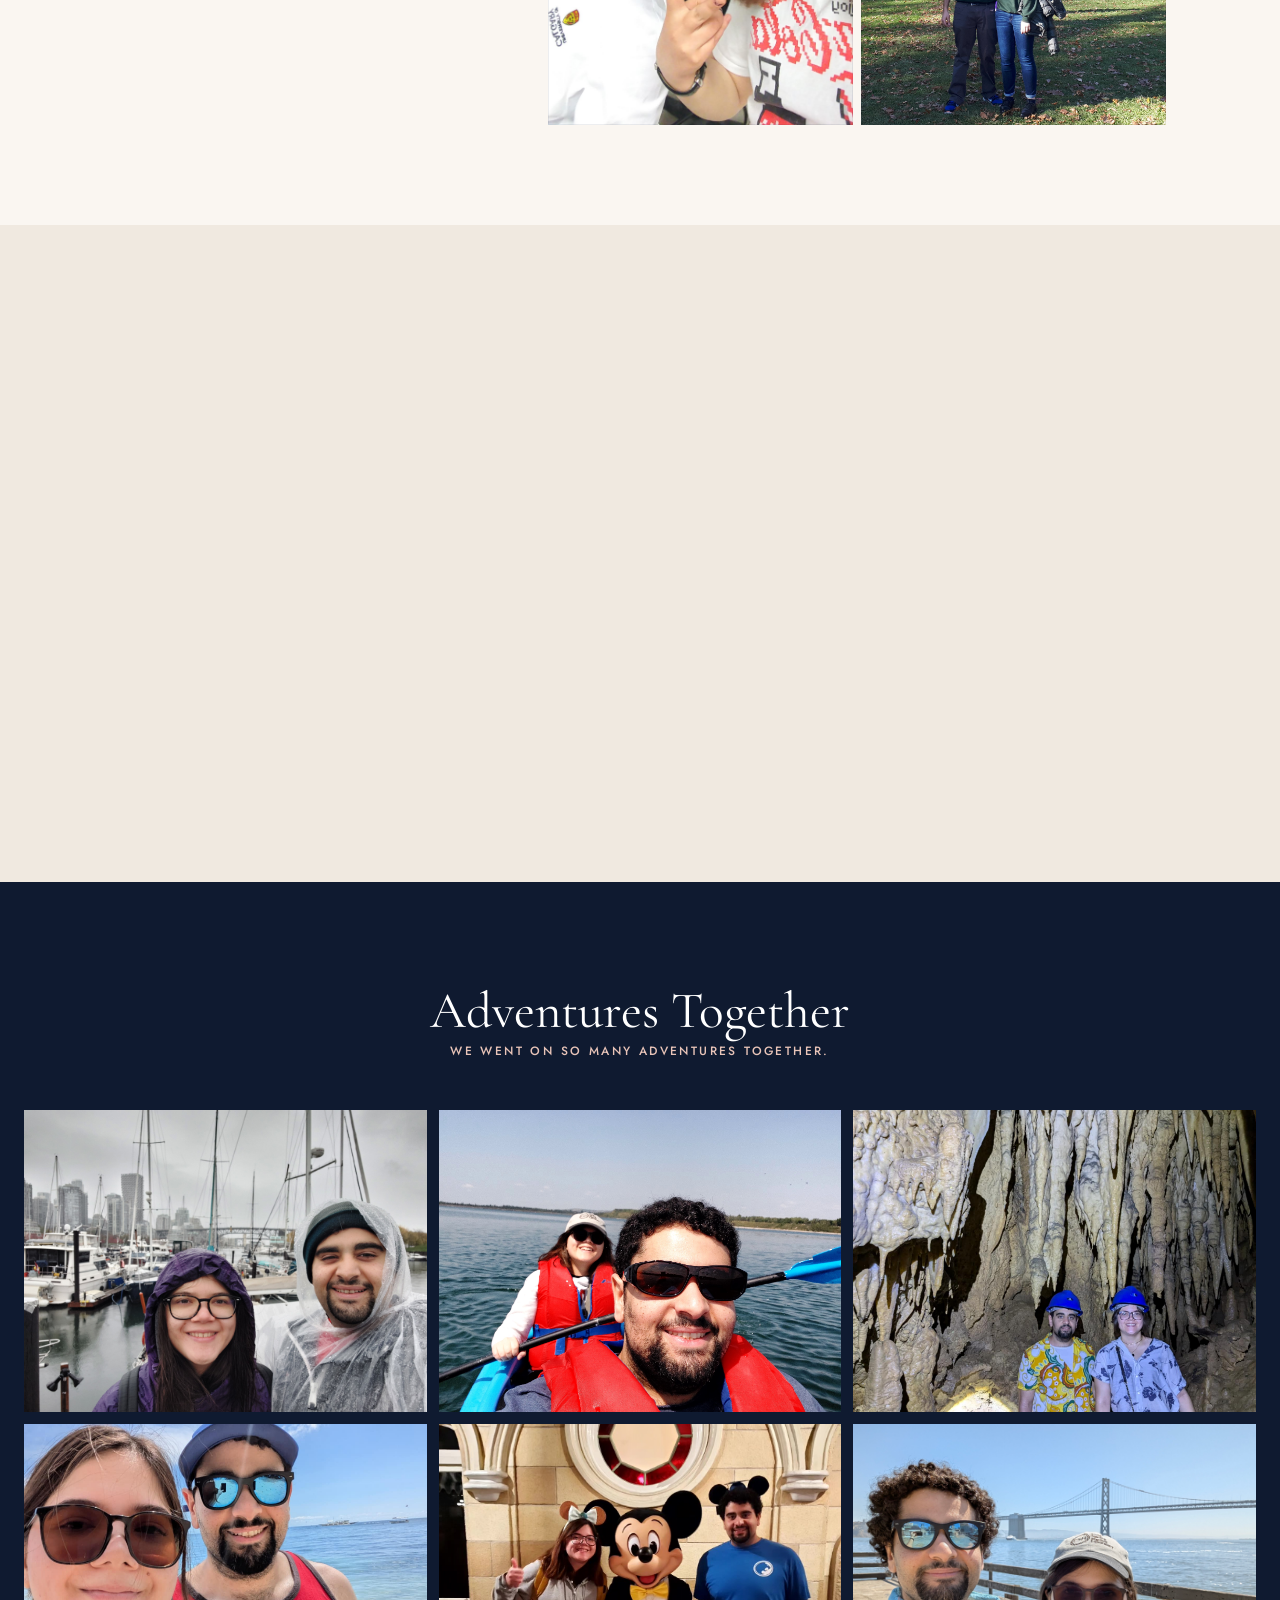
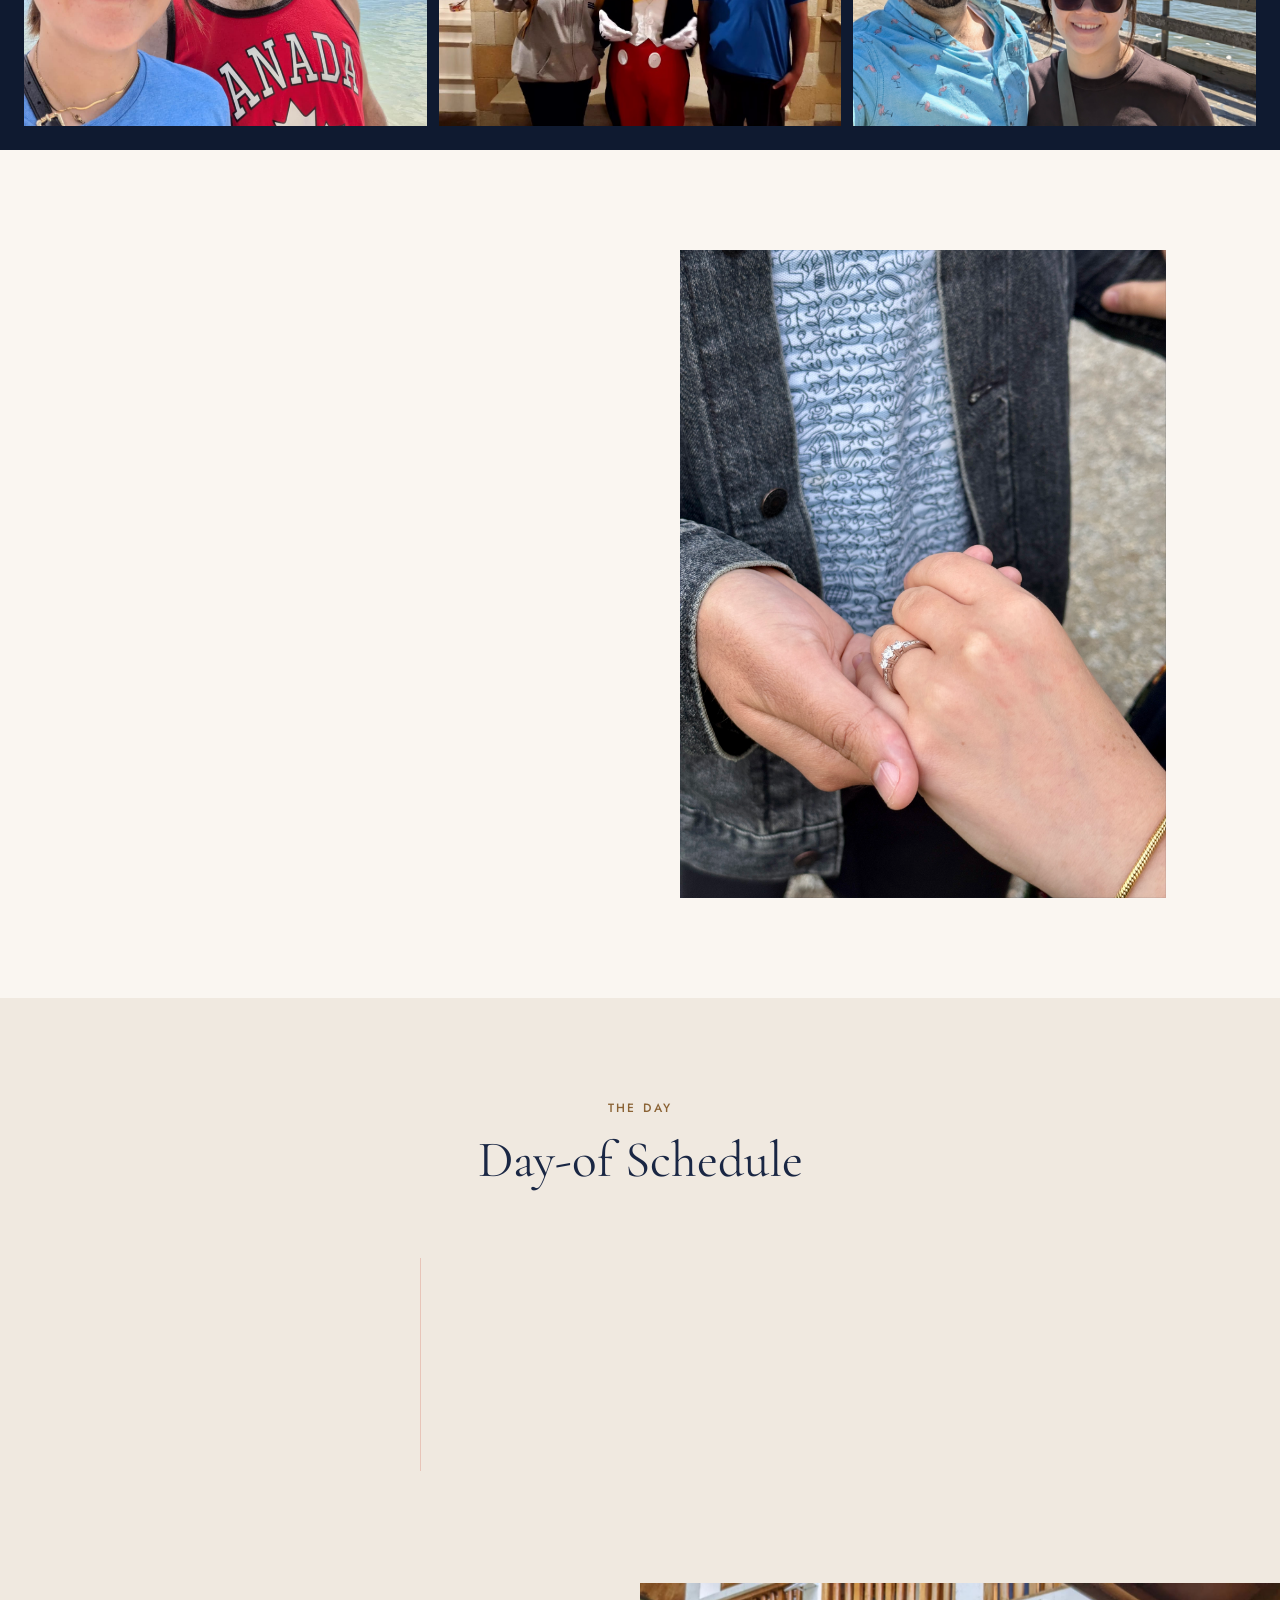
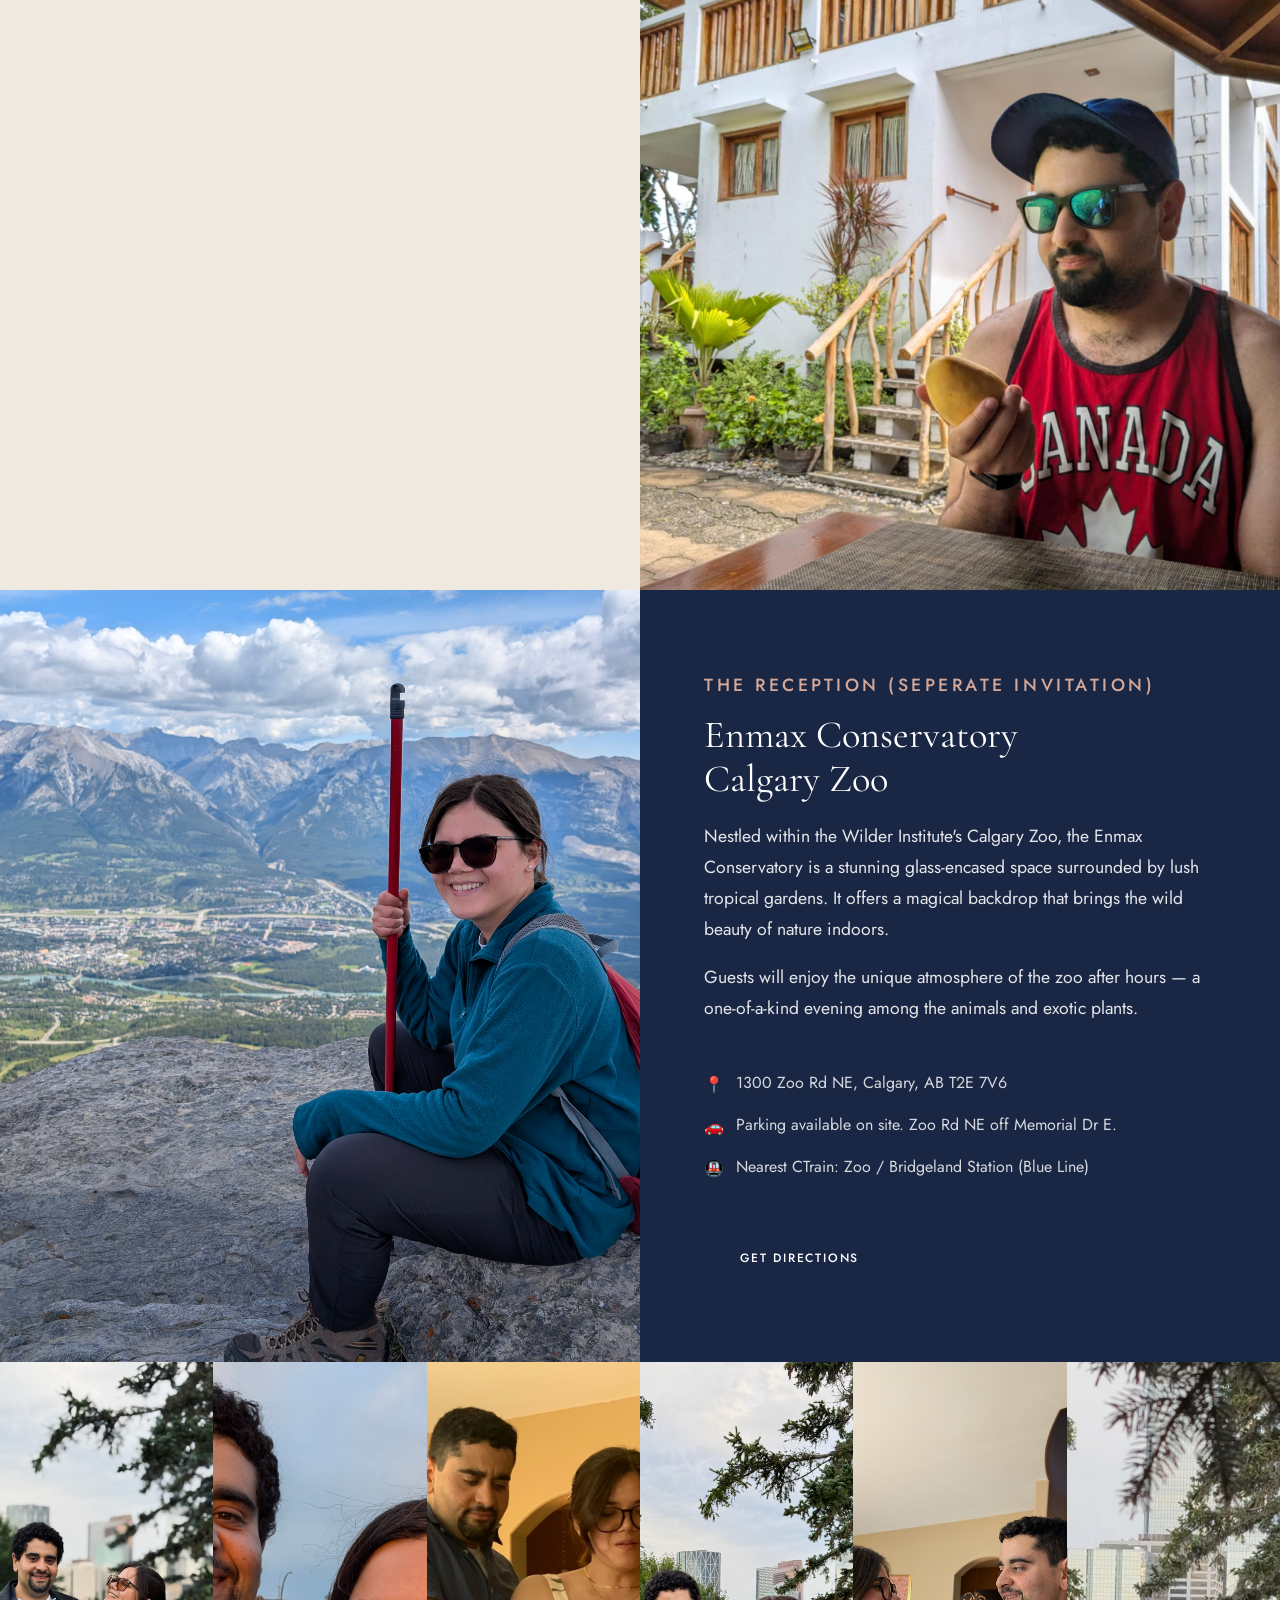
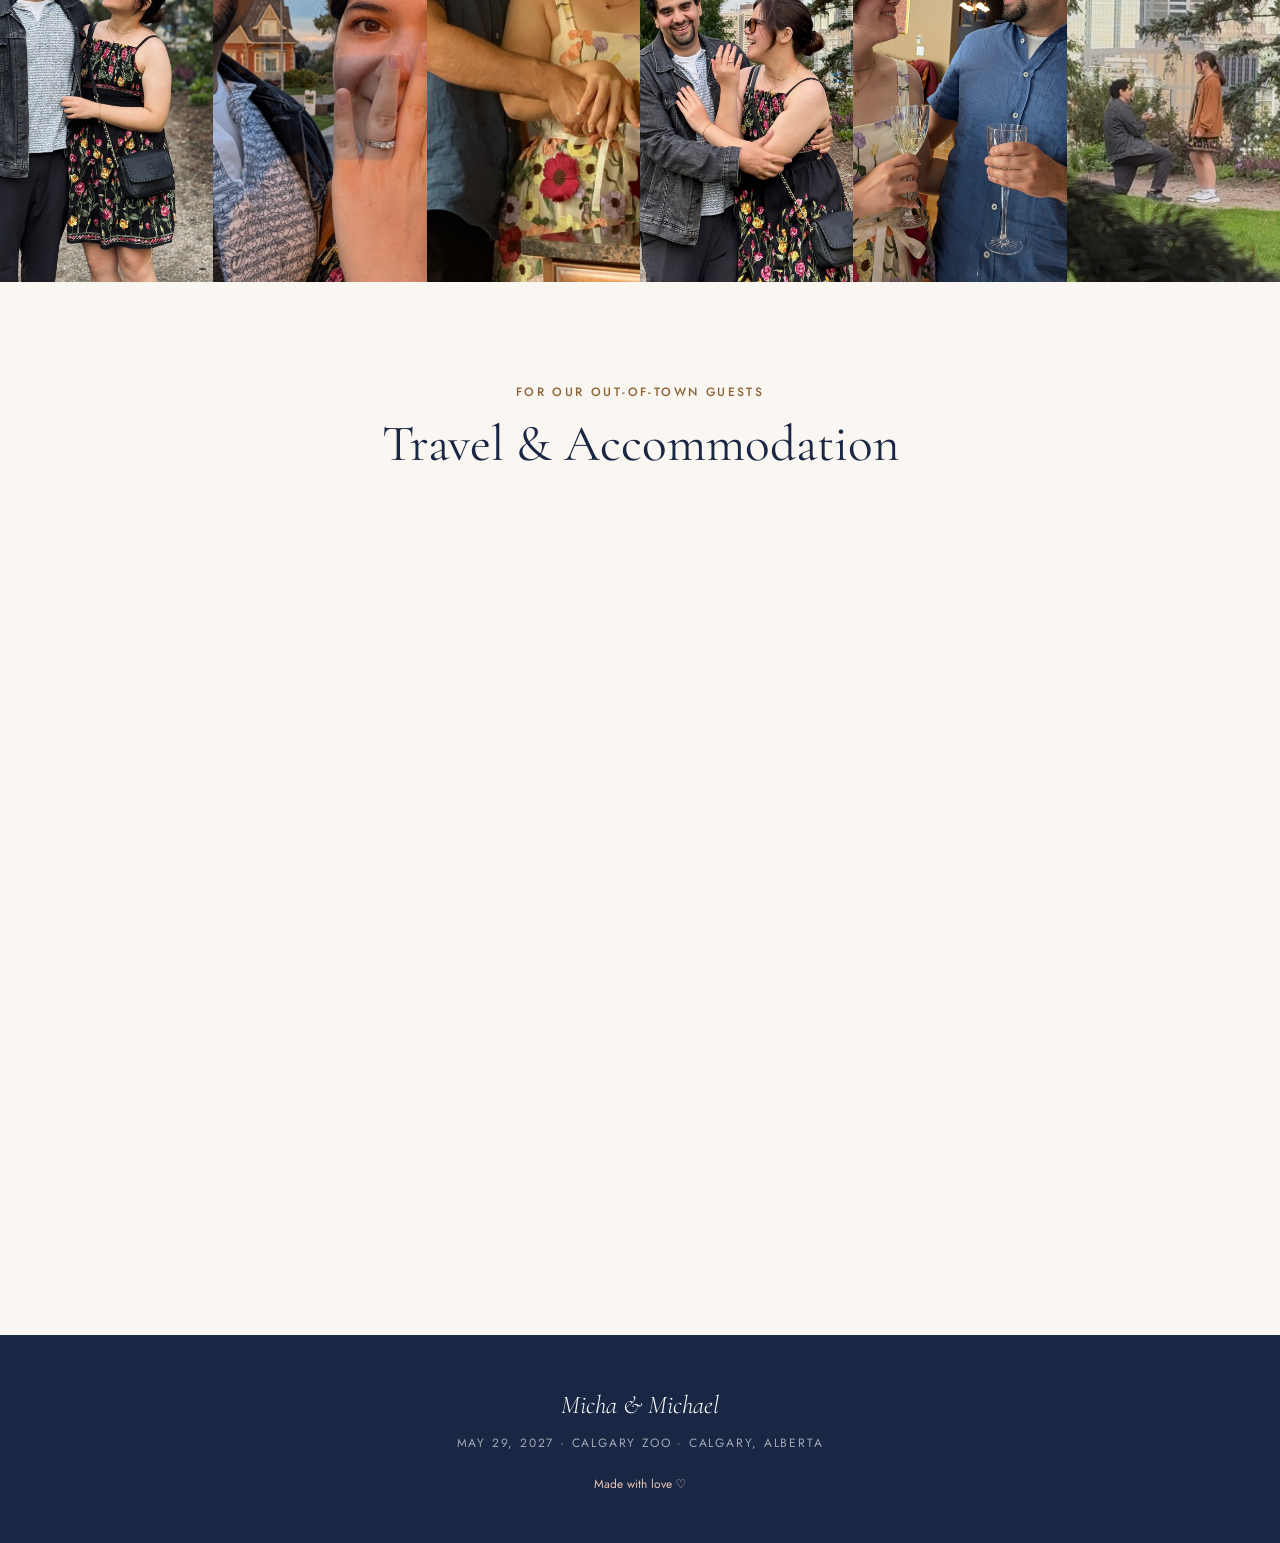
==== commit 72c4d610: "added style and stuff" ====
--- a/index.html
+++ b/index.html
@@ -3,7 +3,7 @@
 <head>
   <meta charset="UTF-8" />
   <meta name="viewport" content="width=device-width, initial-scale=1.0" />
-  <title>Michaella & Michael — May 29, 2027</title>
+  <title>Micha & Michael — May 29, 2027</title>
   <link rel="preconnect" href="https://fonts.googleapis.com" />
   <link rel="preconnect" href="https://fonts.gstatic.com" crossorigin />
   <link href="https://fonts.googleapis.com/css2?family=Cormorant+Garamond:ital,wght@0,300;0,400;0,500;1,300;1,400&family=Jost:wght@300;400;500&display=swap" rel="stylesheet" />
@@ -17,7 +17,6 @@
       <span class="nav-monogram">M & M</span>
       <ul class="nav-links">
         <li><a href="#story">Our Story</a></li>
-        <li><a href="#details">Details</a></li>
         <li><a href="#schedule">Schedule</a></li>
         <li><a href="#venue">Venue</a></li>
       </ul>
@@ -30,7 +29,6 @@
     <button class="mobile-close" aria-label="Close menu">&#10005;</button>
     <ul>
       <li><a href="#story">Our Story</a></li>
-      <li><a href="#details">Details</a></li>
       <li><a href="#schedule">Schedule</a></li>
       <li><a href="#venue">Venue</a></li>
     </ul>
@@ -39,17 +37,17 @@
   <!-- HERO -->
   <section id="hero">
     <div class="hero-bg">
-      <img src="images/IMG_2274.JPG" alt="Michaella and Michael" />
+      <img src="images/IMG_2274.JPG" alt="Micha and Michael" />
     </div>
     <div class="hero-overlay"></div>
     <div class="hero-content">
       <p class="hero-eyebrow">We're getting married</p>
-      <h1 class="hero-names">Michaella<br /><span class="amp">&</span><br />Michael</h1>
+      <h1 class="hero-names">Micha<br /><span class="amp">&</span><br />Michael</h1>
       <p class="hero-date">May 29, 2027 · Calgary, Alberta</p>
       <div class="hero-divider">
         <span></span><svg viewBox="0 0 24 24" fill="none" xmlns="http://www.w3.org/2000/svg"><path d="M12 3 L21 12 L12 21 L3 12 Z" fill="currentColor"/></svg><span></span>
       </div>
-      <a href="#details" class="btn-outline">View Details</a>
+      <a href="#schedule" class="btn-outline">View Details</a>
     </div>
     <div class="hero-scroll">
       <span>Scroll</span>
@@ -75,88 +73,68 @@
 
   <!-- OUR STORY -->
   <section id="story">
-    <div class="story-header">
-      <p class="eyebrow center">Michaella &amp; Michael</p>
-      <h2 class="center">Our Story</h2>
-    </div>
-    <div class="story-band">
+
+    <div class="story-band story-band--multi">
       <div class="section-inner story-inner">
         <div class="story-text">
           <h2>Lab-Grown Love</h2>
           <p>
             Our love, like any good experiment, started in the lab.
           </p>
-          <p class="story-sig">— Michaella & Michael</p>
-        </div>
-        <div class="story-image">
-          <img src="images/gallery/20190731_171003.jpg" alt="Michaella and Michael together" />
-        </div>
-
-      </div>
-    </div>
-        <div class="story-band alt">
+        </div>
+        <div class="story-images multi">
+          <div class="story-image"><img src="images/LabLove/20190731_171003.jpg" alt="Micha and Michael together" /></div>
+          <div class="story-image"><img src="images/LabLove/20191102_145530.jpg" alt="Micha and Michael together" /></div>
+        </div>
+
+      </div>
+    </div>
+        <div class="story-band alt story-band--multi">
       <div class="section-inner story-inner">
 
-        <div class="story-image">
-          <img src="images/gallery/20190731_171003.jpg" alt="Michaella and Michael together" />
+        <div class="story-images multi">
+          <div class="story-image"><img src="images/Far and Wide/Screenshot_20210808-220842_Messenger.jpg" alt="Micha and Michael together" /></div>
+          <div class="story-image"><img src="images/Far and Wide/Screenshot_20210808-221040_Messenger.jpg" alt="Micha and Michael together" /></div>
         </div>
         <div class="story-text">
           <h2>Far and Wide</h2>
           <p>
-            Our love, like any good experiment, started in the lab.
+            Even though we spent a lot of time doing long-distance...
           </p>
-          <p class="story-sig">— Michaella & Michael</p>
         </div>
       </div>
   </div>
+  <!-- FAR AND WIDE PHOTOS -->
+  <section id="adventures">
+    <div class="section-inner adventures-header">
+      <h2 class="center">Adventures Together</h2>
+      <p class="eyebrow center">We went on so many adventures together.</p>
+    </div>
+    <div class="adventures-grid">
+      <div class="adv-item"><img src="images/adventures together/20211016_125259.jpg" alt="Micha and Michael" /></div>
+      <div class="adv-item"><img src="images/adventures together/20240805_131034.jpg" alt="Micha and Michael" /></div>
+      <div class="adv-item"><img src="images/adventures together/bfb4d5c4-9666-4f01-9d2d-2e9e54d51315.jpg" alt="Micha and Michael" /></div>
+      <div class="adv-item"><img src="images/adventures together/c4f415c9-bba3-4f18-a8d9-7c00e29c751a.jpg" alt="Micha and Michael" /></div>
+      <div class="adv-item"><img src="images/adventures together/IMG_20240519_234214_234_(1).jpg" alt="Micha and Michael" /></div>
+      <div class="adv-item"><img src="images/adventures together/PXL_20250509_175120164.jpg" alt="Micha and Michael" /></div>
+    </div>
+  </section>
+
     <div class="story-band">
       <div class="section-inner story-inner">
         <div class="story-text">
           <h2>Tying the Knot</h2>
-          <p>After many years together filled with adventure, laughter and challenges we have decided to get married and start our life together. There are so many people who have been a part
+          <p>After many years together filled with adventure, laughter and challenges we have decided to embark on our greatest journey yet: Getting married.</p>
+            <p>
+            There are so many people who have been a part
             of our love story and we would love to celebrate this special day with all of you.
           </p>
-          <p class="story-sig">— Michaella & Michael</p>
+          <p class="story-sig">— Micha & Michael</p>
         </div>
         <div class="story-image">
-          <img src="images/IMG_2263.JPG" alt="Michaella and Michael together" />
-        </div>
-      </div>
-    </div>
-  </section>
-
-  <!-- DETAILS -->
-  <section id="details">
-    <div class="section-inner">
-      <p class="eyebrow center">Event Details</p>
-      <h2 class="center">Save the Date</h2>
-      <div class="details-grid">
-        <div class="detail-card">
-          <div class="detail-icon">⛪</div>
-          <h3>Ceremony</h3>
-          <p class="detail-where">St. Minas Church</p>
-          <p>Saturday, May 29, 2027</p>
-          <p>1:30 PM</p>
-        </div>
-        <div class="detail-card">
-          <div class="detail-icon">🦒</div>
-          <h3>Reception</h3>
-          <p class="detail-where">Enmax Conservatory<br />Calgary Zoo</p>
-          <p>Saturday, May 29, 2027</p>
-          <p>5:00 PM – Late</p>
-          <p class="detail-note">By separate invitation</p>
-          <p class="detail-note">1300 Zoo Rd NE, Calgary, AB</p>
-        </div>
-        <div class="detail-card">
-          <div class="detail-icon">👔</div>
-          <h3>Dress Code</h3>
-          <p class="detail-where">Formal Attire</p>
-          <p>Black tie optional</p>
-          <p>Colours: Navy &amp; Blush</p>
-          <p class="detail-note">Comfortable shoes recommended — it's a zoo!</p>
-        </div>
-      </div>
-      <p class="details-notice">Your invitation will specify which events you are joining us for. Not all guests are invited to both the ceremony and reception.</p>
+          <img src="images/IMG_2263.JPG" alt="Micha and Michael together" />
+        </div>
+      </div>
     </div>
   </section>
 
@@ -198,7 +176,7 @@
         <div class="venue-details">
           <div class="venue-detail-row">
             <span class="vdr-icon">📍</span>
-            <span>St. Minas Church, Calgary, AB</span>
+            <span>St. Mina Coptic Orthodox Church, Calgary, AB</span>
           </div>
           <div class="venue-detail-row">
             <span class="vdr-icon">🕐</span>
@@ -216,7 +194,7 @@
         <img src="images/gallery/PXL_20250809_180601329.jpg" alt="Enmax Conservatory at Calgary Zoo" />
       </div>
       <div class="venue-text">
-        <p class="eyebrow">The Reception</p>
+        <p class="eyebrow">The Reception (Seperate Invitation)</p>
         <h2>Enmax Conservatory<br />Calgary Zoo</h2>
         <p>Nestled within the Wilder Institute's Calgary Zoo, the Enmax Conservatory is a stunning glass-encased space surrounded by lush tropical gardens. It offers a magical backdrop that brings the wild beauty of nature indoors.</p>
         <p>Guests will enjoy the unique atmosphere of the zoo after hours — a one-of-a-kind evening among the animals and exotic plants.</p>
@@ -242,12 +220,12 @@
   <!-- GALLERY STRIP -->
   <section id="gallery">
     <div class="gallery-strip">
-      <div class="gallery-item"><img src="images/gallery/IMG_2283.PNG.jpg" alt="Michaella and Michael" /></div>
-      <div class="gallery-item"><img src="images/gallery/36df0dfd-2165-4fad-b955-b2f9f661a618.jpg" alt="Michaella and Michael" /></div>
-      <div class="gallery-item"><img src="images/gallery/20240624_203812.jpg" alt="Michaella and Michael" /></div>
-      <div class="gallery-item"><img src="images/gallery/IMG_20240519_234214_234_(1).jpg" alt="Michaella and Michael" /></div>
-      <div class="gallery-item"><img src="images/gallery/IMG_20240519_234214_111_(1).jpg" alt="Michaella and Michael" /></div>
-      <div class="gallery-item"><img src="images/gallery/PXL_20250824_235909385.jpg" alt="Michaella and Michael" /></div>
+      <div class="gallery-item"><img src="images/endGallery/0.JPG" alt="Micha and Michael" /></div>
+      <div class="gallery-item"><img src="images/endGallery/1.jpg" alt="Micha and Michael" /></div>
+      <div class="gallery-item"><img src="images/endGallery/2.jpg" alt="Micha and Michael" /></div>
+      <div class="gallery-item"><img src="images/endGallery/3.JPG" alt="Micha and Michael" /></div>
+      <div class="gallery-item"><img src="images/endGallery/4.jpg" alt="Micha and Michael" /></div>
+      <div class="gallery-item"><img src="images/endGallery/5.jpg" alt="Micha and Michael" /></div>
     </div>
   </section>
 
@@ -260,22 +238,38 @@
         <div class="travel-card">
           <div class="travel-icon">✈️</div>
           <h3>Getting Here</h3>
-          <p>Calgary International Airport (YYC) is approximately 20 minutes from the venue by car or rideshare. Direct flights are available from most major Canadian cities.</p>
+          <p><a class="travel-link" href="https://www.yyc.com" target="_blank" rel="noopener noreferrer">Calgary International Airport (YYC)</a> is approximately 20 minutes from the venue by car or rideshare. Direct flights are available from most major Canadian cities.</p>
+          <a class="travel-link" href="https://www.uber.com" target="_blank" rel="noopener noreferrer">Book a rideshare →</a>
         </div>
         <div class="travel-card">
           <div class="travel-icon">🏨</div>
           <h3>Where to Stay</h3>
           <p>Several hotels are conveniently located near the Calgary Zoo and downtown Calgary. We recommend booking early as May is a popular time to visit.</p>
           <ul class="hotel-list">
-            <li>Hotel Arts, Calgary</li>
-            <li>Marriott Downtown</li>
-            <li>Hampton Inn Calgary University NW</li>
+            <li><a href="https://www.hotelarts.ca" target="_blank" rel="noopener noreferrer">Hotel Arts, Calgary</a></li>
+            <li><a href="https://www.google.com/maps/search/Calgary+Marriott+Downtown+Hotel" target="_blank" rel="noopener noreferrer">Marriott Downtown</a></li>
+            <li><a href="https://www.google.com/maps/search/Hampton+Inn+Calgary+University+NW" target="_blank" rel="noopener noreferrer">Hampton Inn Calgary University NW</a></li>
           </ul>
         </div>
         <div class="travel-card">
           <div class="travel-icon">🌿</div>
           <h3>Explore Calgary</h3>
-          <p>Late May is a beautiful time in Calgary. Consider exploring Prince's Island Park, the Bow River pathway, or the vibrant 17th Avenue district during your stay.</p>
+          <p>Late May is a beautiful time in Calgary. A few highlights worth exploring during your stay:</p>
+          <ul class="explore-list">
+            <li><a href="https://www.google.com/maps/search/Prince's+Island+Park+Calgary" target="_blank" rel="noopener noreferrer">Prince's Island Park</a></li>
+            <li><a href="https://www.google.com/maps/search/Bow+River+Pathway+Calgary" target="_blank" rel="noopener noreferrer">Bow River Pathway</a></li>
+            <li><a href="https://www.google.com/maps/search/17th+Avenue+Calgary" target="_blank" rel="noopener noreferrer">17th Avenue District</a></li>
+          </ul>
+        </div>
+        <div class="travel-card">
+          <div class="travel-icon">🍽️</div>
+          <h3>Our Favourite Spots</h3>
+          <p>A few places we love in Calgary — worth a visit while you're in town:</p>
+          <ul class="explore-list">
+            <li><a href="https://www.google.com/maps/search/Hayden+Block+Calgary" target="_blank" rel="noopener noreferrer">Hayden Block</a></li>
+            <li><a href="https://www.google.com/maps/search/Made+by+Marcus+Calgary" target="_blank" rel="noopener noreferrer">Made by Marcus</a></li>
+            <li><a href="https://www.google.com/maps/search/Butterblock+Calgary" target="_blank" rel="noopener noreferrer">Butterblock</a></li>
+          </ul>
         </div>
       </div>
     </div>
@@ -284,7 +278,7 @@
   <!-- FOOTER -->
   <footer id="footer">
     <div class="footer-inner">
-      <p class="footer-names">Michaella &amp; Michael</p>
+      <p class="footer-names">Micha &amp; Michael</p>
       <p class="footer-date">May 29, 2027 · Calgary Zoo · Calgary, Alberta</p>
       <p class="footer-love">Made with love ♡</p>
     </div>
--- a/style.css
+++ b/style.css
@@ -34,9 +34,10 @@
 body {
   font-family: var(--font-body);
   font-weight: 400;
+  font-size: 17px;
   color: var(--text);
   background: var(--cream);
-  line-height: 1.7;
+  line-height: 1.75;
   overflow-x: hidden;
 }
 
@@ -314,6 +315,12 @@
   position: absolute; inset: 0;
   box-shadow: inset 0 0 0 1px rgba(26,39,68,0.08);
 }
+.story-images { display: grid; grid-template-columns: 1fr; gap: 6px; }
+.story-images.multi { grid-template-columns: 1fr 1fr; gap: 8px; }
+.story-images.multi .story-image { aspect-ratio: 2/3; }
+.story-band--multi .story-inner { gap: 48px; padding-top: 100px; padding-bottom: 100px; }
+.story-band--multi:not(.alt) .story-inner { grid-template-columns: 1fr 1.6fr; }
+.story-band--multi.alt .story-inner { grid-template-columns: 1.6fr 1fr; }
 .story-text { padding-left: 20px; }
 .story-text h2 { margin-bottom: 20px; }
 .story-text p { color: var(--text); font-size: 1rem; }
@@ -372,7 +379,7 @@
 .tl-item.last { margin-bottom: 0; }
 .tl-time {
   text-align: right; padding-top: 2px;
-  font-size: 0.75rem; font-weight: 500; letter-spacing: 0.05em;
+  font-size: 0.95rem; font-weight: 500; letter-spacing: 0.05em;
   color: var(--gold);
 }
 .tl-dot {
@@ -383,8 +390,8 @@
   flex-shrink: 0;
 }
 .tl-content { padding-bottom: 8px; }
-.tl-content h4 { font-size: 1.05rem; }
-.tl-content p { font-size: 0.88rem; color: var(--text); }
+.tl-content h4 { font-size: 1.3rem; }
+.tl-content p { font-size: 1.05rem; color: var(--text); }
 
 /* ── VENUE ────────────────────────────────────────────────── */
 #venue { background: var(--cream-dark); }
@@ -397,34 +404,54 @@
 }
 .venue-text .eyebrow { color: var(--blush-deep); }
 .venue-text h2 { color: var(--white); margin-bottom: 20px; font-size: clamp(1.6rem, 3vw, 2.4rem); }
-.venue-text p { color: rgba(255,255,255,0.88); font-size: 0.95rem; }
+.venue-text p { color: rgba(255,255,255,0.88); font-size: 1.1rem; }
 .venue-details { margin: 28px 0; display: flex; flex-direction: column; gap: 12px; }
 .venue-detail-row { display: flex; gap: 12px; align-items: flex-start; }
 .vdr-icon { flex-shrink: 0; font-size: 1rem; margin-top: 2px; }
-.venue-detail-row span:last-child { font-size: 0.85rem; color: rgba(255,255,255,0.82); }
+.venue-detail-row span:last-child { font-size: 1rem; color: rgba(255,255,255,0.82); }
 
 /* ── GALLERY STRIP ────────────────────────────────────────── */
 #gallery { background: var(--navy-deep); }
-.gallery-strip { display: grid; grid-template-columns: repeat(6, 1fr); height: 480px; }
+.gallery-strip { display: grid; grid-template-columns: repeat(6, 1fr); height: 520px; }
 .gallery-item { overflow: hidden; cursor: pointer; }
 .gallery-item .img-placeholder { height: 100%; border: none; background: rgba(255,255,255,0.04); color: rgba(255,255,255,0.3); border-right: 1px solid rgba(255,255,255,0.06); }
 .gallery-item img { transition: transform 0.6s ease; }
 .gallery-item:hover img { transform: scale(1.04); }
 
+/* ── ADVENTURES PHOTOS ────────────────────────────────────── */
+#adventures { background: var(--navy-deep); }
+.adventures-header { padding-bottom: 48px; }
+#adventures h2 { color: var(--white); margin-bottom: 0; }
+#adventures .eyebrow { color: var(--blush); }
+.adventures-grid { display: grid; grid-template-columns: repeat(3, 1fr); gap: 12px; padding: 0 24px 24px; }
+.adv-item { overflow: hidden; aspect-ratio: 4/3; max-height: 460px; }
+.adv-item img { width: 100%; height: 100%; object-fit: cover; display: block; transition: transform 0.6s ease; }
+.adv-item:hover img { transform: scale(1.04); }
+@media (max-width: 560px) { .adventures-grid { grid-template-columns: repeat(2, 1fr); } }
+
 /* ── TRAVEL ───────────────────────────────────────────────── */
 #travel { background: var(--cream); }
 #travel h2 { margin-bottom: 48px; }
-.travel-grid { display: grid; grid-template-columns: repeat(3, 1fr); gap: 24px; }
+.travel-grid { display: grid; grid-template-columns: repeat(2, 1fr); gap: 24px; }
 .travel-card { padding: 36px 28px; background: var(--white); }
 .travel-icon { font-size: 1.8rem; margin-bottom: 14px; }
 .travel-card h3 { font-size: 1.2rem; margin-bottom: 10px; }
-.travel-card p { font-size: 0.88rem; color: var(--text); }
+.travel-card p { font-size: 1rem; color: var(--text); }
 .hotel-list { margin-top: 10px; display: flex; flex-direction: column; gap: 4px; }
 .hotel-list li {
-  font-size: 0.83rem; color: var(--gold);
+  font-size: 0.95rem; color: var(--gold);
   padding-left: 14px; position: relative;
 }
 .hotel-list li::before { content: '—'; position: absolute; left: 0; color: rgba(26,39,68,0.45); }
+.hotel-list li a { color: inherit; text-decoration: underline; text-underline-offset: 2px; }
+.hotel-list li a:hover { opacity: 0.75; }
+.travel-link { display: inline-block; margin-top: 10px; font-size: 0.95rem; color: var(--gold); text-decoration: underline; text-underline-offset: 2px; }
+.travel-link:hover { opacity: 0.75; }
+.explore-list { margin-top: 10px; display: flex; flex-direction: column; gap: 6px; }
+.explore-list li { font-size: 0.95rem; color: var(--text); padding-left: 14px; position: relative; }
+.explore-list li::before { content: '—'; position: absolute; left: 0; color: rgba(26,39,68,0.45); }
+.explore-list li a { color: var(--gold); text-decoration: underline; text-underline-offset: 2px; }
+.explore-list li a:hover { opacity: 0.75; }
 
 /* ── RSVP ─────────────────────────────────────────────────── */
 #rsvp { background: var(--navy-deep); padding: var(--section-pad); }
@@ -485,7 +512,7 @@
 /* ── TIMELINE TAG ─────────────────────────────────────────── */
 .tl-tag {
   display: inline-block;
-  font-size: 0.58rem;
+  font-size: 0.72rem;
   font-weight: 500;
   letter-spacing: 0.12em;
   text-transform: uppercase;
@@ -520,7 +547,10 @@
   .nav-toggle { display: block; }
 
   .story-inner { grid-template-columns: 1fr; gap: 40px; }
+  .story-band--multi .story-inner { padding-top: 48px; padding-bottom: 48px; gap: 32px; }
+  .story-images.multi { grid-template-columns: 1fr 1fr; }
   .story-image { aspect-ratio: 4/3; }
+  .story-images.multi .story-image { aspect-ratio: 4/5; }
   .story-text { padding-left: 0; }
 
   .details-grid { grid-template-columns: 1fr; max-width: 420px; margin: 0 auto; }
@@ -533,7 +563,7 @@
   .venue-image { height: 300px; }
   .venue-text { padding: 56px 36px; }
 
-  .gallery-strip { grid-template-columns: repeat(2, 1fr); height: 400px; }
+  .gallery-strip { grid-template-columns: repeat(3, 1fr); height: 680px; }
 
   .form-row { grid-template-columns: 1fr; }
   .rsvp-form-wrap { padding: 28px 20px; }
@@ -545,7 +575,7 @@
   .countdown-grid { gap: 0; }
   .count-item { min-width: 60px; }
   .count-sep { margin: 0; }
-  .gallery-strip { grid-template-columns: 1fr 1fr; height: 280px; }
+  .gallery-strip { grid-template-columns: repeat(2, 1fr); height: 560px; }
   .timeline::before { left: 60px; }
   .tl-item { grid-template-columns: 60px 18px 1fr; gap: 0 12px; }
   #nav { padding: 16px 20px; }
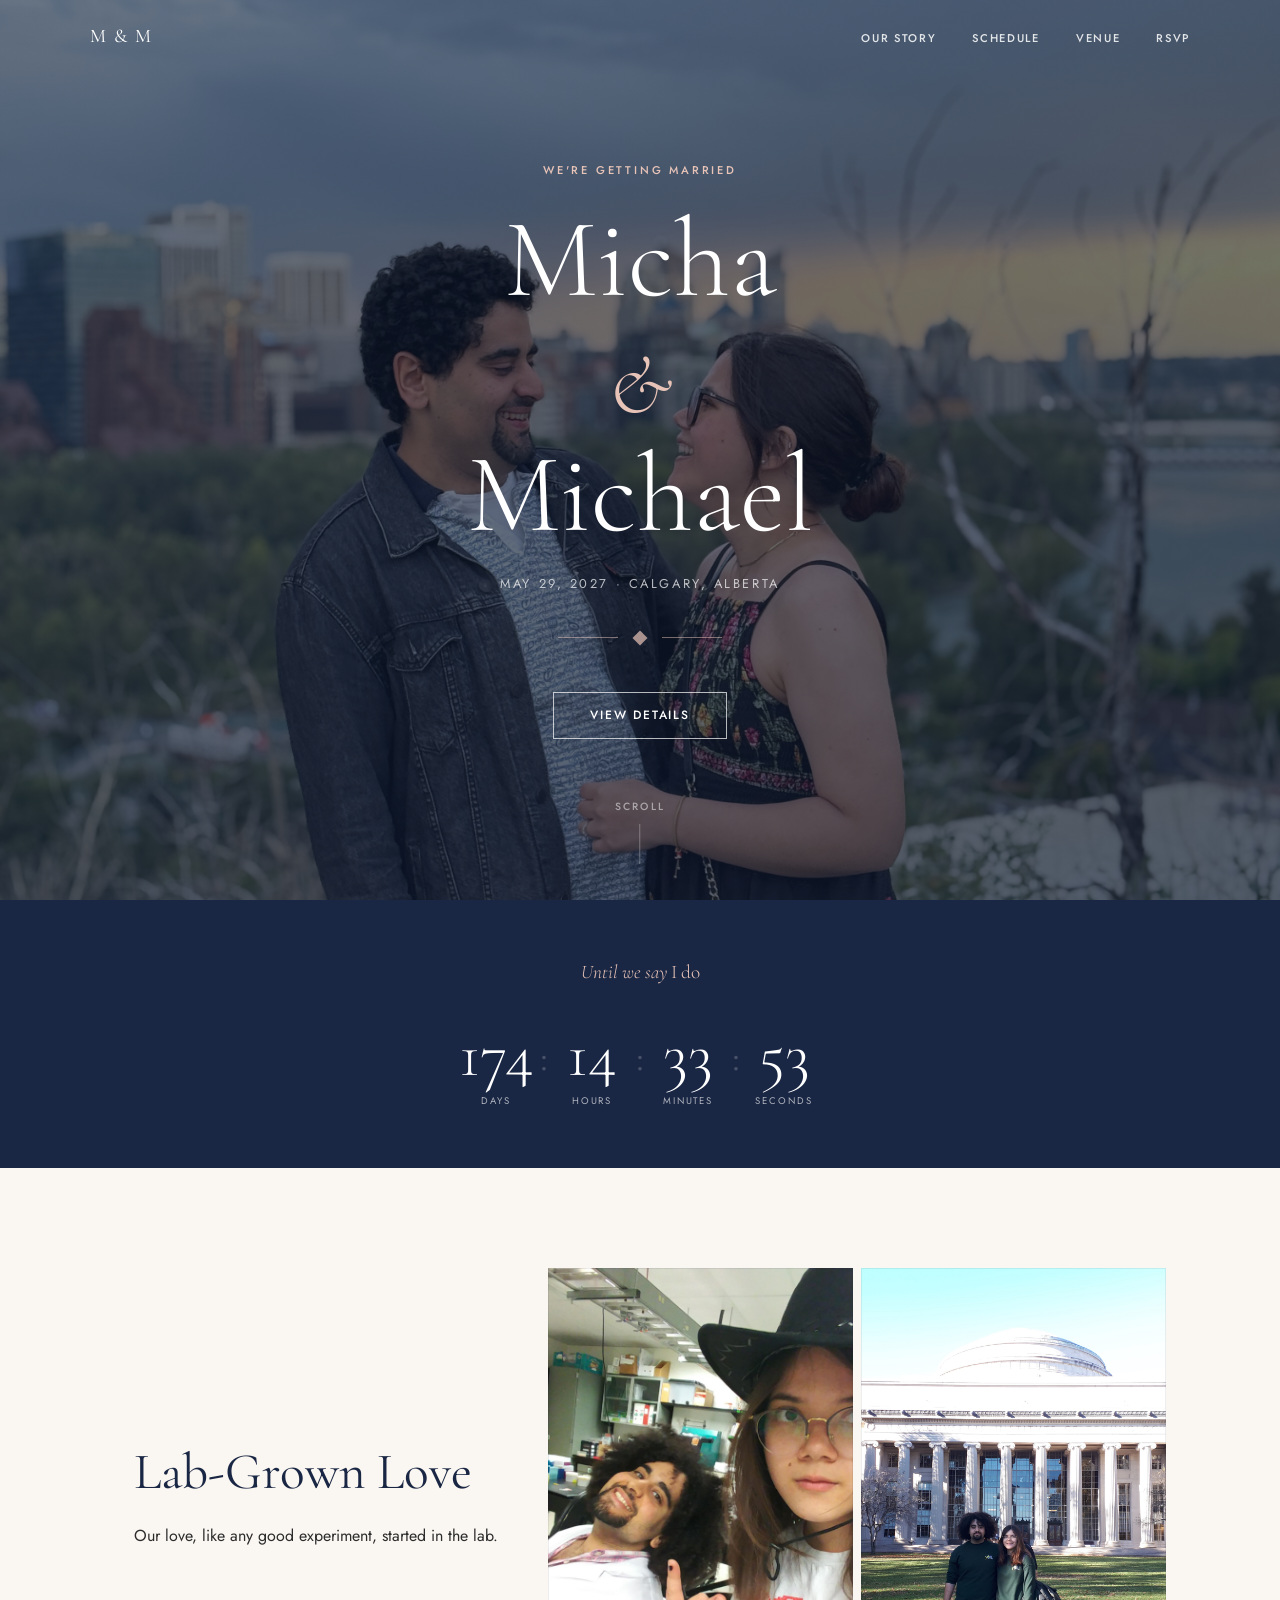
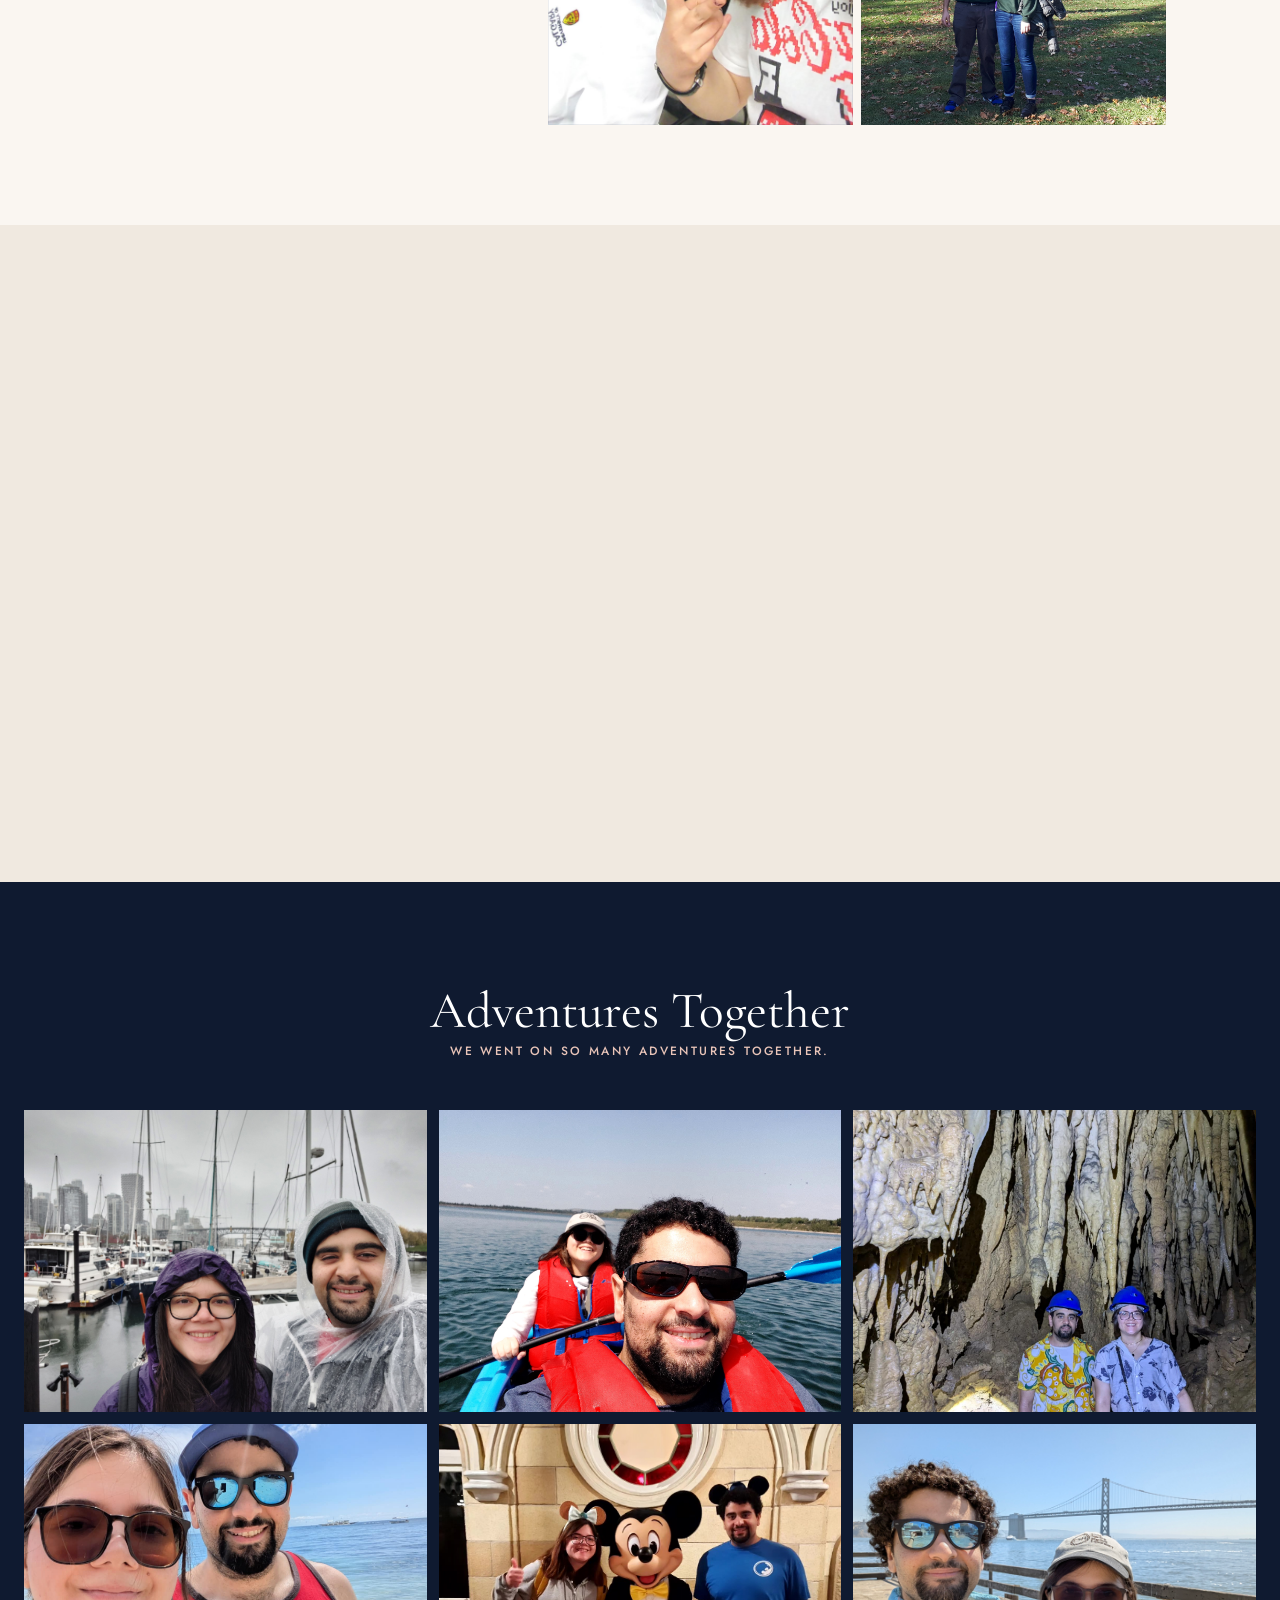
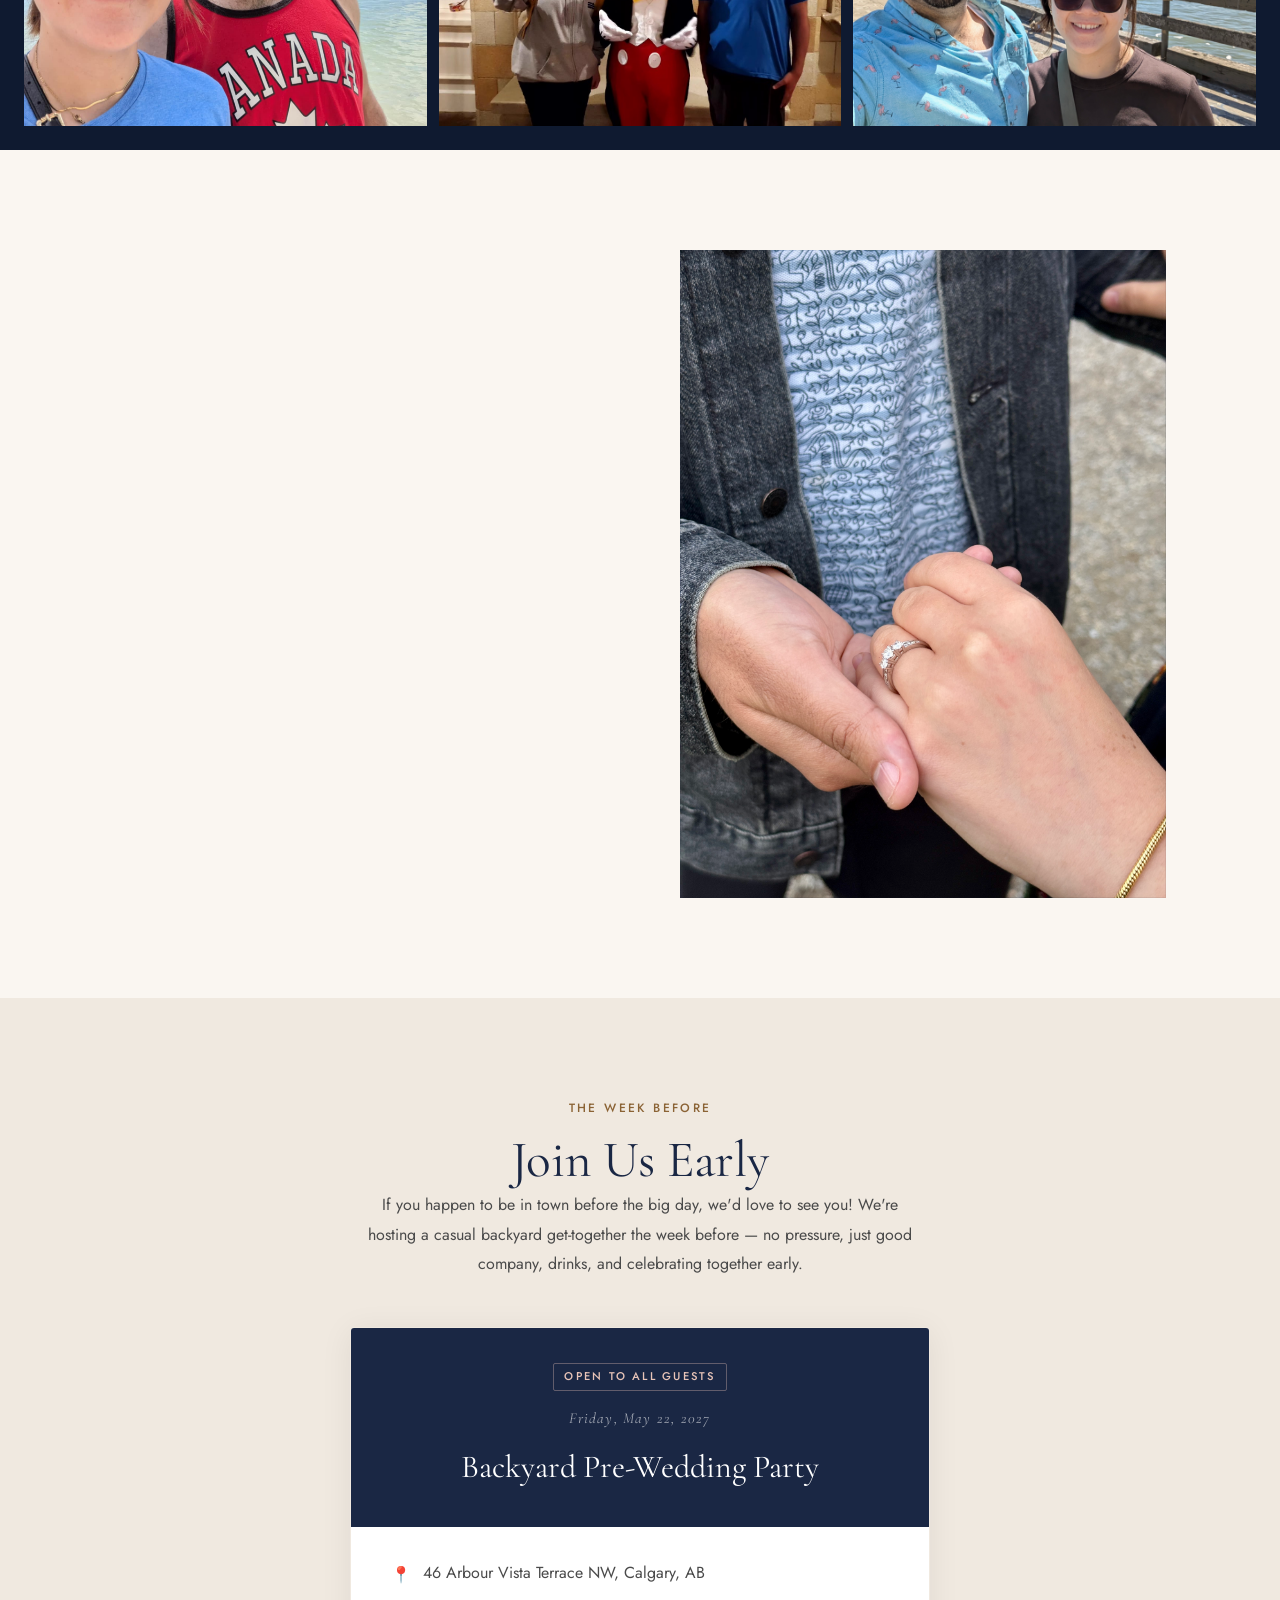
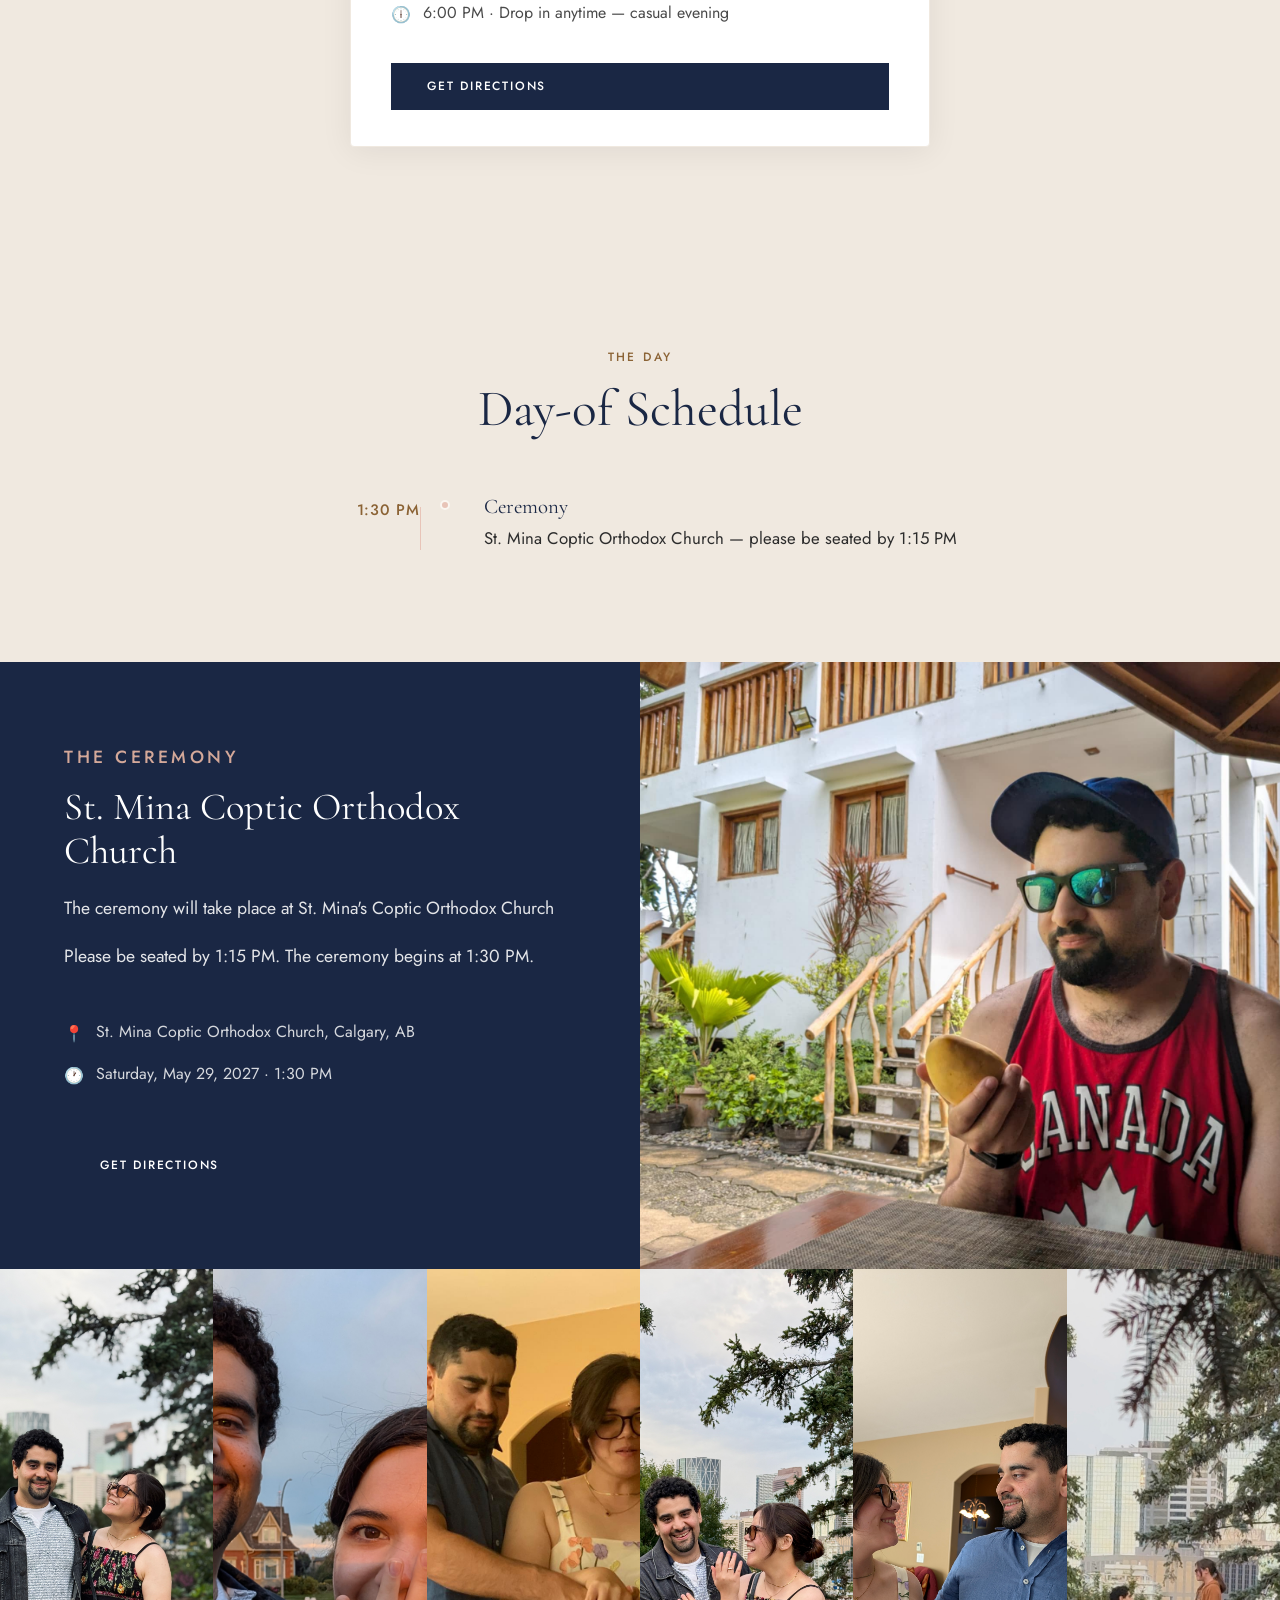
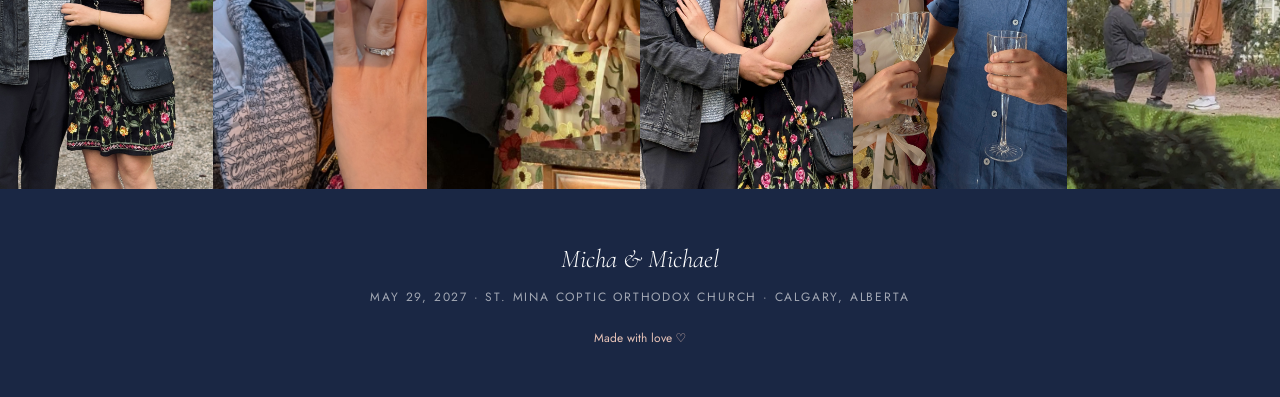
==== commit 24151fbc: "add RSVP page and pre-wedding gathering section" ====
--- a/index.html
+++ b/index.html
@@ -19,6 +19,7 @@
         <li><a href="#story">Our Story</a></li>
         <li><a href="#schedule">Schedule</a></li>
         <li><a href="#venue">Venue</a></li>
+        <li><a href="rsvp.html">RSVP</a></li>
       </ul>
       <button class="nav-toggle" aria-label="Open menu">&#9776;</button>
     </div>
@@ -138,27 +139,45 @@
     </div>
   </section>
 
+  <!-- PRE-WEDDING GATHERING -->
+  <section id="gathering">
+    <div class="section-inner gathering-inner">
+      <p class="eyebrow center">The Week Before</p>
+      <h2 class="center">Join Us Early</h2>
+      <p class="gathering-lead">If you happen to be in town before the big day, we'd love to see you! We're hosting a casual backyard get-together the week before — no pressure, just good company, drinks, and celebrating together early.</p>
+      <div class="gathering-card">
+        <div class="gathering-card-top">
+          <div class="gathering-badge">Open to all guests</div>
+          <div class="gathering-date-line">Friday, May 22, 2027</div>
+          <div class="gathering-title">Backyard Pre-Wedding Party</div>
+        </div>
+        <div class="gathering-card-body">
+          <div class="gathering-detail-row">
+            <span class="g-icon">📍</span>
+            <span>46 Arbour Vista Terrace NW, Calgary, AB</span>
+          </div>
+          <div class="gathering-detail-row">
+            <span class="g-icon">🕕</span>
+            <span>6:00 PM · Drop in anytime — casual evening</span>
+          </div>
+          <a href="https://maps.google.com/?q=46+Arbour+Vista+Terrace+NW+Calgary+AB" target="_blank" rel="noopener" class="btn-primary">Get Directions</a>
+        </div>
+      </div>
+    </div>
+  </section>
+
   <!-- SCHEDULE -->
   <section id="schedule">
     <div class="section-inner">
       <p class="eyebrow center">The Day</p>
       <h2 class="center">Day-of Schedule</h2>
       <div class="timeline">
-        <div class="tl-item">
+        <div class="tl-item last">
           <div class="tl-time">1:30 PM</div>
           <div class="tl-dot"></div>
           <div class="tl-content">
             <h4>Ceremony</h4>
             <p>St. Mina Coptic Orthodox Church — please be seated by 1:15 PM</p>
-          </div>
-        </div>
-        <div class="tl-item last">
-          <div class="tl-time">5:00 PM</div>
-          <div class="tl-dot"></div>
-          <div class="tl-content">
-            <span class="tl-tag">Reception guests</span>
-            <h4>Reception</h4>
-            <p>Enmax Conservatory, Calgary Zoo — dinner, dancing, and celebrating until late</p>
           </div>
         </div>
       </div>
@@ -189,32 +208,6 @@
         <img src="images/gallery/6e432c45-124f-406a-8583-e0a6dabbe363 (1).jpg" alt="St. Mina Coptic Orthodox Church" />
       </div>
     </div>
-    <div class="venue-split">
-      <div class="venue-image">
-        <img src="images/gallery/PXL_20250809_180601329.jpg" alt="Enmax Conservatory at Calgary Zoo" />
-      </div>
-      <div class="venue-text">
-        <p class="eyebrow">The Reception (Seperate Invitation)</p>
-        <h2>Enmax Conservatory<br />Calgary Zoo</h2>
-        <p>Nestled within the Wilder Institute's Calgary Zoo, the Enmax Conservatory is a stunning glass-encased space surrounded by lush tropical gardens. It offers a magical backdrop that brings the wild beauty of nature indoors.</p>
-        <p>Guests will enjoy the unique atmosphere of the zoo after hours — a one-of-a-kind evening among the animals and exotic plants.</p>
-        <div class="venue-details">
-          <div class="venue-detail-row">
-            <span class="vdr-icon">📍</span>
-            <span>1300 Zoo Rd NE, Calgary, AB T2E 7V6</span>
-          </div>
-          <div class="venue-detail-row">
-            <span class="vdr-icon">🚗</span>
-            <span>Parking available on site. Zoo Rd NE off Memorial Dr E.</span>
-          </div>
-          <div class="venue-detail-row">
-            <span class="vdr-icon">🚇</span>
-            <span>Nearest CTrain: Zoo / Bridgeland Station (Blue Line)</span>
-          </div>
-        </div>
-        <a href="https://maps.google.com/?q=Calgary+Zoo+1300+Zoo+Rd+NE+Calgary" target="_blank" rel="noopener" class="btn-primary">Get Directions</a>
-      </div>
-    </div>
   </section>
 
   <!-- GALLERY STRIP -->
@@ -229,57 +222,11 @@
     </div>
   </section>
 
-  <!-- TRAVEL & STAY -->
-  <section id="travel">
-    <div class="section-inner">
-      <p class="eyebrow center">For Our Out-of-Town Guests</p>
-      <h2 class="center">Travel & Accommodation</h2>
-      <div class="travel-grid">
-        <div class="travel-card">
-          <div class="travel-icon">✈️</div>
-          <h3>Getting Here</h3>
-          <p><a class="travel-link" href="https://www.yyc.com" target="_blank" rel="noopener noreferrer">Calgary International Airport (YYC)</a> is approximately 20 minutes from the venue by car or rideshare. Direct flights are available from most major Canadian cities.</p>
-          <a class="travel-link" href="https://www.uber.com" target="_blank" rel="noopener noreferrer">Book a rideshare →</a>
-        </div>
-        <div class="travel-card">
-          <div class="travel-icon">🏨</div>
-          <h3>Where to Stay</h3>
-          <p>Several hotels are conveniently located near the Calgary Zoo and downtown Calgary. We recommend booking early as May is a popular time to visit.</p>
-          <ul class="hotel-list">
-            <li><a href="https://www.hotelarts.ca" target="_blank" rel="noopener noreferrer">Hotel Arts, Calgary</a></li>
-            <li><a href="https://www.google.com/maps/search/Calgary+Marriott+Downtown+Hotel" target="_blank" rel="noopener noreferrer">Marriott Downtown</a></li>
-            <li><a href="https://www.google.com/maps/search/Hampton+Inn+Calgary+University+NW" target="_blank" rel="noopener noreferrer">Hampton Inn Calgary University NW</a></li>
-          </ul>
-        </div>
-        <div class="travel-card">
-          <div class="travel-icon">🌿</div>
-          <h3>Explore Calgary</h3>
-          <p>Late May is a beautiful time in Calgary. A few highlights worth exploring during your stay:</p>
-          <ul class="explore-list">
-            <li><a href="https://www.google.com/maps/search/Prince's+Island+Park+Calgary" target="_blank" rel="noopener noreferrer">Prince's Island Park</a></li>
-            <li><a href="https://www.google.com/maps/search/Bow+River+Pathway+Calgary" target="_blank" rel="noopener noreferrer">Bow River Pathway</a></li>
-            <li><a href="https://www.google.com/maps/search/17th+Avenue+Calgary" target="_blank" rel="noopener noreferrer">17th Avenue District</a></li>
-          </ul>
-        </div>
-        <div class="travel-card">
-          <div class="travel-icon">🍽️</div>
-          <h3>Our Favourite Spots</h3>
-          <p>A few places we love in Calgary — worth a visit while you're in town:</p>
-          <ul class="explore-list">
-            <li><a href="https://www.google.com/maps/search/Hayden+Block+Calgary" target="_blank" rel="noopener noreferrer">Hayden Block</a></li>
-            <li><a href="https://www.google.com/maps/search/Made+by+Marcus+Calgary" target="_blank" rel="noopener noreferrer">Made by Marcus</a></li>
-            <li><a href="https://www.google.com/maps/search/Butterblock+Calgary" target="_blank" rel="noopener noreferrer">Butterblock</a></li>
-          </ul>
-        </div>
-      </div>
-    </div>
-  </section>
-
   <!-- FOOTER -->
   <footer id="footer">
     <div class="footer-inner">
       <p class="footer-names">Micha &amp; Michael</p>
-      <p class="footer-date">May 29, 2027 · Calgary Zoo · Calgary, Alberta</p>
+      <p class="footer-date">May 29, 2027 · St. Mina Coptic Orthodox Church · Calgary, Alberta</p>
       <p class="footer-love">Made with love ♡</p>
     </div>
   </footer>
--- a/style.css
+++ b/style.css
@@ -499,6 +499,72 @@
 .rsvp-success h3 { font-family: var(--font-display); font-size: 2rem; color: var(--blush); margin-bottom: 10px; }
 .rsvp-success p { color: rgba(255,255,255,0.65); }
 
+/* ── GATHERING ────────────────────────────────────────────── */
+#gathering { background: var(--cream-dark); }
+.gathering-inner { display: flex; flex-direction: column; align-items: center; }
+.gathering-lead {
+  text-align: center;
+  max-width: 560px;
+  color: var(--text-light);
+  font-size: 1rem;
+  line-height: 1.85;
+  margin: 0 auto 48px;
+}
+.gathering-card {
+  width: 100%;
+  max-width: 580px;
+  background: var(--white);
+  border: 1px solid var(--cream-dark);
+  border-radius: var(--radius);
+  box-shadow: 0 4px 32px rgba(0,0,0,0.07);
+  overflow: hidden;
+}
+.gathering-card-top {
+  background: var(--navy);
+  padding: 32px 40px;
+  text-align: center;
+}
+.gathering-badge {
+  display: inline-block;
+  font-size: 0.7rem;
+  font-weight: 500;
+  letter-spacing: 0.2em;
+  text-transform: uppercase;
+  color: var(--blush);
+  border: 1px solid rgba(232,196,184,0.35);
+  padding: 3px 10px;
+  border-radius: 2px;
+  margin-bottom: 14px;
+}
+.gathering-date-line {
+  font-family: var(--font-display);
+  font-size: 0.95rem;
+  font-style: italic;
+  color: rgba(255,255,255,0.6);
+  letter-spacing: 0.08em;
+  margin-bottom: 8px;
+}
+.gathering-title {
+  font-family: var(--font-display);
+  font-size: clamp(1.5rem, 4vw, 2rem);
+  font-weight: 400;
+  color: var(--white);
+}
+.gathering-card-body {
+  padding: 32px 40px 36px;
+  display: flex;
+  flex-direction: column;
+  gap: 10px;
+}
+.gathering-detail-row {
+  display: flex;
+  gap: 12px;
+  align-items: flex-start;
+  font-size: 1rem;
+  color: var(--text-light);
+}
+.gathering-detail-row .g-icon { flex-shrink: 0; font-size: 1rem; margin-top: 2px; }
+
 /* ── FOOTER ───────────────────────────────────────────────── */
 #footer { background: var(--navy); padding: 48px 24px; text-align: center; }
 .footer-names {
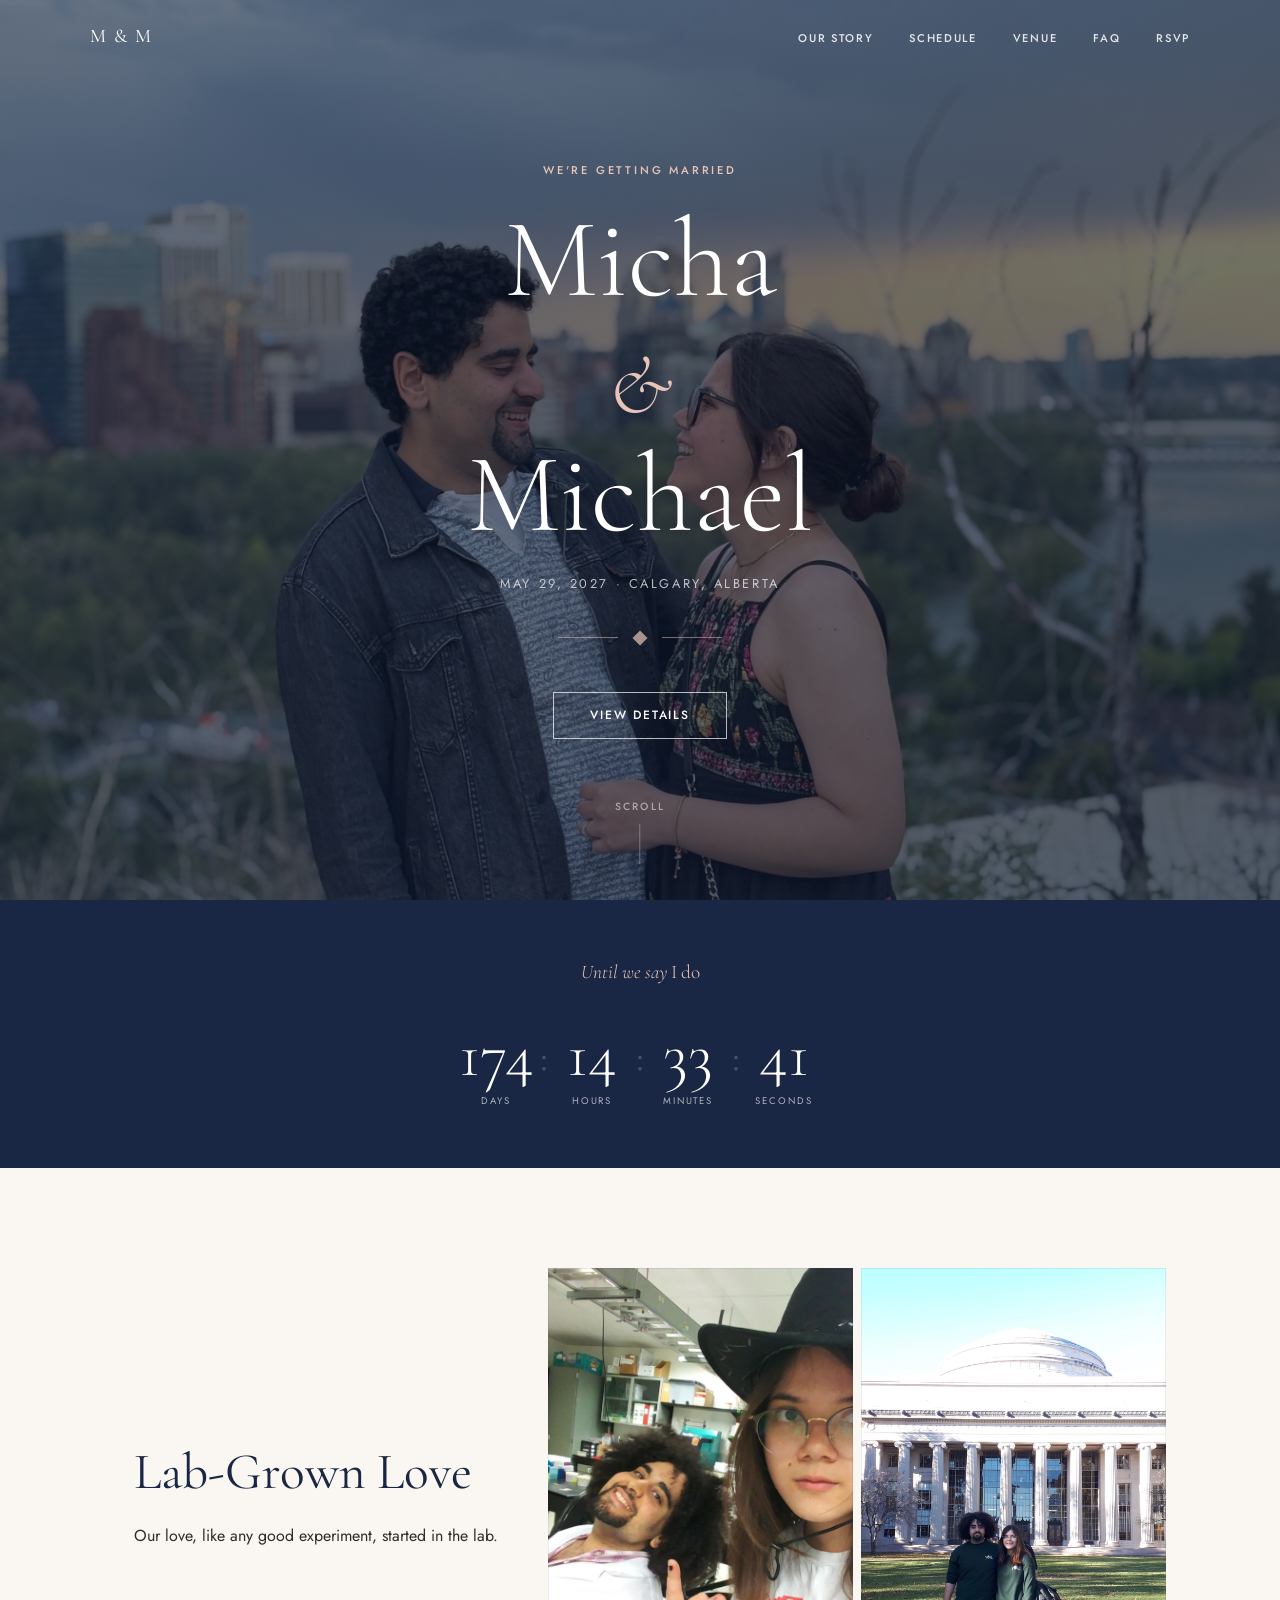
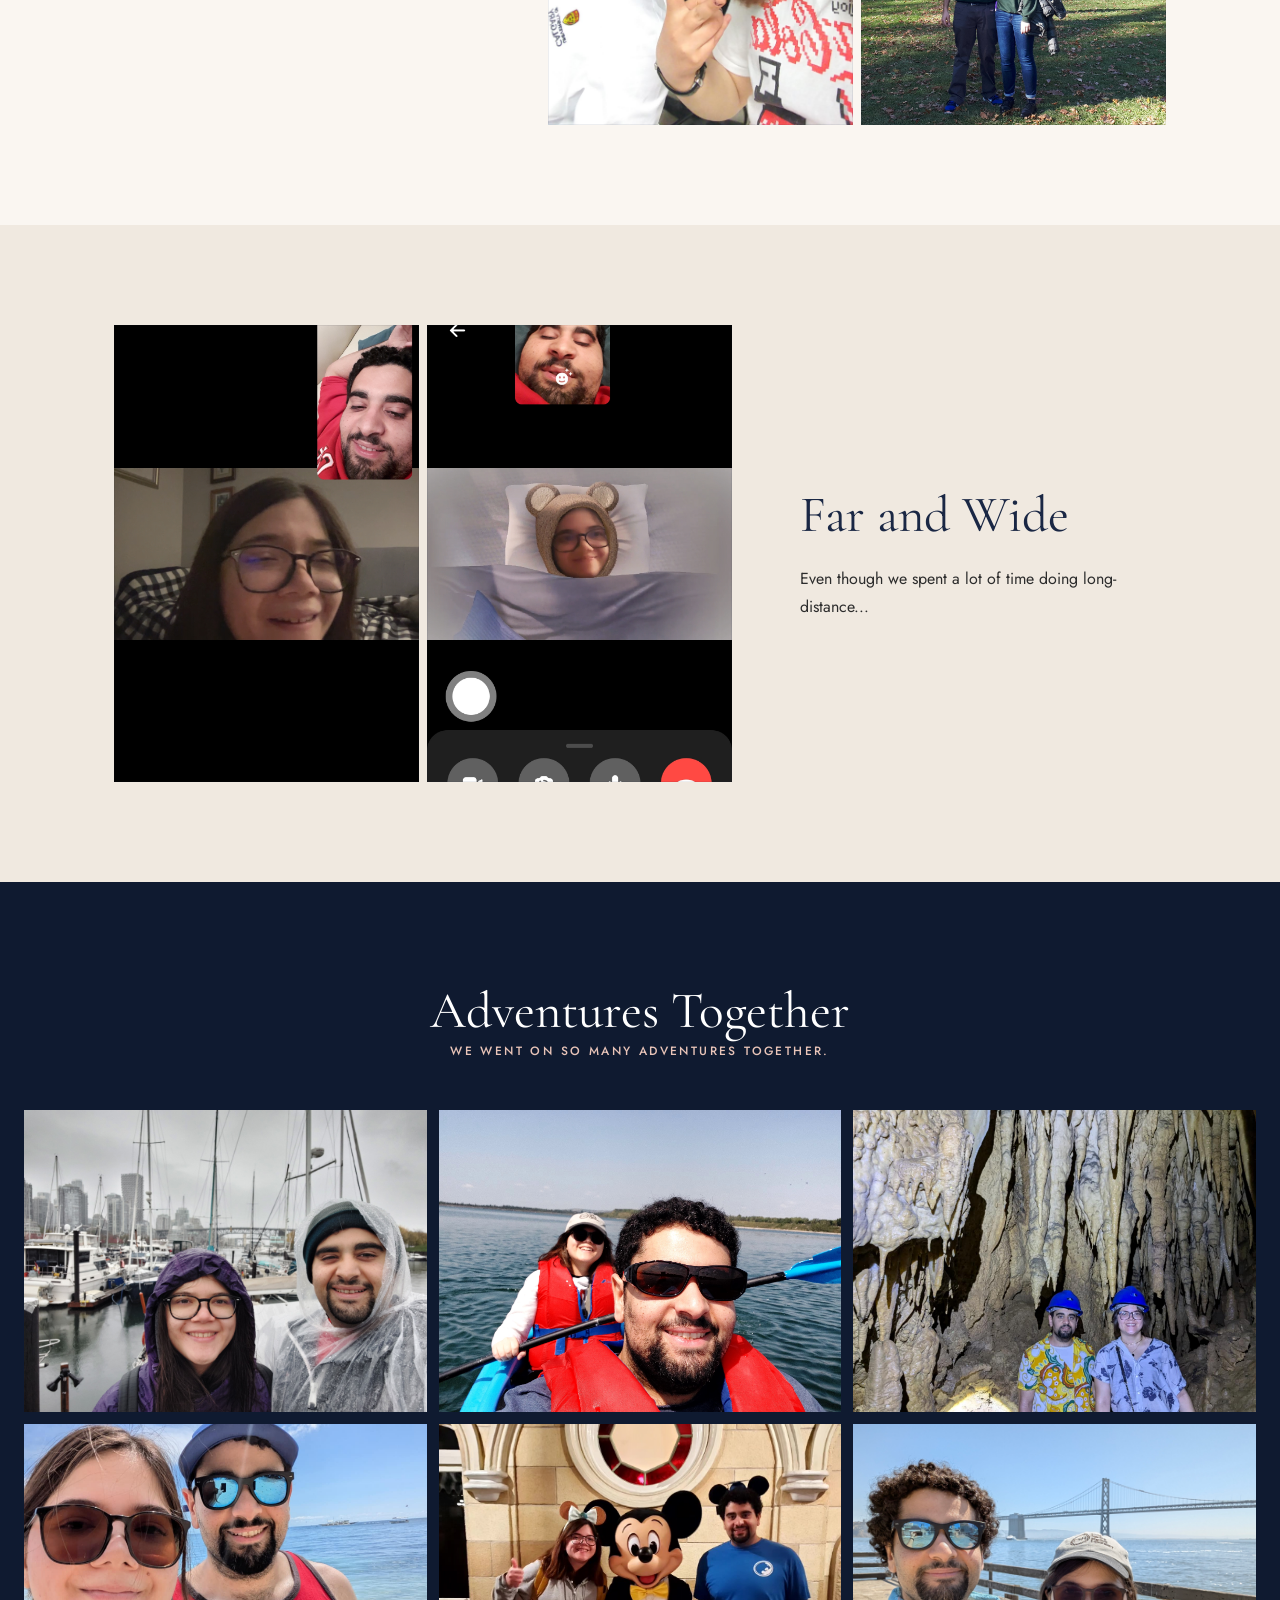
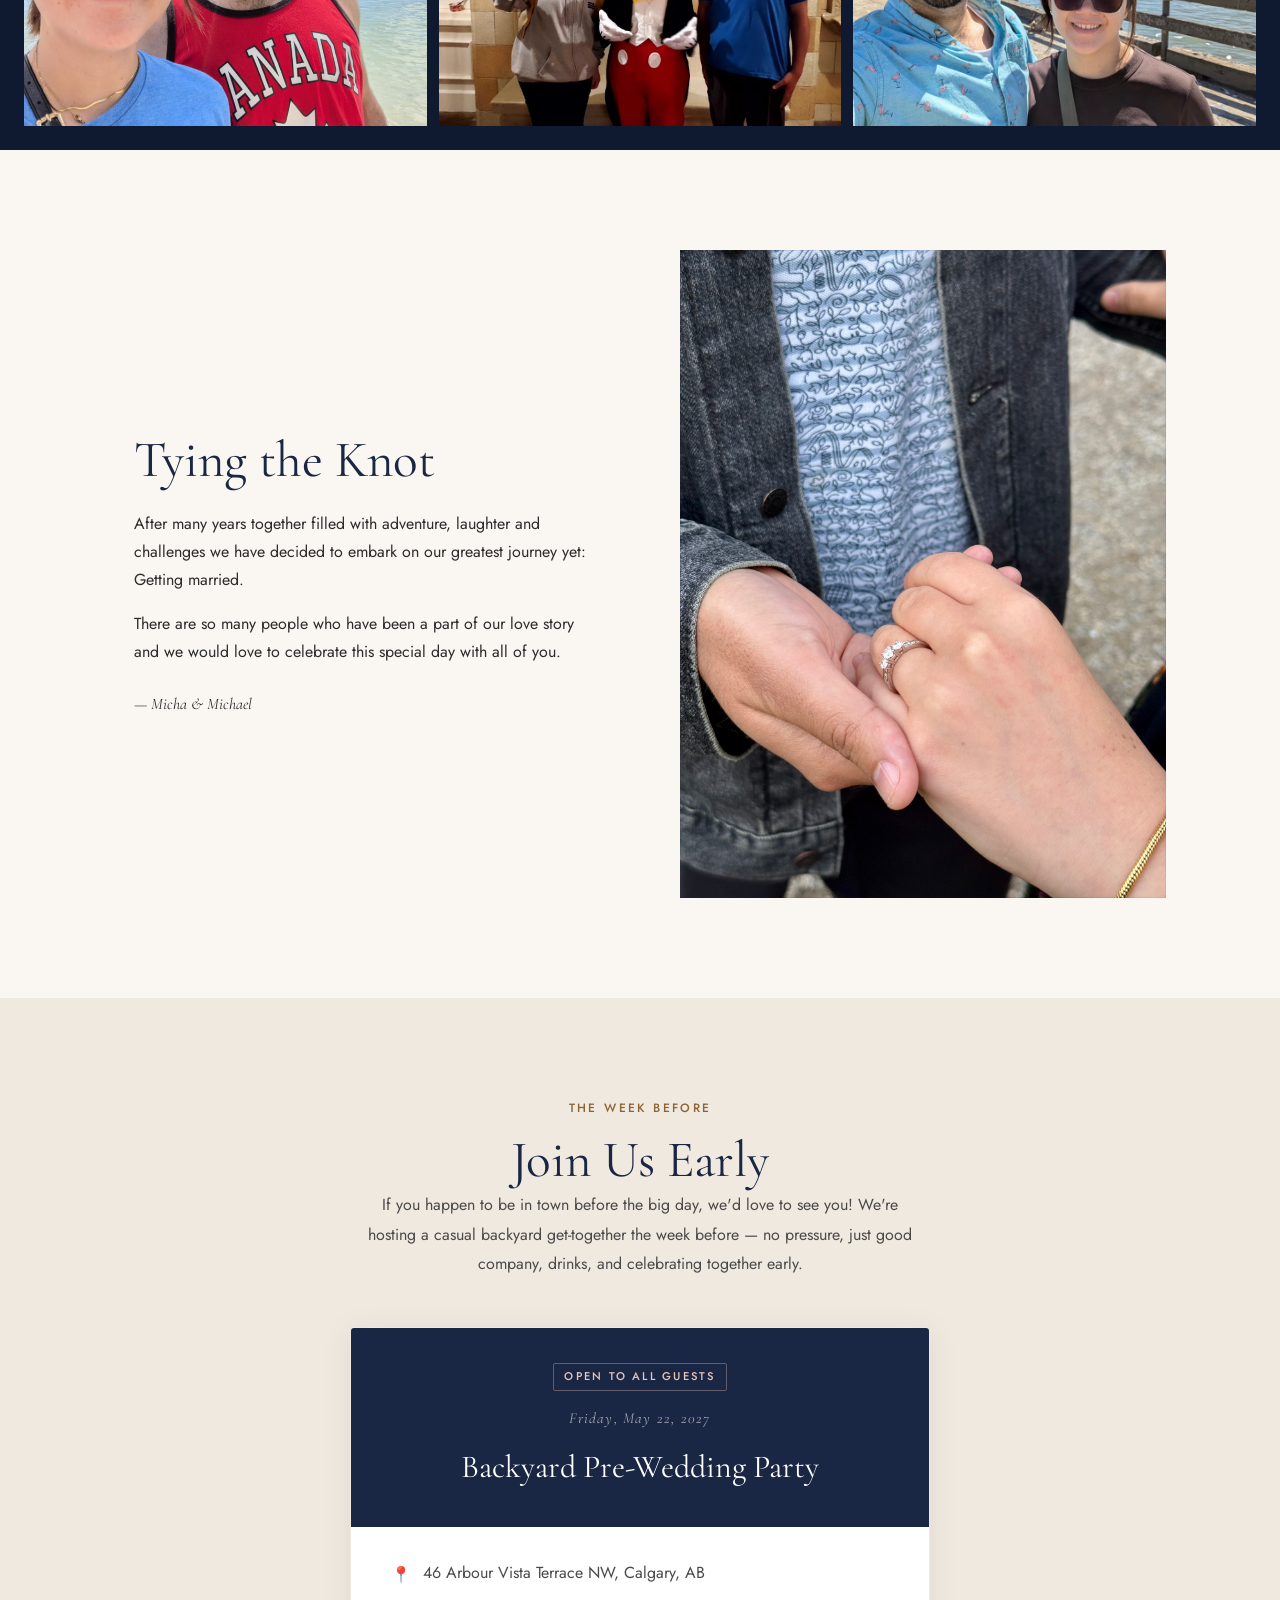
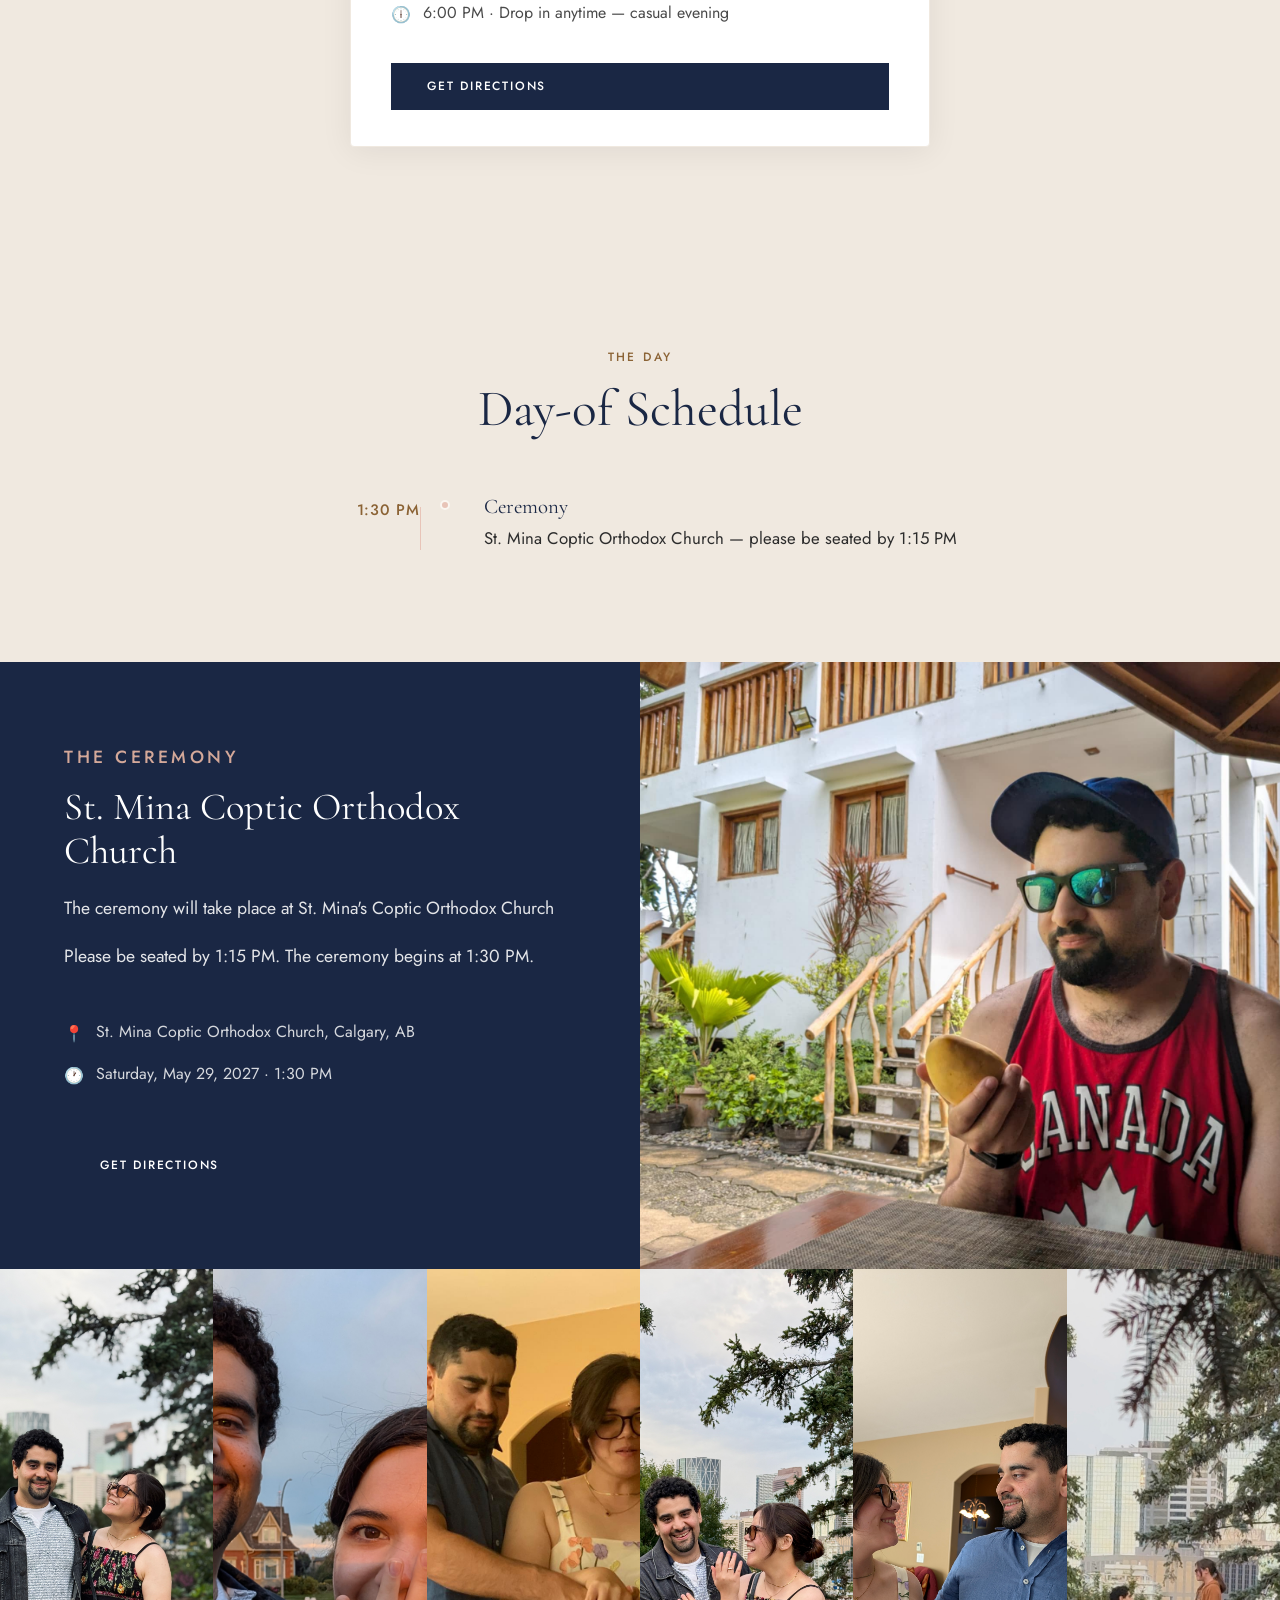
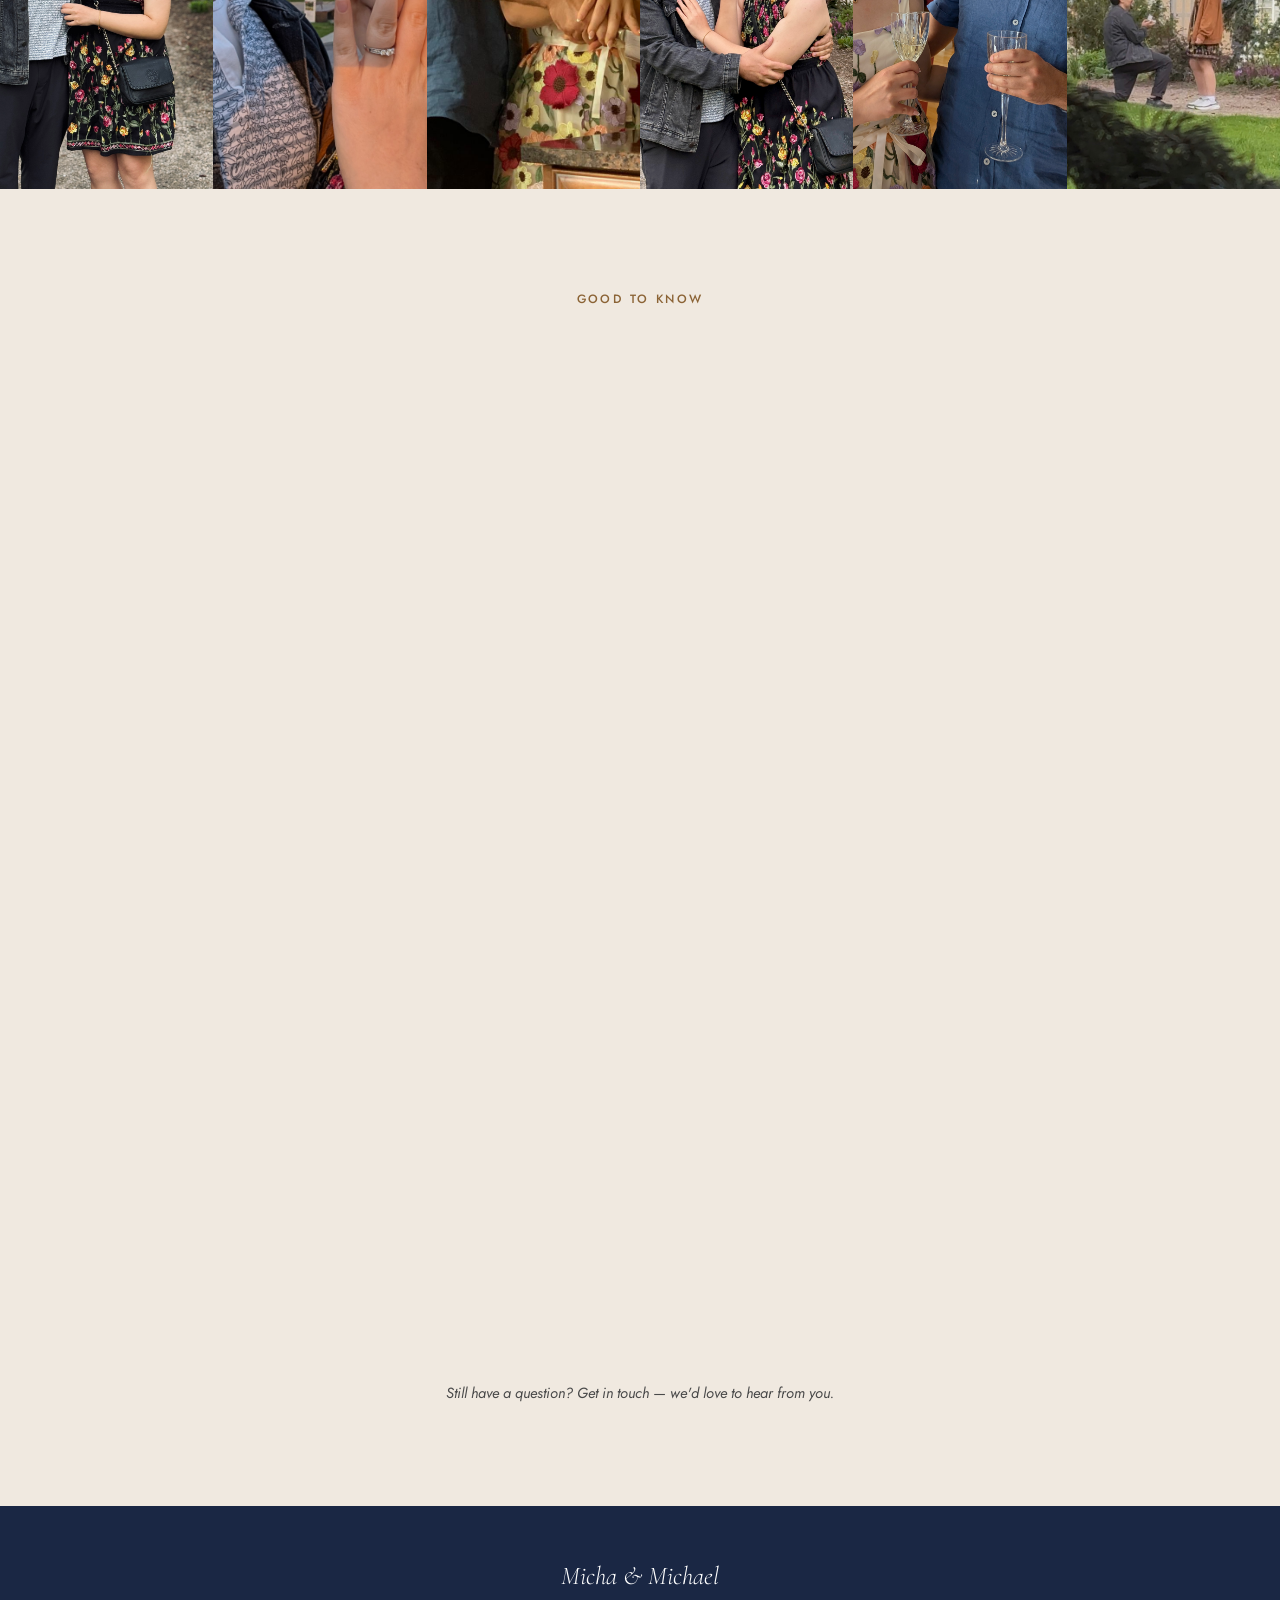
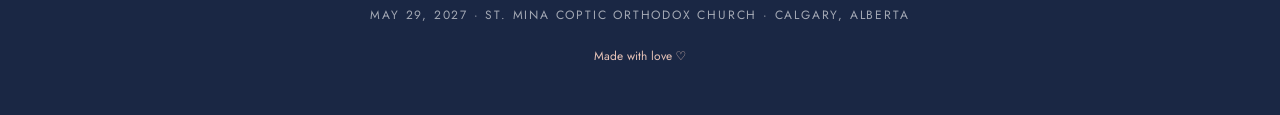
==== commit 9e24fe60: "update faq and invite" ====
--- a/index.html
+++ b/index.html
@@ -19,6 +19,7 @@
         <li><a href="#story">Our Story</a></li>
         <li><a href="#schedule">Schedule</a></li>
         <li><a href="#venue">Venue</a></li>
+        <li><a href="#faq">FAQ</a></li>
         <li><a href="rsvp.html">RSVP</a></li>
       </ul>
       <button class="nav-toggle" aria-label="Open menu">&#9776;</button>
@@ -32,6 +33,8 @@
       <li><a href="#story">Our Story</a></li>
       <li><a href="#schedule">Schedule</a></li>
       <li><a href="#venue">Venue</a></li>
+      <li><a href="#faq">FAQ</a></li>
+      <li><a href="rsvp.html">RSVP</a></li>
     </ul>
   </div>
 
@@ -222,6 +225,99 @@
     </div>
   </section>
 
+  <!-- FAQ -->
+  <!--
+    NOTE: answers marked [CONFIRM] below are sensible defaults — review the
+    wording and update anything that doesn't match your actual plans.
+  -->
+  <section id="faq">
+    <div class="section-inner">
+      <p class="eyebrow center">Good to Know</p>
+      <h2 class="center">Frequently Asked Questions</h2>
+
+      <div class="faq-list">
+        <details class="faq-item">
+          <summary>When and where is the ceremony?</summary>
+          <div class="faq-answer">
+            <p>Saturday, May 29, 2027 at St. Mina Coptic Orthodox Church in Calgary, Alberta. The ceremony begins at 1:30 PM — please be seated by 1:15 PM so you don't miss the entrance.</p>
+          </div>
+        </details>
+
+        <details class="faq-item">
+          <summary>How do I RSVP?</summary>
+          <div class="faq-answer">
+            <p>Head to our <a href="rsvp.html">RSVP page</a>, which takes you to our Zola page where you can reply for everyone in your party. Please respond by <strong>April 1, 2027</strong> so we can finalize our numbers.</p>
+          </div>
+        </details>
+
+        <details class="faq-item">
+          <summary>What should I wear?</summary>
+          <div class="faq-answer">
+            <p><!-- [CONFIRM] -->Formal / semi-formal attire. As the ceremony is held in a church, we kindly ask that shoulders and knees be covered out of respect for the space.</p>
+          </div>
+        </details>
+
+        <details class="faq-item">
+          <summary>How long is the ceremony?</summary>
+          <div class="faq-answer">
+            <p><!-- [CONFIRM] -->A Coptic Orthodox wedding ceremony typically runs about an hour and a half. If you haven't been to one before, expect beautiful chanting, incense, and plenty of tradition — everything you need to know will be easy to follow along with.</p>
+          </div>
+        </details>
+
+        <details class="faq-item">
+          <summary>Where do I park?</summary>
+          <div class="faq-answer">
+            <p><!-- [CONFIRM] -->Parking is available on site at the church. Please give yourself a few extra minutes to park and be seated before 1:15 PM.</p>
+          </div>
+        </details>
+
+        <details class="faq-item">
+          <summary>Can I bring my kids?</summary>
+          <div class="faq-answer">
+            <p><!-- [CONFIRM] -->Yes — children are welcome at the ceremony. Please just note who is coming when you RSVP so we have an accurate count.</p>
+          </div>
+        </details>
+
+        <details class="faq-item">
+          <summary>Can I take photos?</summary>
+          <div class="faq-answer">
+            <p><!-- [CONFIRM] -->We have a photographer capturing the day, so we'd love for you to be fully present during the ceremony itself. Photos afterwards are very welcome — and we'd love to see them!</p>
+          </div>
+        </details>
+
+        <details class="faq-item">
+          <summary>Is there anything happening before the wedding?</summary>
+          <div class="faq-answer">
+            <p>Yes! We're hosting a casual backyard get-together on <strong>Friday, May 22, 2027</strong> at 6:00 PM in Calgary — drop in anytime. Details are in the <a href="#gathering">Join Us Early</a> section above.</p>
+          </div>
+        </details>
+
+        <details class="faq-item">
+          <summary>I'm travelling in — where should I stay?</summary>
+          <div class="faq-answer">
+            <p>Calgary International Airport (YYC) is about 20 minutes from the city centre, and there are plenty of hotels downtown. May is a busy month in Calgary, so we recommend booking early.</p>
+          </div>
+        </details>
+
+        <details class="faq-item">
+          <summary>What about gifts?</summary>
+          <div class="faq-answer">
+            <p><!-- [CONFIRM] -->Your presence is the greatest gift. If you'd still like to give something, our registry is on our <a href="https://www.zola.com/wedding/michaellaandmichael2027" target="_blank" rel="noopener">Zola page</a>.</p>
+          </div>
+        </details>
+
+        <details class="faq-item">
+          <summary>Who do I contact if I have a question?</summary>
+          <div class="faq-answer">
+            <p><!-- [CONFIRM] -->Just reach out to either of us directly — we're happy to help with anything we haven't covered here.</p>
+          </div>
+        </details>
+      </div>
+
+      <p class="faq-footnote">Still have a question? Get in touch — we'd love to hear from you.</p>
+    </div>
+  </section>
+
   <!-- FOOTER -->
   <footer id="footer">
     <div class="footer-inner">
--- a/style.css
+++ b/style.css
@@ -607,6 +607,90 @@
 .fade-in { opacity: 0; transform: translateY(28px); transition: opacity 0.7s ease, transform 0.7s ease; }
 .fade-in.visible { opacity: 1; transform: none; }
 
+/* ── FAQ ──────────────────────────────────────────────────── */
+#faq { background: var(--cream-dark); }
+.faq-list {
+  max-width: 760px;
+  margin: 48px auto 0;
+}
+.faq-item {
+  background: var(--white);
+  border: 1px solid rgba(26,39,68,0.08);
+  border-radius: var(--radius);
+  margin-bottom: 12px;
+  overflow: hidden;
+}
+.faq-item summary {
+  display: flex;
+  align-items: center;
+  justify-content: space-between;
+  gap: 20px;
+  cursor: pointer;
+  list-style: none;
+  padding: 22px 26px;
+  font-family: var(--font-display);
+  font-size: 1.25rem;
+  color: var(--navy);
+  line-height: 1.3;
+  transition: background var(--transition);
+}
+.faq-item summary::-webkit-details-marker { display: none; }
+.faq-item summary:hover { background: var(--cream); }
+.faq-item summary::after {
+  content: '';
+  flex-shrink: 0;
+  width: 9px;
+  height: 9px;
+  border-right: 1.5px solid var(--blush-deep);
+  border-bottom: 1.5px solid var(--blush-deep);
+  transform: rotate(45deg) translate(-2px, -2px);
+  transition: transform var(--transition);
+}
+.faq-item[open] summary::after { transform: rotate(-135deg) translate(-2px, -2px); }
+.faq-item[open] summary { background: var(--cream); }
+.faq-answer {
+  padding: 0 26px 24px;
+  font-size: 0.98rem;
+  line-height: 1.8;
+  color: var(--text-light);
+}
+.faq-answer a {
+  color: var(--gold);
+  border-bottom: 1px solid rgba(139,99,53,0.35);
+  transition: border-color var(--transition);
+}
+.faq-answer a:hover { border-bottom-color: var(--gold); }
+.faq-footnote {
+  text-align: center;
+  margin-top: 40px;
+  font-size: 0.92rem;
+  color: var(--text-light);
+  font-style: italic;
+}
+
+/* ── RSVP CTA ─────────────────────────────────────────────── */
+#rsvp-cta {
+  background: var(--navy);
+  padding: 88px 24px;
+  text-align: center;
+}
+.rsvp-cta-inner { max-width: 560px; margin: 0 auto; }
+.rsvp-cta-inner h2 { color: var(--white); margin-bottom: 16px; }
+.rsvp-cta-text {
+  color: rgba(255,255,255,0.75);
+  font-size: 1rem;
+  line-height: 1.8;
+  margin-bottom: 12px;
+}
+.rsvp-cta-deadline {
+  margin-top: 24px;
+  font-size: 0.72rem;
+  font-weight: 500;
+  letter-spacing: 0.18em;
+  text-transform: uppercase;
+  color: var(--blush);
+}
+
 /* ── RESPONSIVE ───────────────────────────────────────────── */
 @media (max-width: 900px) {
   .nav-links { display: none; }
@@ -633,6 +717,9 @@
 
   .form-row { grid-template-columns: 1fr; }
   .rsvp-form-wrap { padding: 28px 20px; }
+
+  .faq-item summary { padding: 18px 20px; font-size: 1.1rem; }
+  .faq-answer { padding: 0 20px 20px; }
 }
 
 @media (max-width: 560px) {
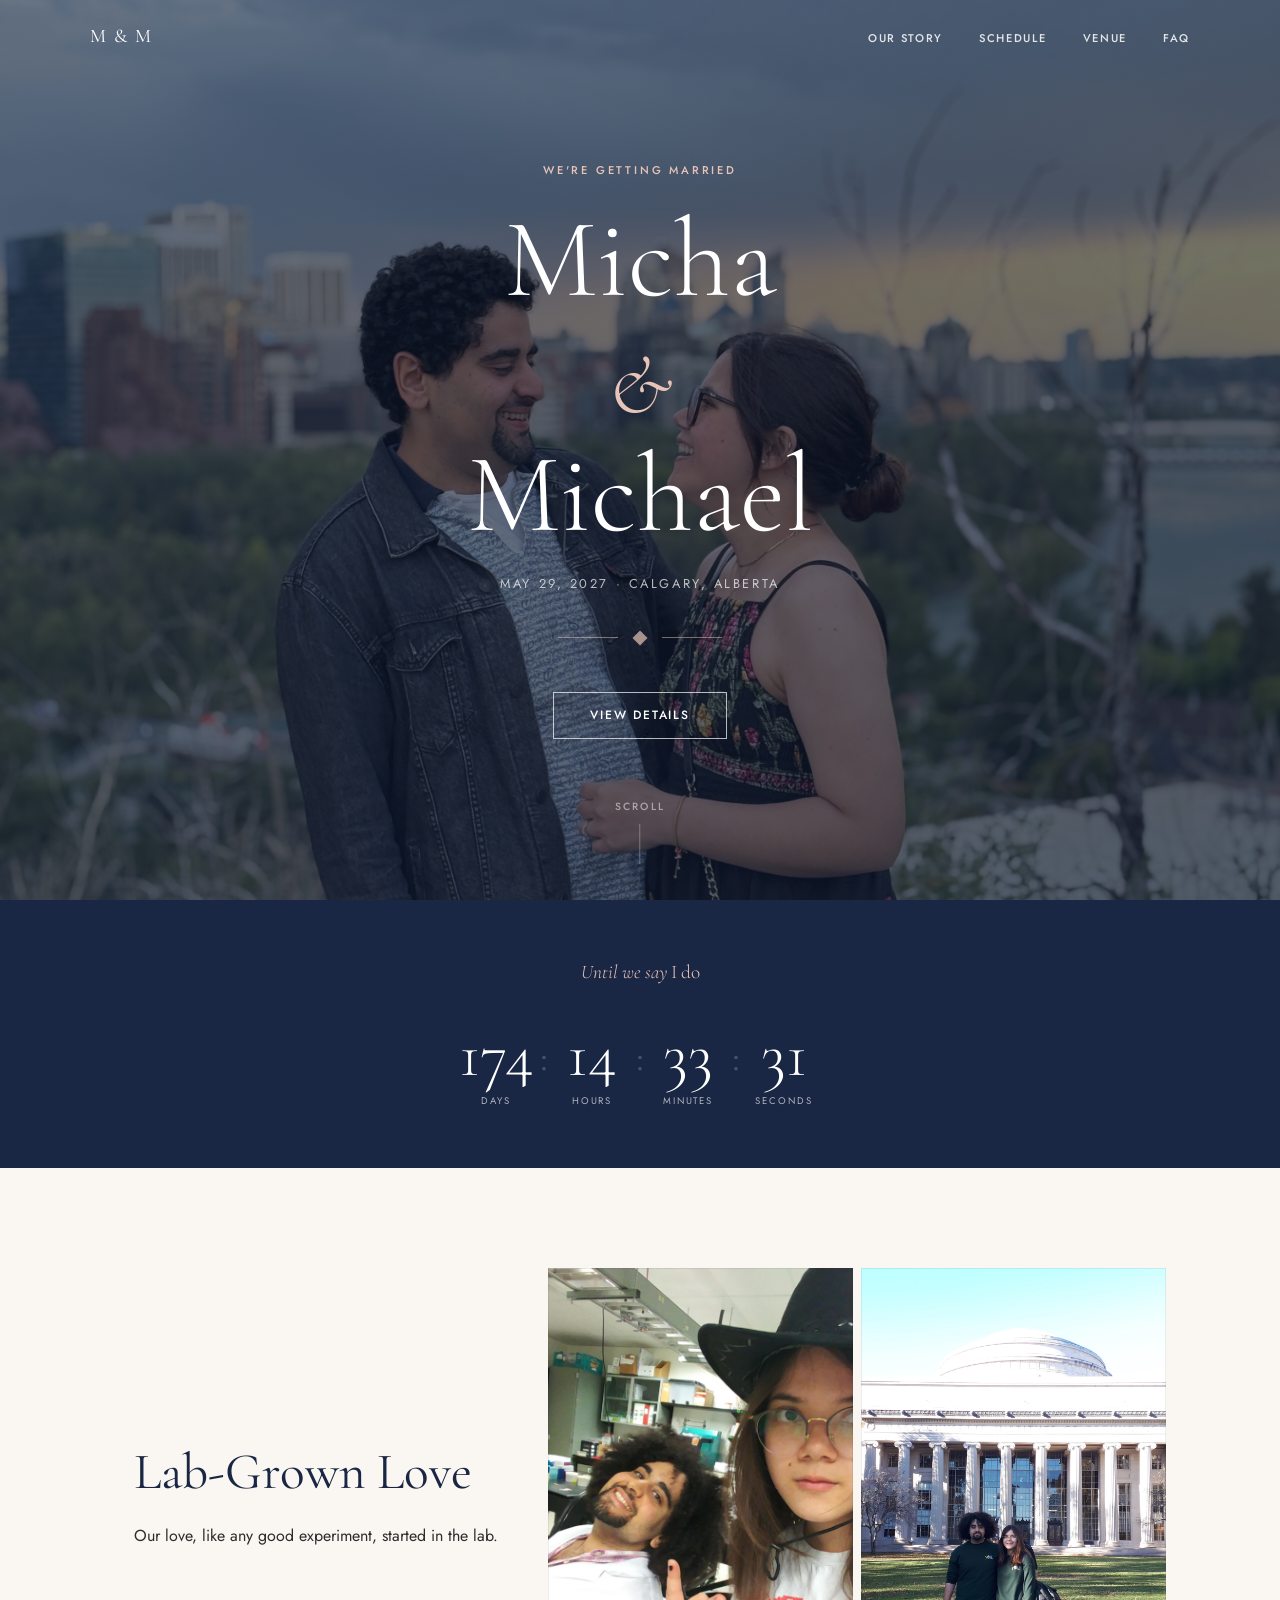
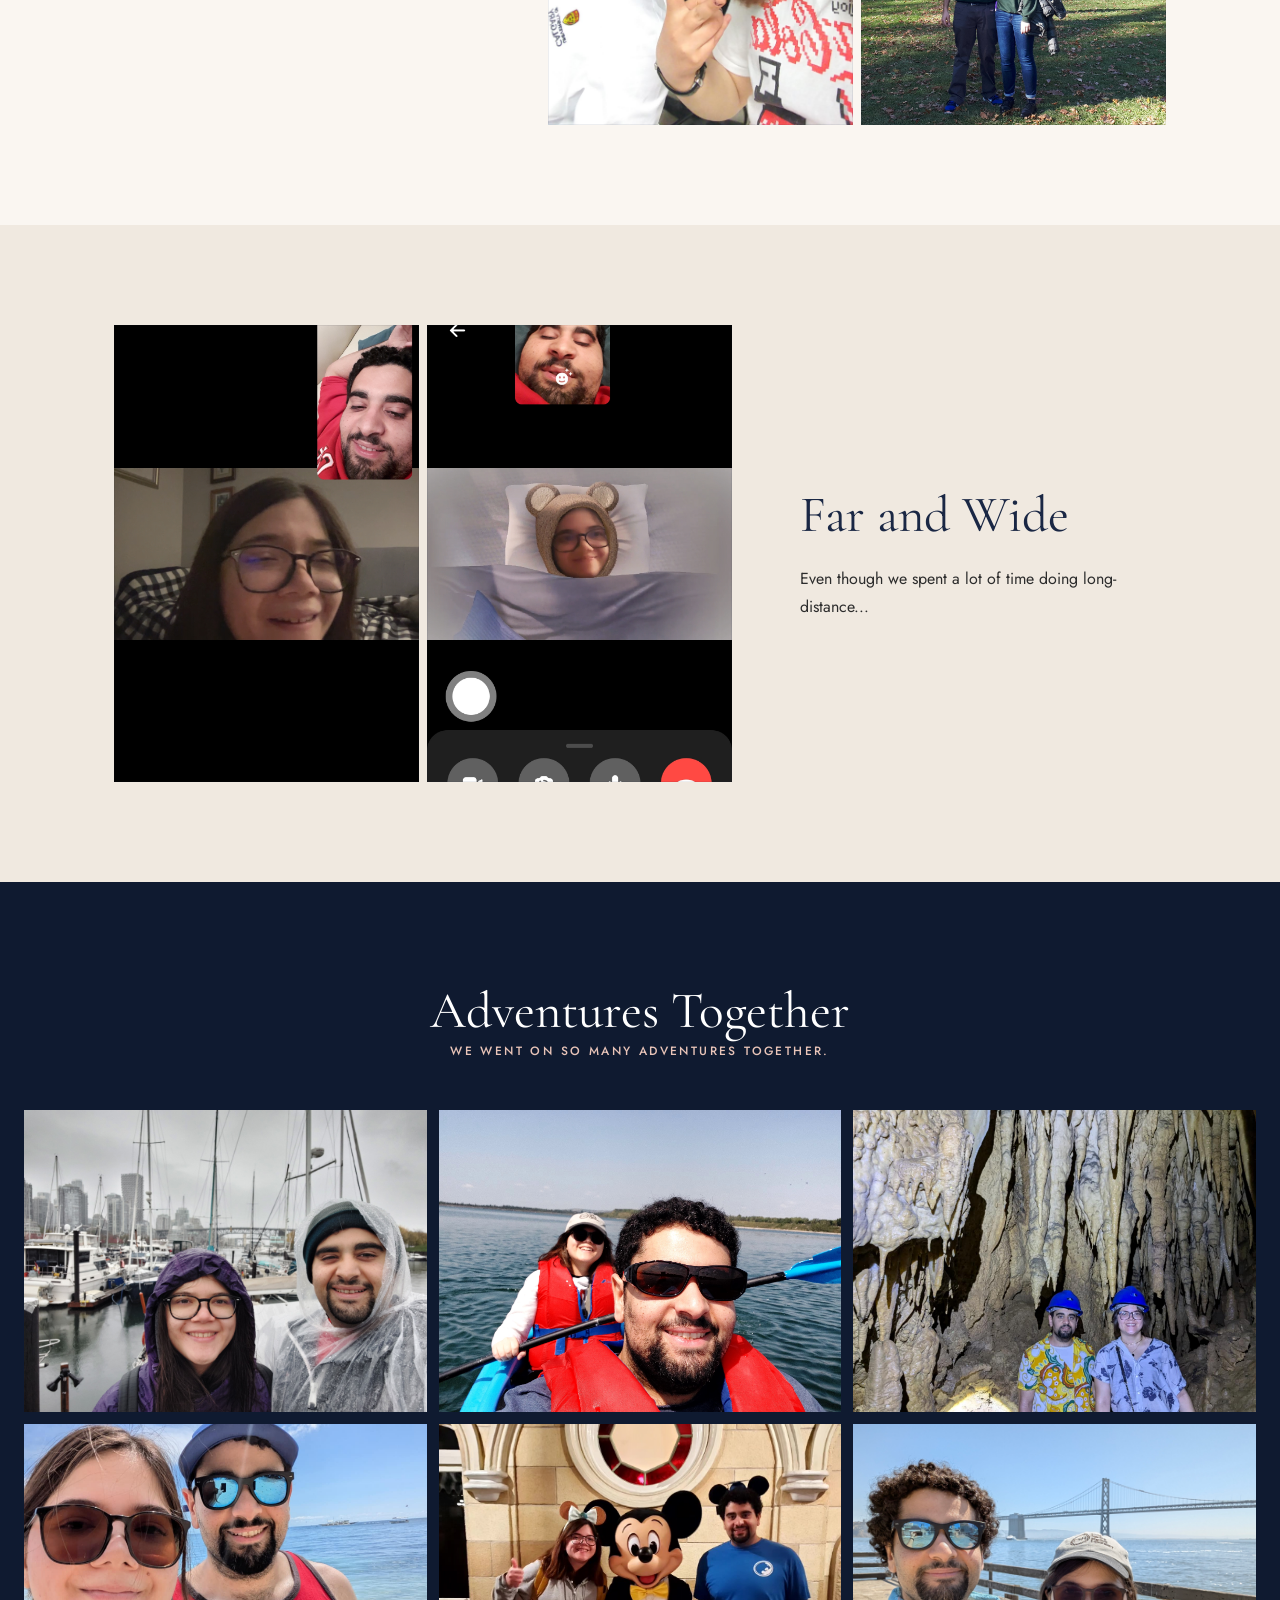
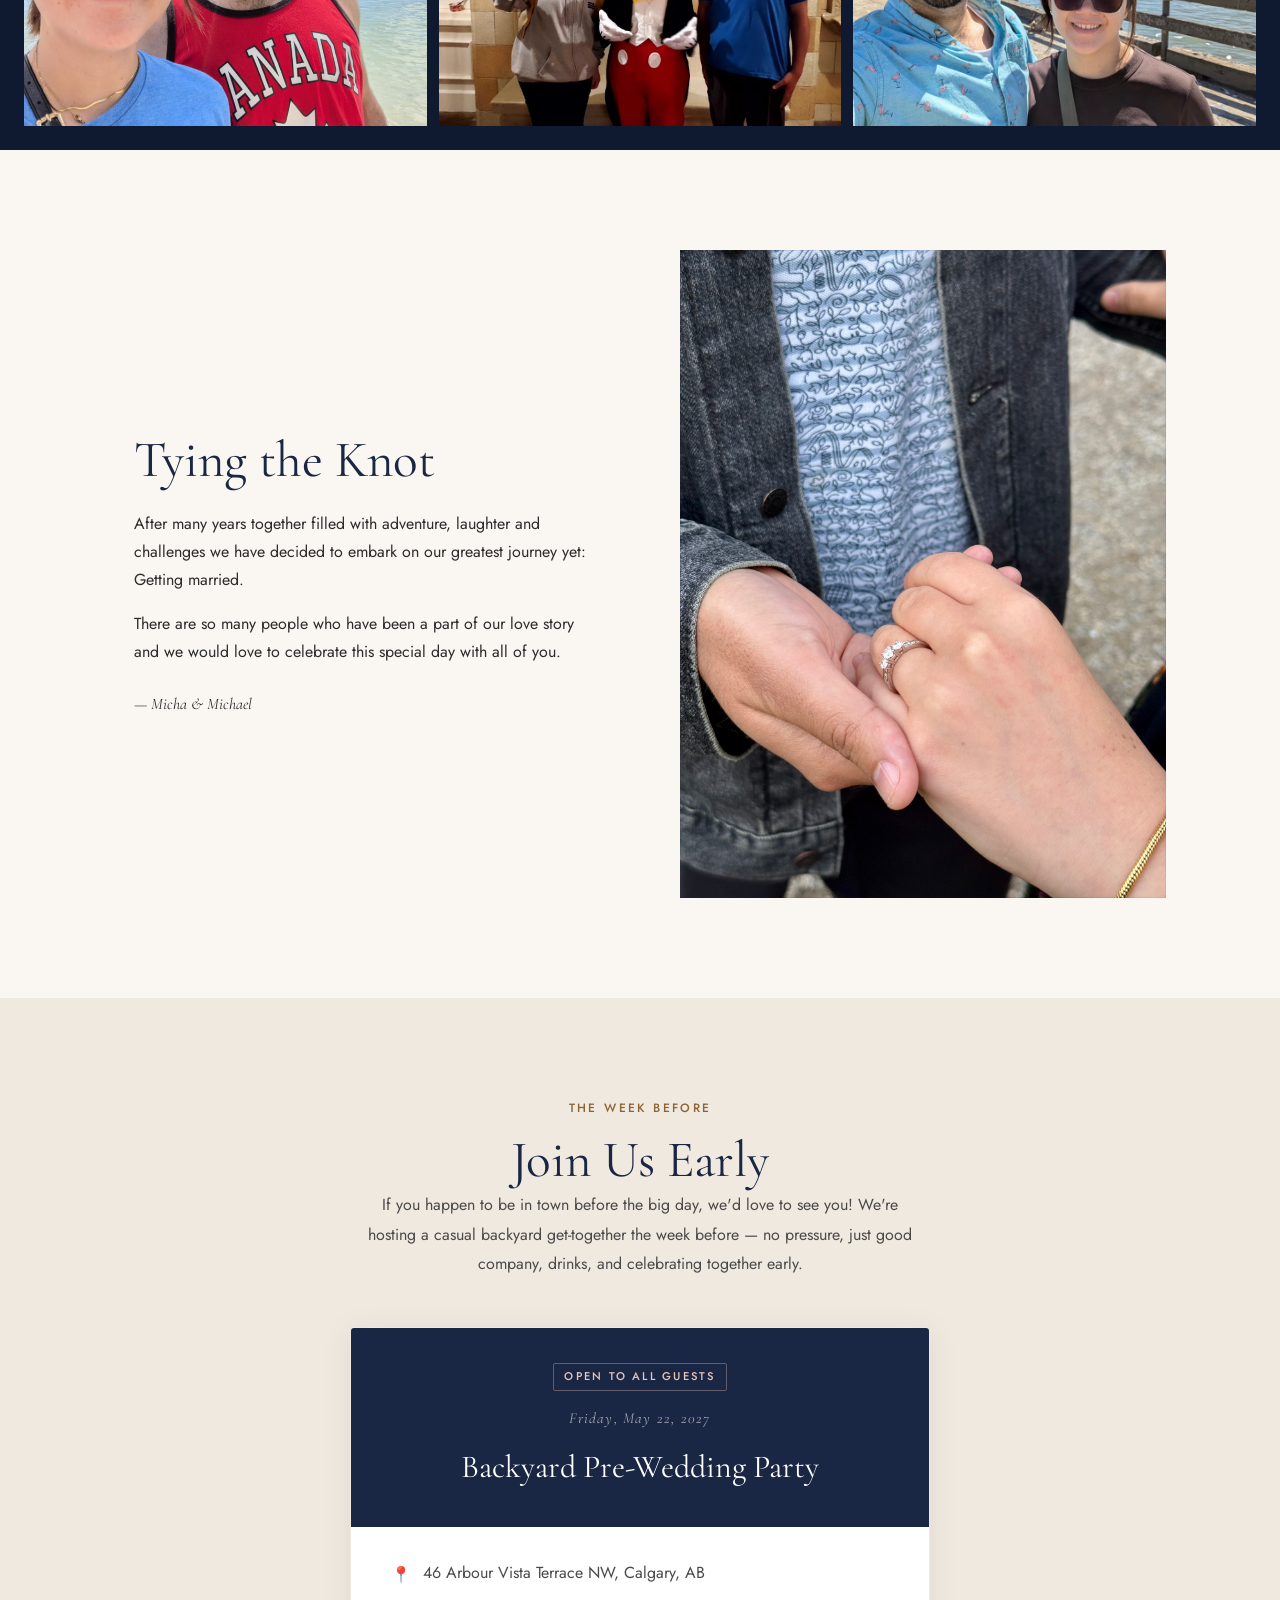
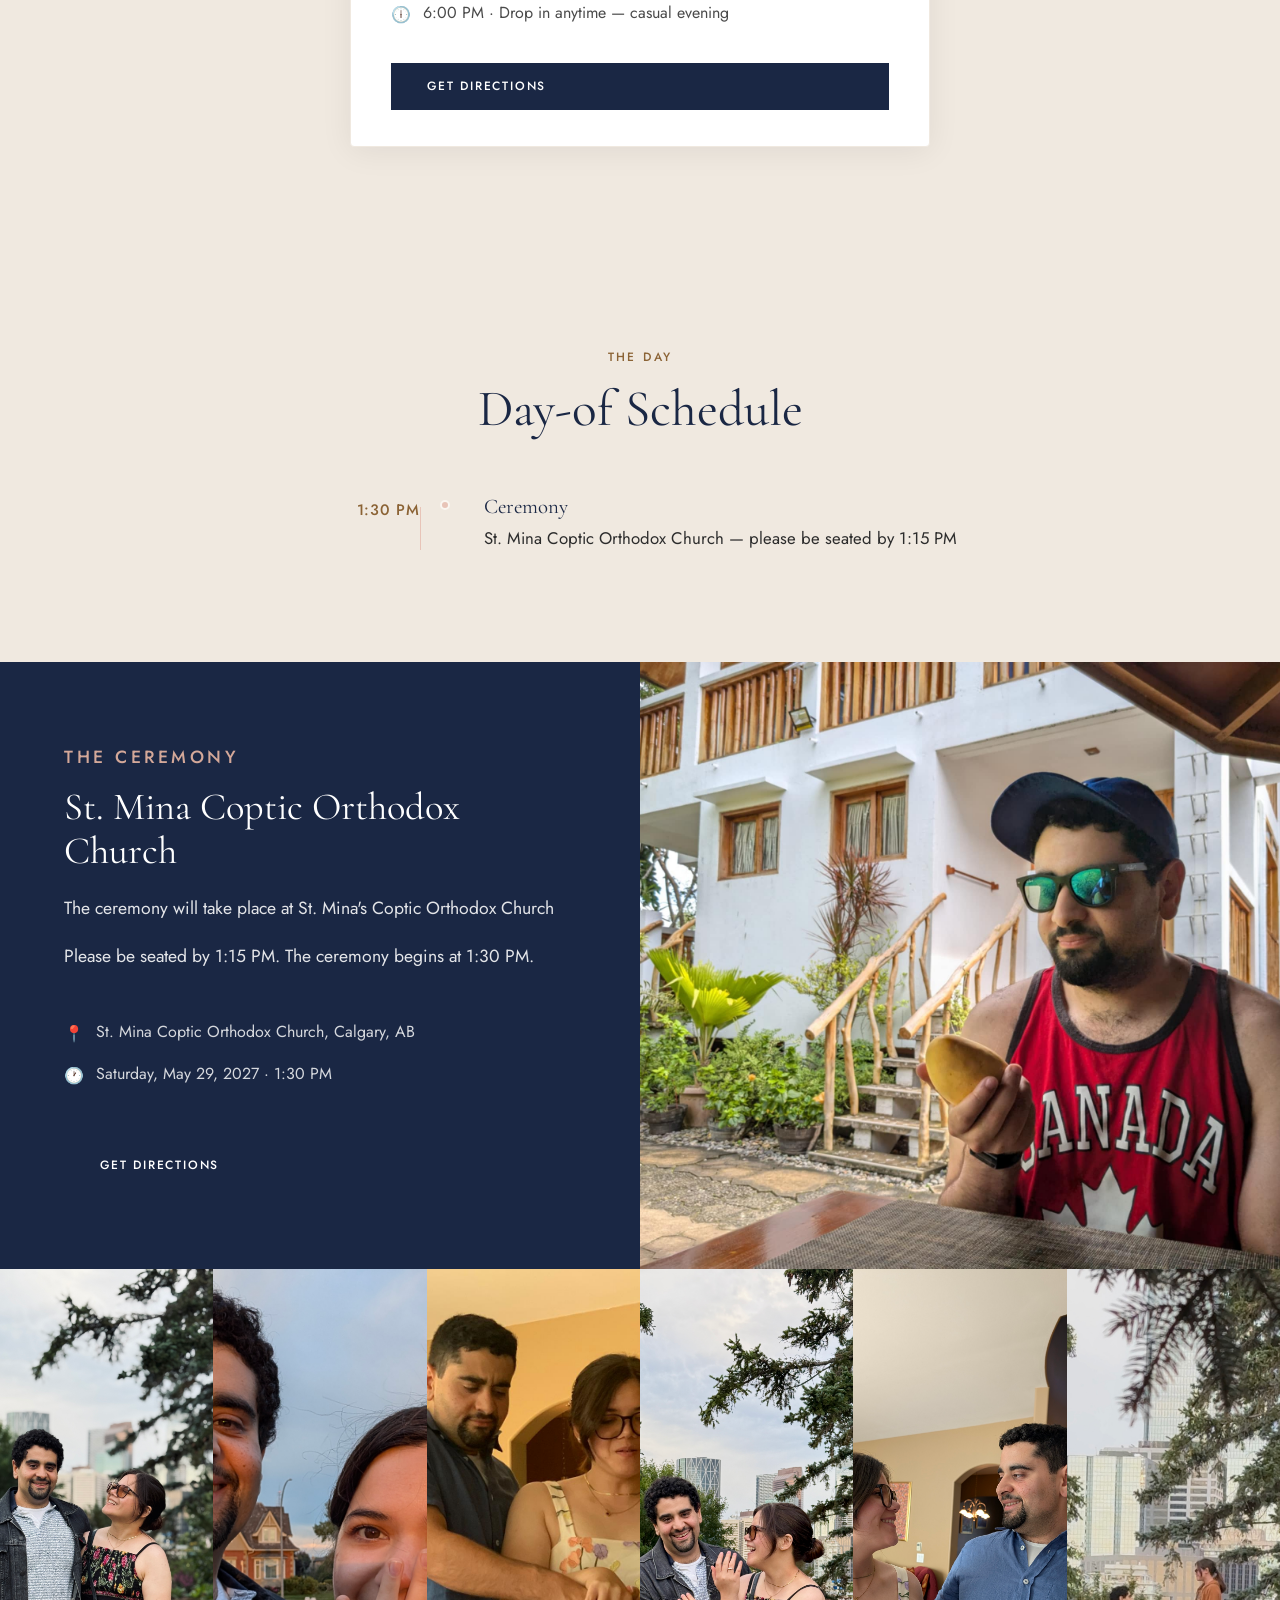
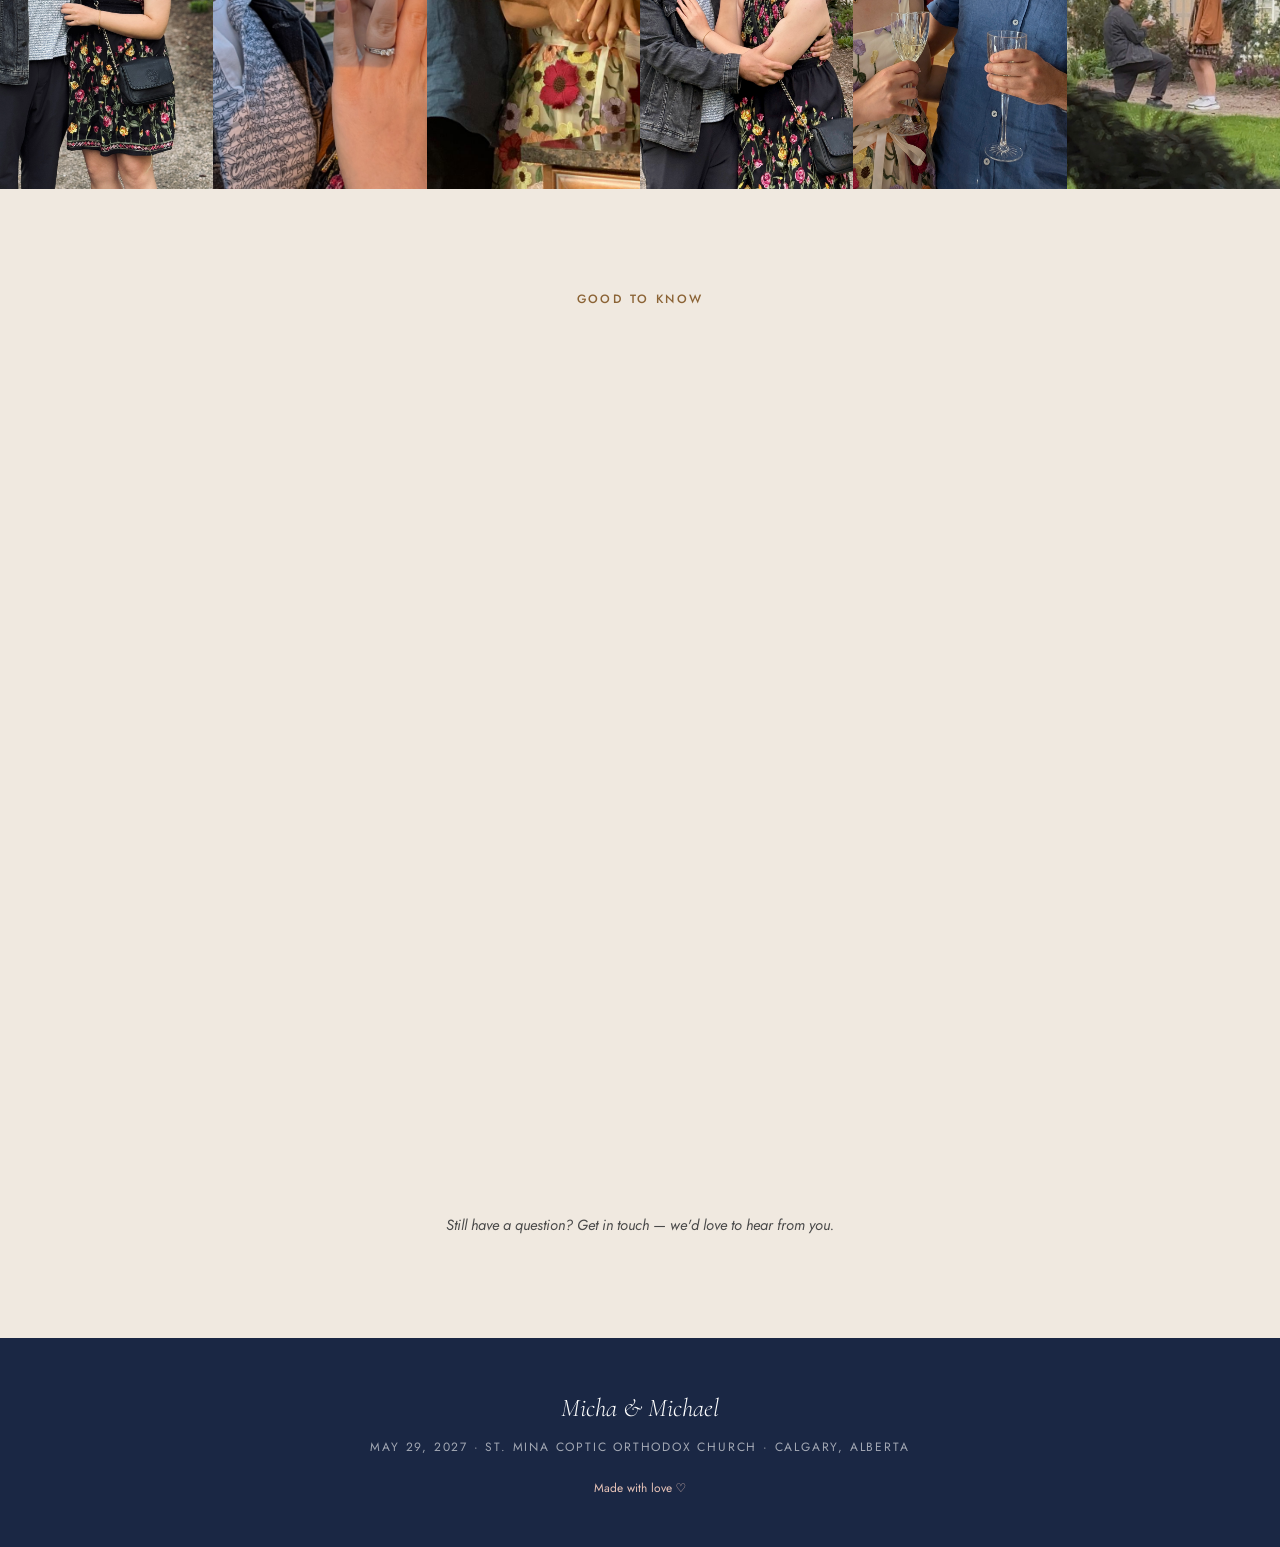
==== commit 38d98169: "update RSVP deadline and refine FAQ responses" ====
--- a/index.html
+++ b/index.html
@@ -20,7 +20,6 @@
         <li><a href="#schedule">Schedule</a></li>
         <li><a href="#venue">Venue</a></li>
         <li><a href="#faq">FAQ</a></li>
-        <li><a href="rsvp.html">RSVP</a></li>
       </ul>
       <button class="nav-toggle" aria-label="Open menu">&#9776;</button>
     </div>
@@ -34,7 +33,6 @@
       <li><a href="#schedule">Schedule</a></li>
       <li><a href="#venue">Venue</a></li>
       <li><a href="#faq">FAQ</a></li>
-      <li><a href="rsvp.html">RSVP</a></li>
     </ul>
   </div>
 
@@ -244,13 +242,6 @@
         </details>
 
         <details class="faq-item">
-          <summary>How do I RSVP?</summary>
-          <div class="faq-answer">
-            <p>Head to our <a href="rsvp.html">RSVP page</a>, which takes you to our Zola page where you can reply for everyone in your party. Please respond by <strong>April 1, 2027</strong> so we can finalize our numbers.</p>
-          </div>
-        </details>
-
-        <details class="faq-item">
           <summary>What should I wear?</summary>
           <div class="faq-answer">
             <p><!-- [CONFIRM] -->Formal / semi-formal attire. As the ceremony is held in a church, we kindly ask that shoulders and knees be covered out of respect for the space.</p>
@@ -274,7 +265,7 @@
         <details class="faq-item">
           <summary>Can I bring my kids?</summary>
           <div class="faq-answer">
-            <p><!-- [CONFIRM] -->Yes — children are welcome at the ceremony. Please just note who is coming when you RSVP so we have an accurate count.</p>
+            <p><!-- [CONFIRM] -->Yes — children are very welcome at the ceremony. There's no need to let us know in advance; just bring them along.</p>
           </div>
         </details>
 
@@ -293,16 +284,9 @@
         </details>
 
         <details class="faq-item">
-          <summary>I'm travelling in — where should I stay?</summary>
-          <div class="faq-answer">
-            <p>Calgary International Airport (YYC) is about 20 minutes from the city centre, and there are plenty of hotels downtown. May is a busy month in Calgary, so we recommend booking early.</p>
-          </div>
-        </details>
-
-        <details class="faq-item">
           <summary>What about gifts?</summary>
           <div class="faq-answer">
-            <p><!-- [CONFIRM] -->Your presence is the greatest gift. If you'd still like to give something, our registry is on our <a href="https://www.zola.com/wedding/michaellaandmichael2027" target="_blank" rel="noopener">Zola page</a>.</p>
+            <p>Your presence is the greatest gift. If you'd still like to give something, we'd prefer a contribution towards our life together rather than a physical gift.</p>
           </div>
         </details>
 
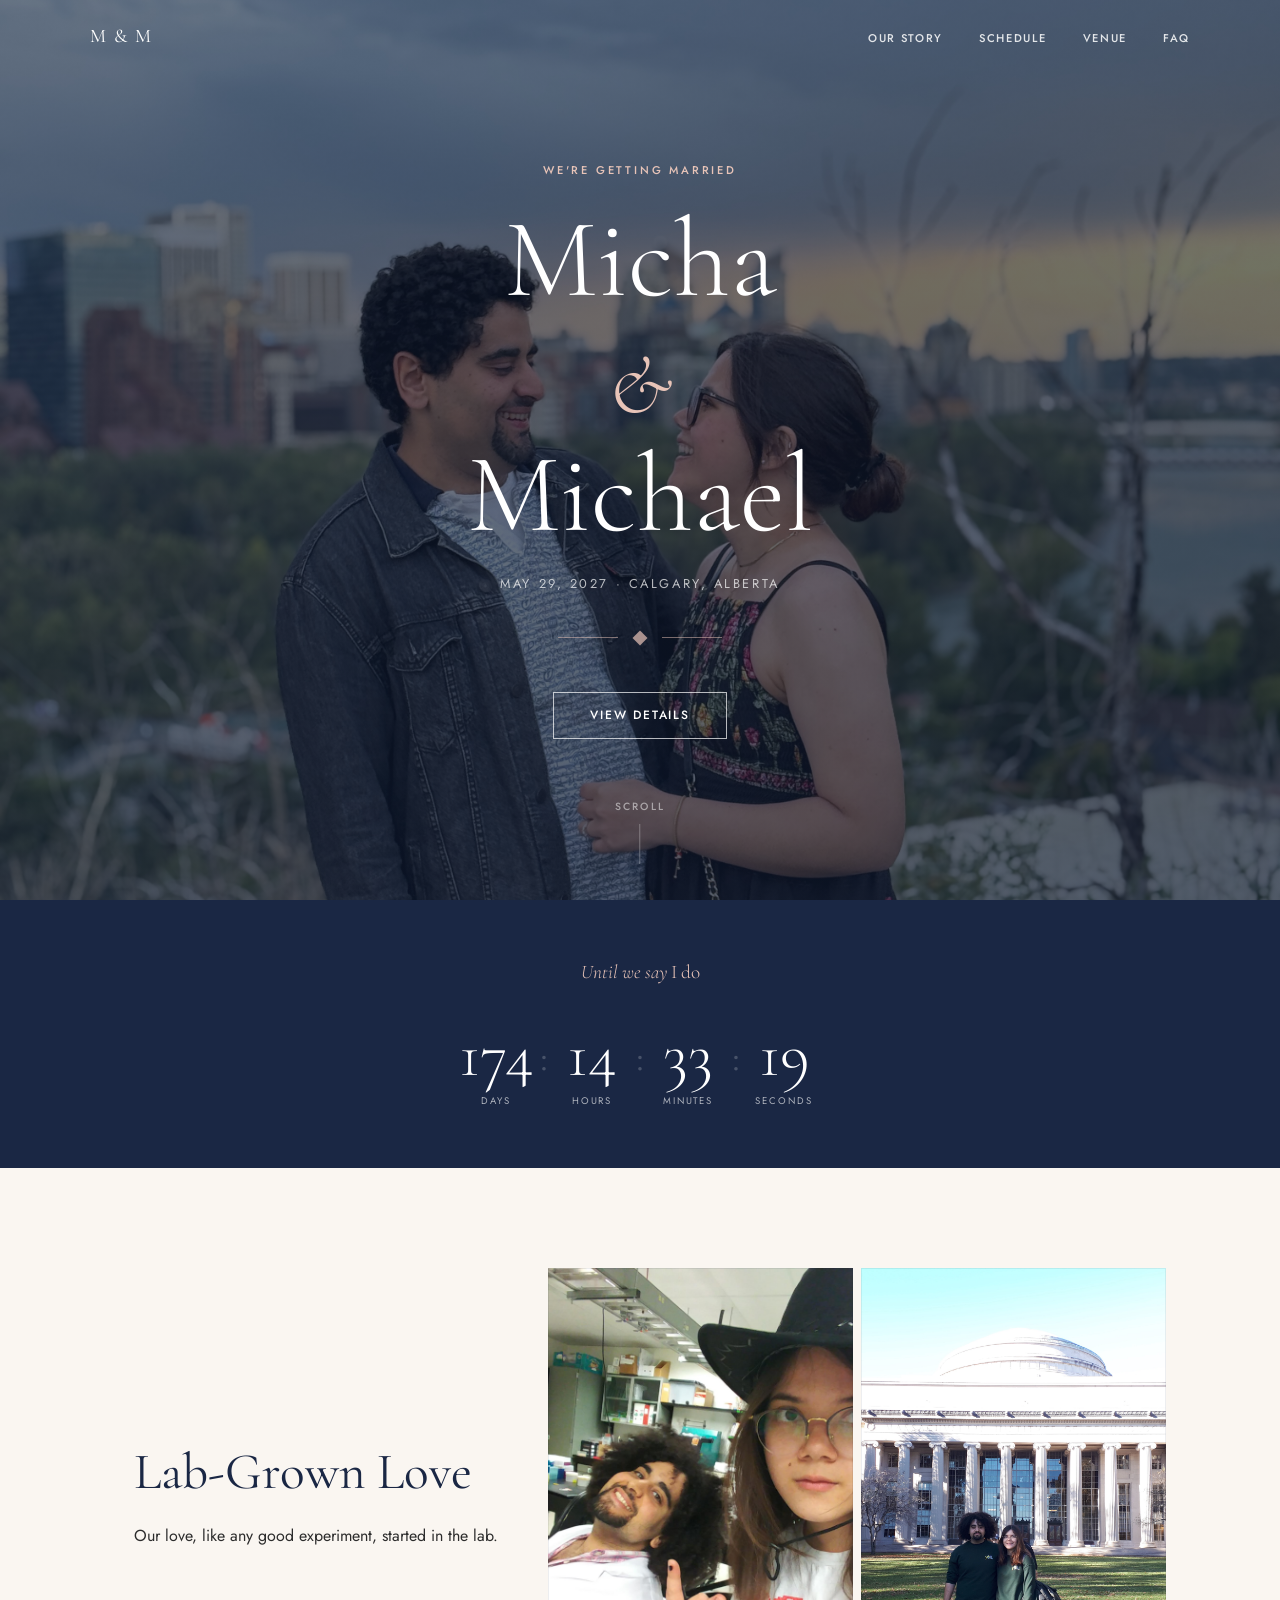
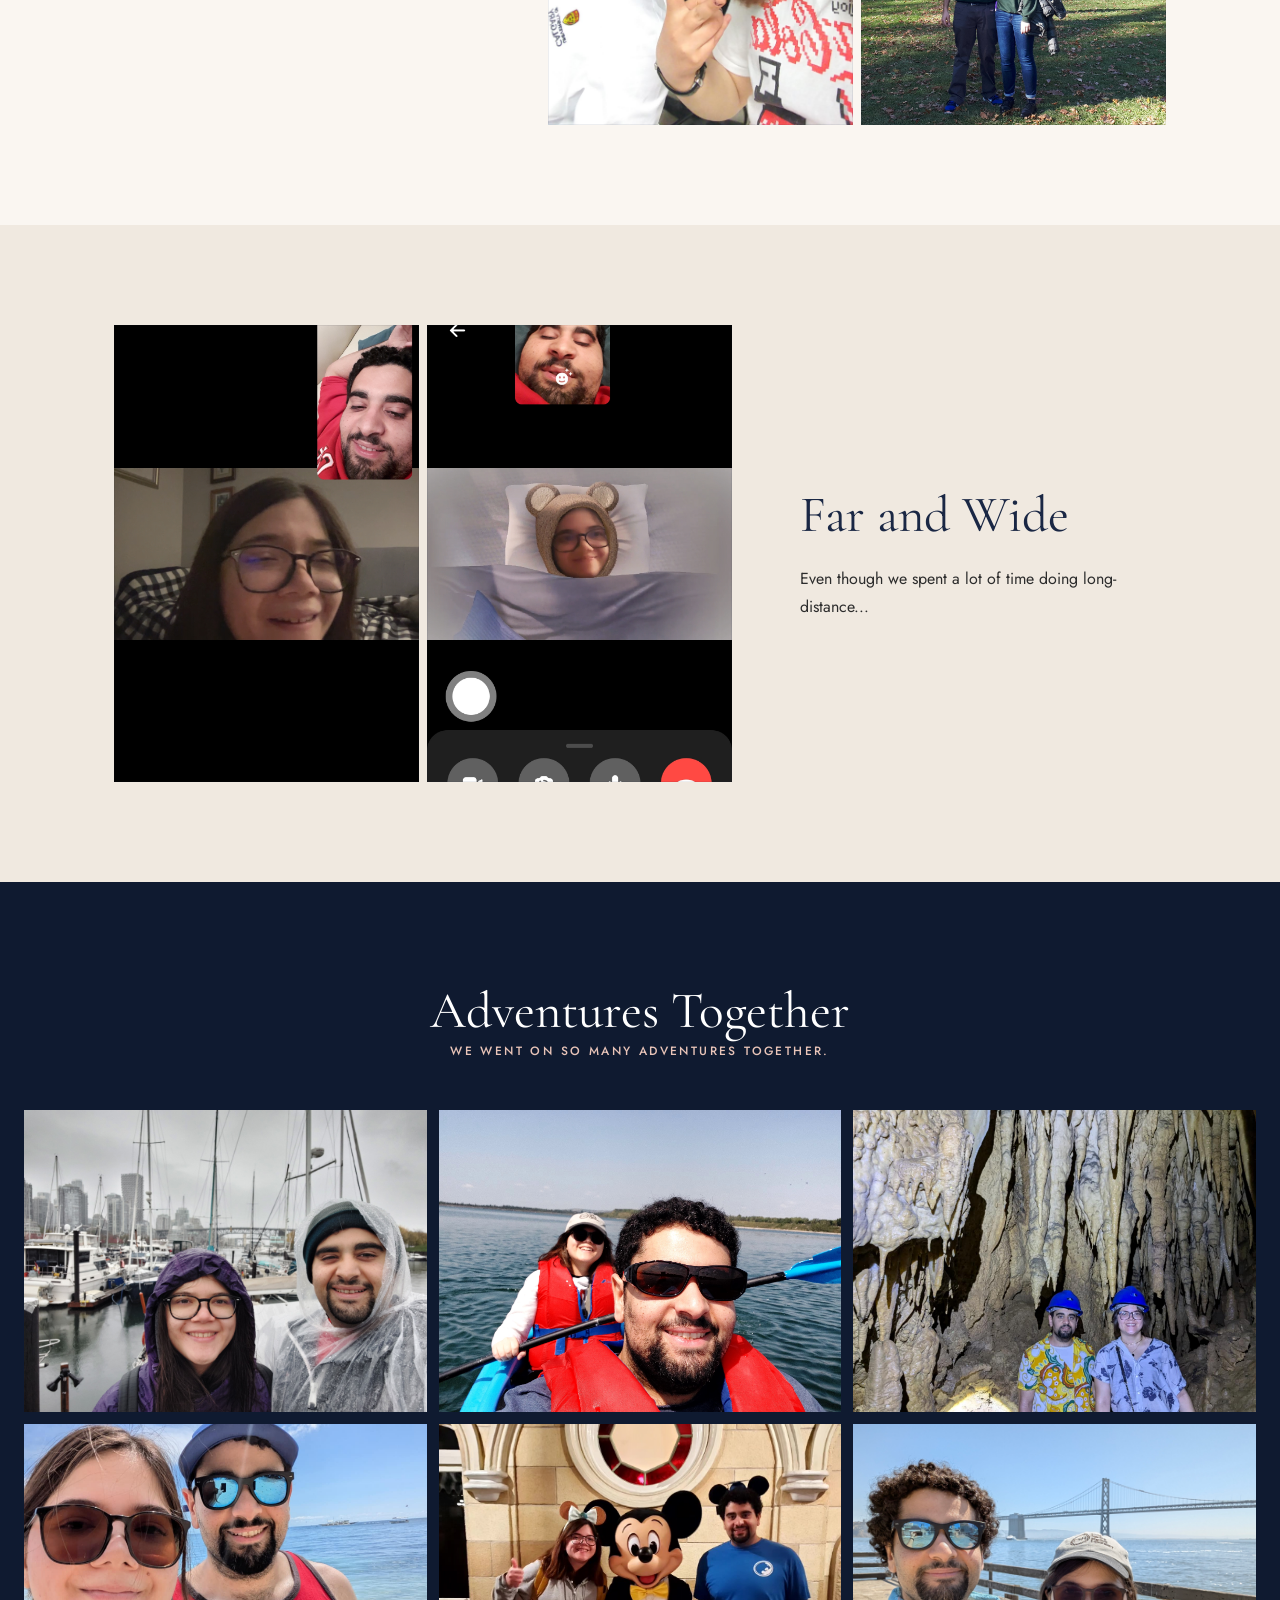
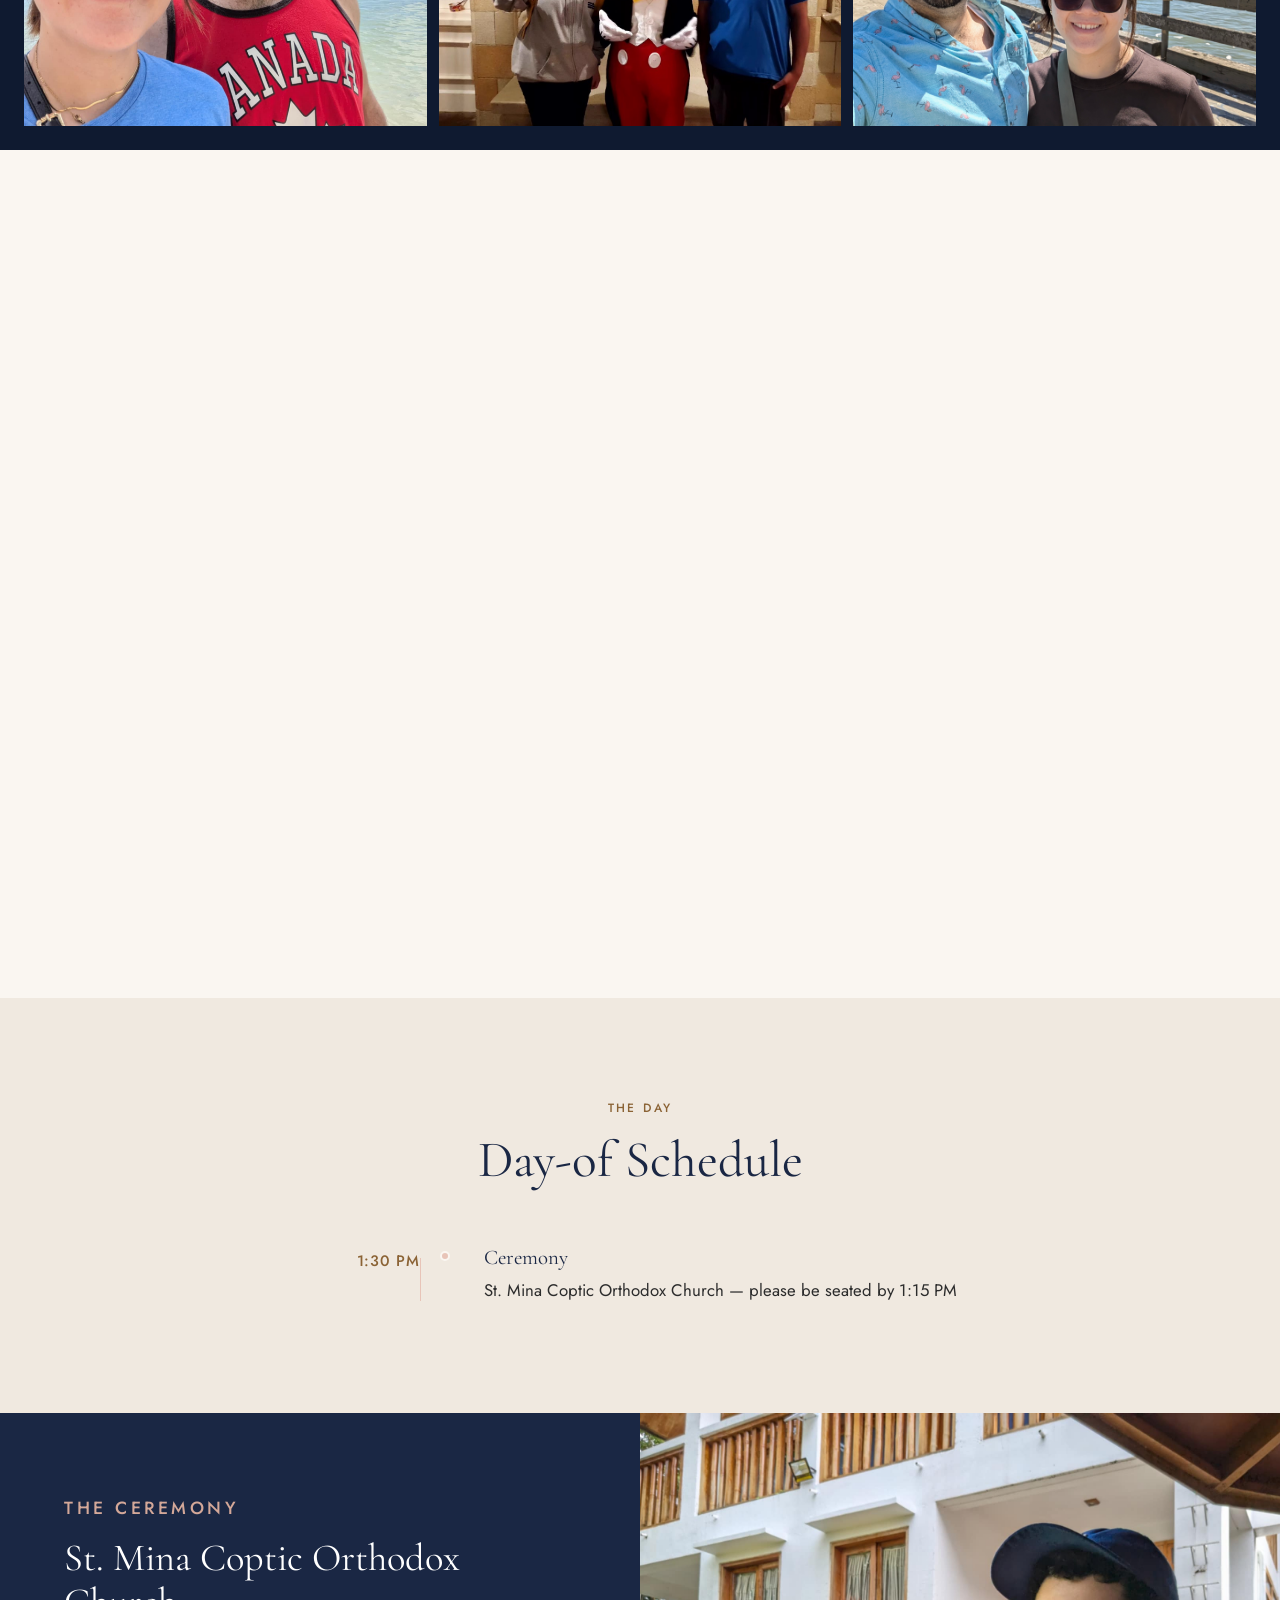
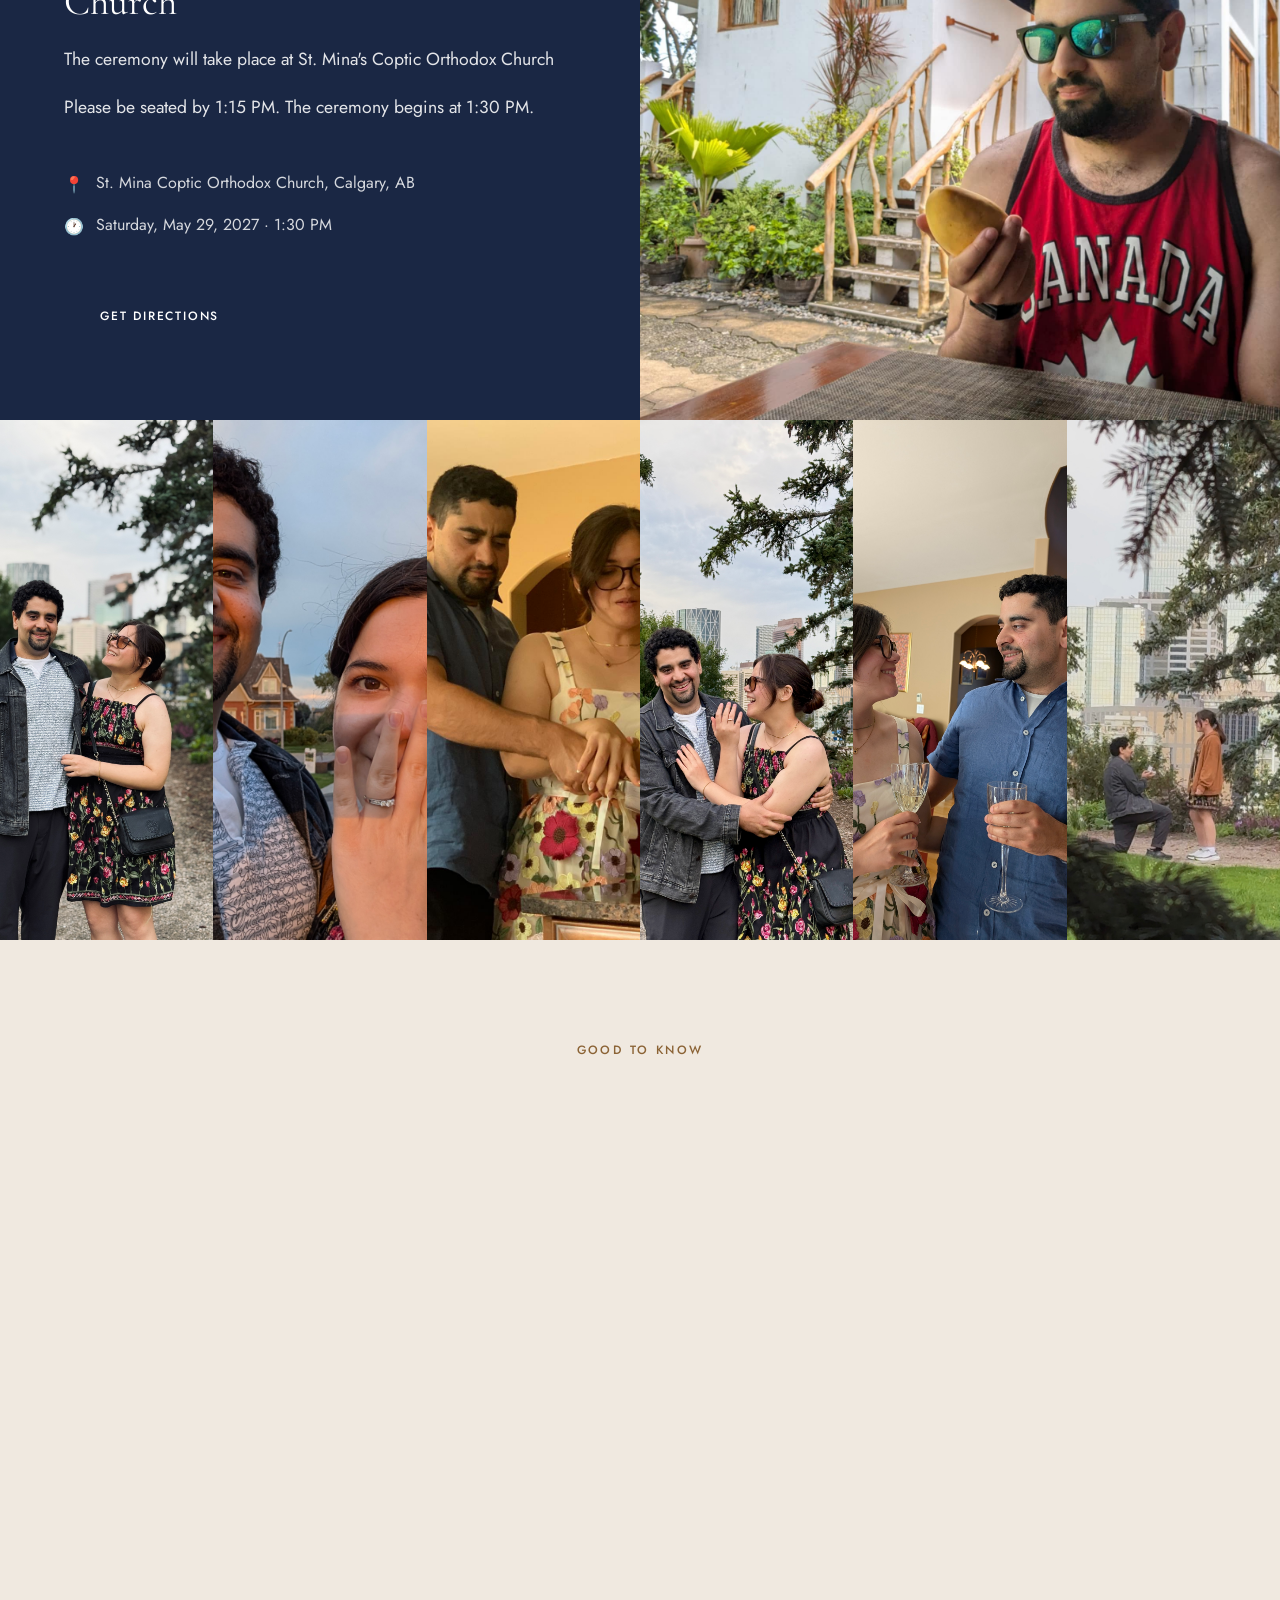
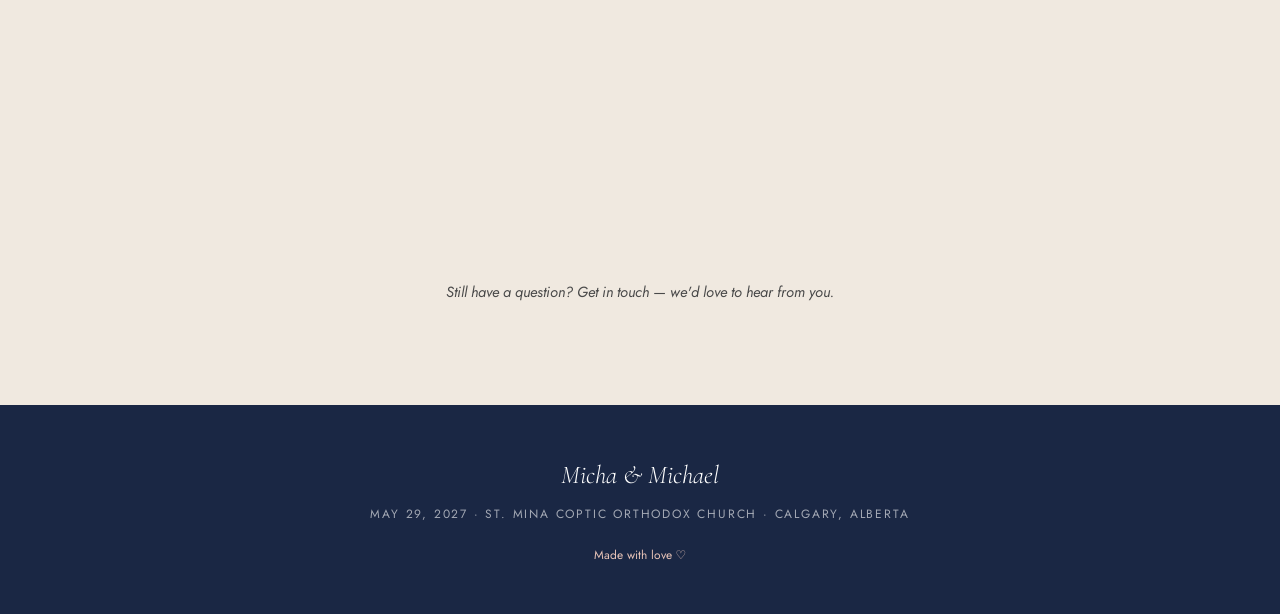
==== commit 37006694: "remove pre-wedding gathering section and related FAQ details" ====
--- a/index.html
+++ b/index.html
@@ -140,33 +140,6 @@
     </div>
   </section>
 
-  <!-- PRE-WEDDING GATHERING -->
-  <section id="gathering">
-    <div class="section-inner gathering-inner">
-      <p class="eyebrow center">The Week Before</p>
-      <h2 class="center">Join Us Early</h2>
-      <p class="gathering-lead">If you happen to be in town before the big day, we'd love to see you! We're hosting a casual backyard get-together the week before — no pressure, just good company, drinks, and celebrating together early.</p>
-      <div class="gathering-card">
-        <div class="gathering-card-top">
-          <div class="gathering-badge">Open to all guests</div>
-          <div class="gathering-date-line">Friday, May 22, 2027</div>
-          <div class="gathering-title">Backyard Pre-Wedding Party</div>
-        </div>
-        <div class="gathering-card-body">
-          <div class="gathering-detail-row">
-            <span class="g-icon">📍</span>
-            <span>46 Arbour Vista Terrace NW, Calgary, AB</span>
-          </div>
-          <div class="gathering-detail-row">
-            <span class="g-icon">🕕</span>
-            <span>6:00 PM · Drop in anytime — casual evening</span>
-          </div>
-          <a href="https://maps.google.com/?q=46+Arbour+Vista+Terrace+NW+Calgary+AB" target="_blank" rel="noopener" class="btn-primary">Get Directions</a>
-        </div>
-      </div>
-    </div>
-  </section>
-
   <!-- SCHEDULE -->
   <section id="schedule">
     <div class="section-inner">
@@ -277,13 +250,6 @@
         </details>
 
         <details class="faq-item">
-          <summary>Is there anything happening before the wedding?</summary>
-          <div class="faq-answer">
-            <p>Yes! We're hosting a casual backyard get-together on <strong>Friday, May 22, 2027</strong> at 6:00 PM in Calgary — drop in anytime. Details are in the <a href="#gathering">Join Us Early</a> section above.</p>
-          </div>
-        </details>
-
-        <details class="faq-item">
           <summary>What about gifts?</summary>
           <div class="faq-answer">
             <p>Your presence is the greatest gift. If you'd still like to give something, we'd prefer a contribution towards our life together rather than a physical gift.</p>
